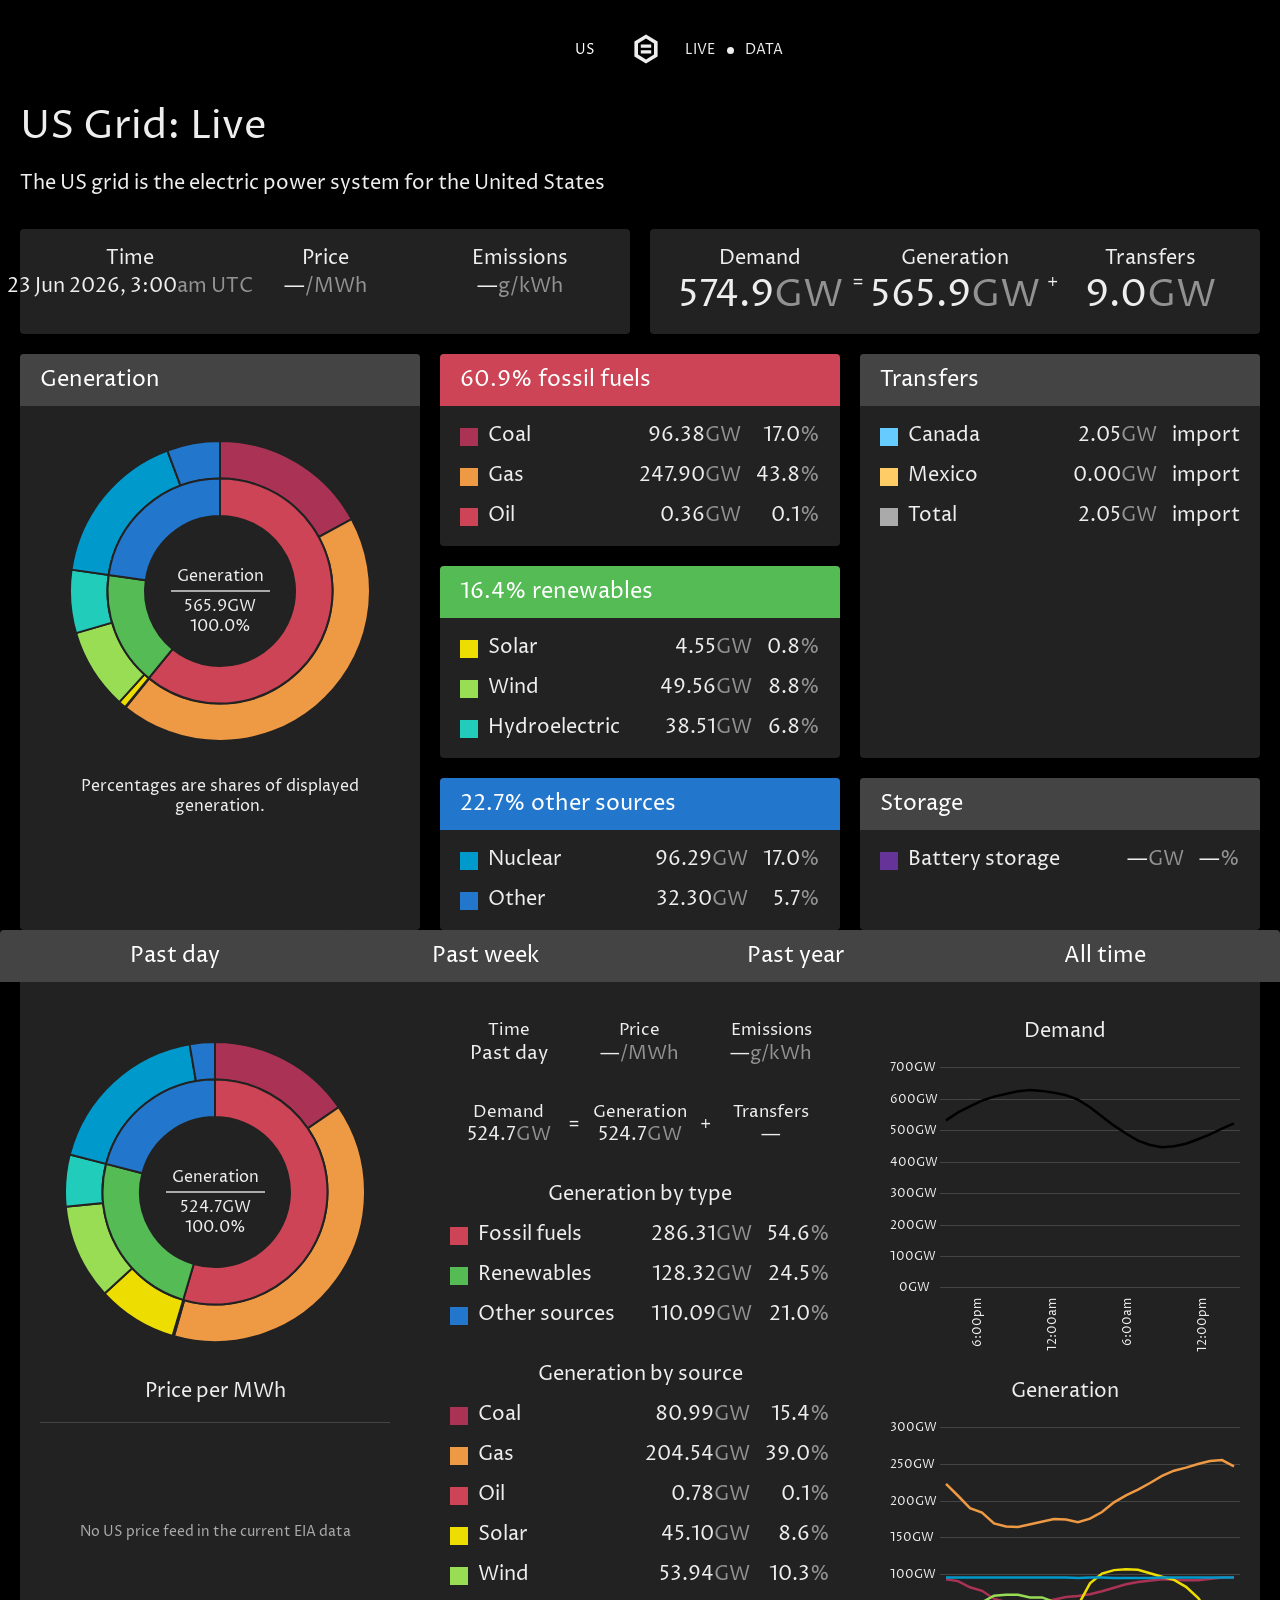
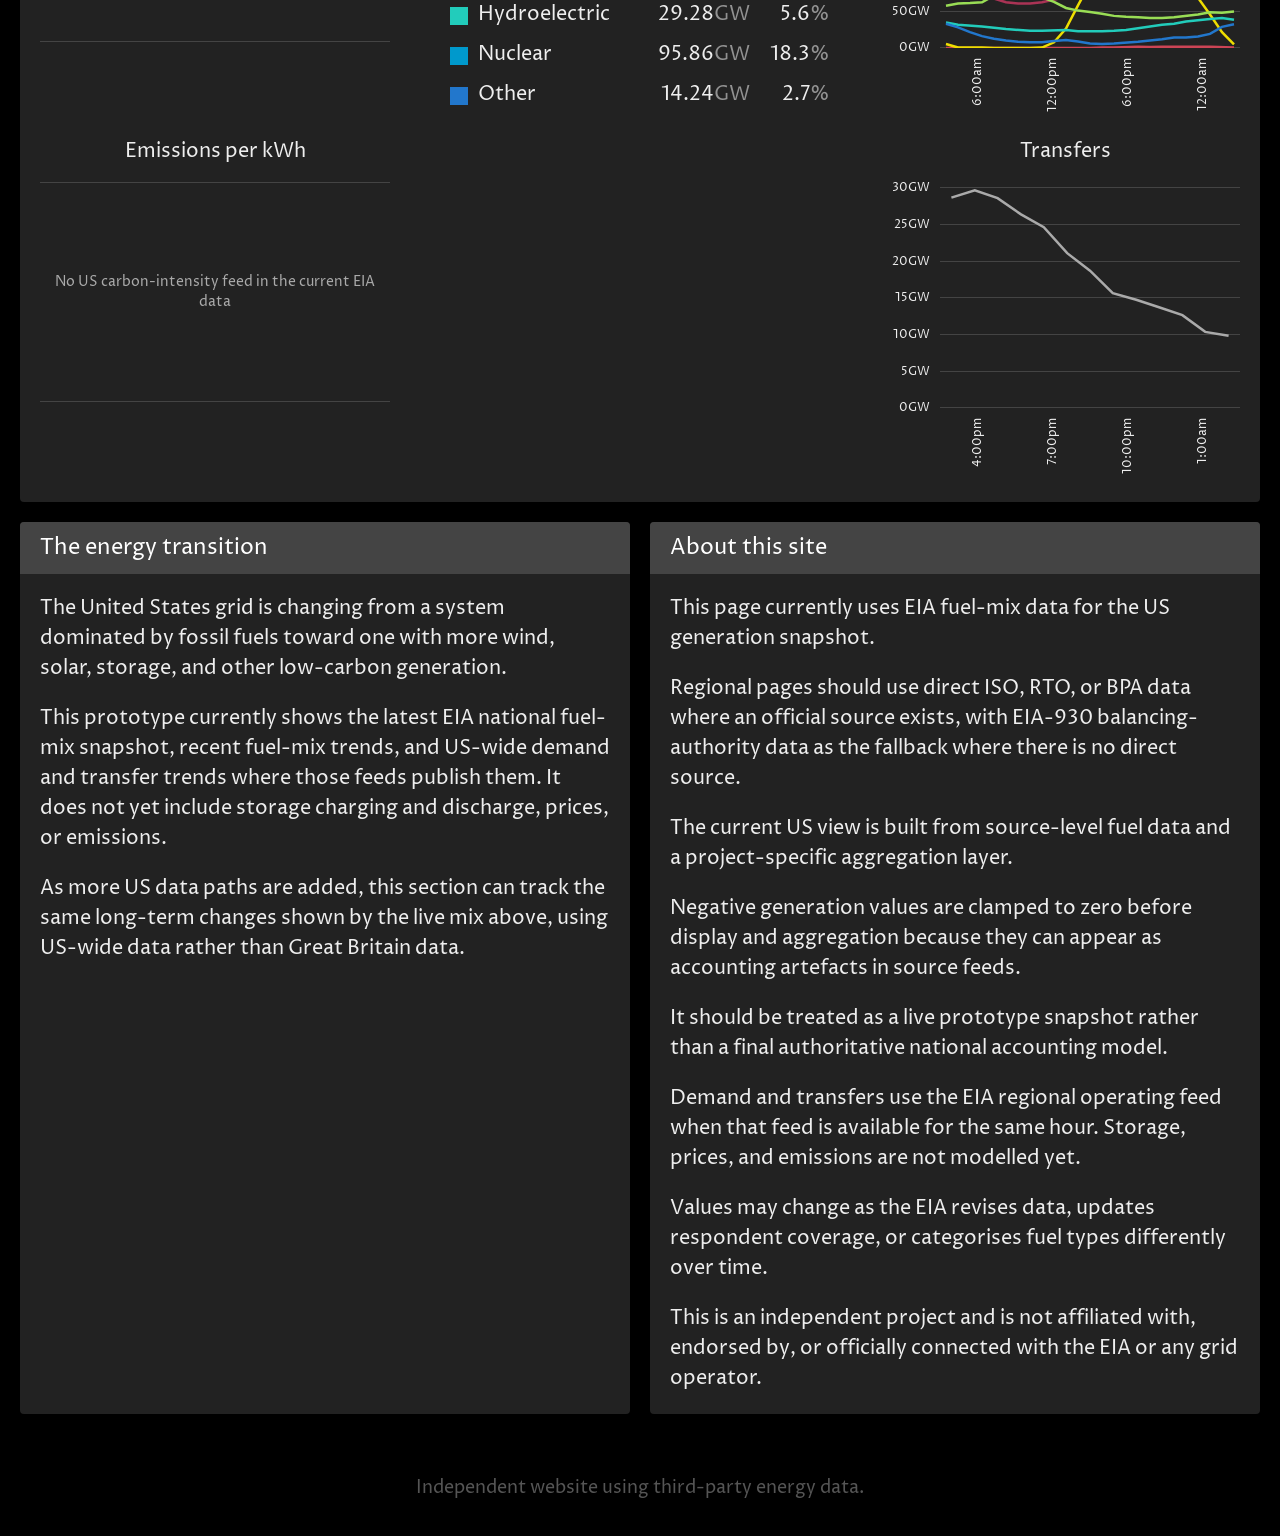
==== public/us/index.html @ 1cdef67e "Add GitHub Pages deployment" ====
<!DOCTYPE html>
<html lang="en-us">
  <head>
    <title>US Grid: Live</title>
    <meta
      name="description"
      content="Live electricity generation snapshot for the United States using EIA fuel-mix data"
    >
    <meta name="viewport" content="width=device-width,initial-scale=1">
    <link rel="preconnect" href="https://fonts.googleapis.com">
    <link rel="preconnect" href="https://fonts.gstatic.com" crossorigin>
    <link
      rel="stylesheet"
      href="https://fonts.googleapis.com/css2?family=Proza+Libre:wght@300;400&display=swap"
    >
    <link
      rel="stylesheet"
      href="../grid.css?1782228287"
      type="text/css"
    >
    <link rel="icon" href="../favicon.png" type="image/png">
    <link rel="icon" href="../favicon.svg?5940775" type="image/svg+xml">
    <script
      src="../grid.js?1782214019"
      defer
    ></script>
  </head>
  <body class="us-grid">
    <header aria-label="Site">
      <nav>
        <a href="/us/">
          <svg viewBox="0 0 160 160" role="img" aria-labelledby="us-grid-logo-title">
            <title id="us-grid-logo-title">US Grid</title>
            <path d="M80 8 22 42v76l58 34 58-34V42zM40 52l40-24 40 24v56l-40 24-40-24z"/>
            <path d="M54 86h52v16H54zm0-28h52v16H54z"/>
          </svg>
        </a>
        <div>
          <a href="/us/" class="section">US</a>
        </div>
        <div>
          <a href="#latest">Live</a>
          <a href="#transition">Data</a>
        </div>
      </nav>
    </header>
    <main>
      <h1>US Grid: Live</h1>
      <p>
        The US grid is the electric power system for the United States
      </p>

      <div id="status" class="columns">
        <section>
          <dl>
            <dt>Time</dt>
            <dd><time datetime="2026-06-23T03:00:00Z">23 Jun 2026, 3:00<abbr>am UTC</abbr></time></dd>
            <dt>Price</dt>
            <dd>&mdash;<abbr>/MWh</abbr></dd>
            <dt>Emissions</dt>
            <dd>&mdash;<abbr>g/kWh</abbr></dd>
          </dl>
        </section>
        <section>
          <dl class="us-equation" data-operator="+">
            <dt>Demand</dt>
            <dd>574.9<abbr>GW</abbr></dd>
            <dt>Generation</dt>
            <dd>565.9<abbr>GW</abbr></dd>
            <dt>Transfers</dt>
            <dd>9.0<abbr>GW</abbr></dd>
          </dl>
        </section>
      </div>

      <div id="latest">
        <section id="generation">
          <h2>Generation</h2>
          <div class="pie-chart-container">
            <div class="pie-chart"><div><div>Generation</div><div class="generation"></div><div><span>565.9</span>GW</div><div><span>100.0</span>%</div></div><svg viewBox="-1 -1 2 2" data-power="565.9" data-percentage="100.0"><path class="coal" d="M0.0000,-1.0000A1,1 0 0 1 0.8773,-0.4799L0.6580,-0.3599A0.75,0.75 0 0 0 0.0000,-0.7500z" data-power="96.38" data-percentage="17.0"/><path class="gas" d="M0.8773,-0.4799A1,1 0 0 1 -0.6298,0.7767L-0.4724,0.5826A0.75,0.75 0 0 0 0.6580,-0.3599z" data-power="247.90" data-percentage="43.8"/><path class="oil" d="M-0.6298,0.7767A1,1 0 0 1 -0.6329,0.7742L-0.4747,0.5807A0.75,0.75 0 0 0 -0.4724,0.5826z" data-power="0.36" data-percentage="0.1"/><path class="solar" d="M-0.6329,0.7742A1,1 0 0 1 -0.6712,0.7413L-0.5034,0.5559A0.75,0.75 0 0 0 -0.4747,0.5807z" data-power="4.55" data-percentage="0.8"/><path class="wind" d="M-0.6712,0.7413A1,1 0 0 1 -0.9598,0.2808L-0.7198,0.2106A0.75,0.75 0 0 0 -0.5034,0.5559z" data-power="49.56" data-percentage="8.8"/><path class="hydro" d="M-0.9598,0.2808A1,1 0 0 1 -0.9898,-0.1425L-0.7423,-0.1069A0.75,0.75 0 0 0 -0.7198,0.2106z" data-power="38.51" data-percentage="6.8"/><path class="nuclear" d="M-0.9898,-0.1425A1,1 0 0 1 -0.3510,-0.9364L-0.2632,-0.7023A0.75,0.75 0 0 0 -0.7423,-0.1069z" data-power="96.29" data-percentage="17.0"/><path class="others" d="M-0.3510,-0.9364A1,1 0 0 1 -0.0000,-1.0000L-0.0000,-0.7500A0.75,0.75 0 0 0 -0.2632,-0.7023z" data-power="32.30" data-percentage="5.7"/><path class="fossils" d="M0.0000,-0.7500A0.75,0.75 0 1 1 -0.4747,0.5807L-0.3165,0.3871A0.5,0.5 0 1 0 0.0000,-0.5000z" data-power="344.6" data-percentage="60.9"/><path class="renewables" d="M-0.4747,0.5807A0.75,0.75 0 0 1 -0.7423,-0.1069L-0.4949,-0.0713A0.5,0.5 0 0 0 -0.3165,0.3871z" data-power="92.6" data-percentage="16.4"/><path class="others" d="M-0.7423,-0.1069A0.75,0.75 0 0 1 -0.0000,-0.7500L-0.0000,-0.5000A0.5,0.5 0 0 0 -0.4949,-0.0713z" data-power="128.6" data-percentage="22.7"/></svg></div>
          </div>
          <div>
            Percentages are shares of displayed generation.
          </div>
        </section>

        <section id="fossils">
          <h2>60.9% fossil fuels</h2>
          <table class="sources">
            <tr><td class="coal"></td><td>Coal</td><td>96.38</td><td>17.0</td></tr>
            <tr><td class="gas"></td><td>Gas</td><td>247.90</td><td>43.8</td></tr>
            <tr><td class="oil"></td><td>Oil</td><td>0.36</td><td>0.1</td></tr>
          </table>
        </section>

        <section id="renewables">
          <h2>16.4% renewables</h2>
          <table class="sources">
            <tr><td class="solar"></td><td>Solar</td><td>4.55</td><td>0.8</td></tr>
            <tr><td class="wind"></td><td>Wind</td><td>49.56</td><td>8.8</td></tr>
            <tr><td class="hydro"></td><td>Hydroelectric</td><td>38.51</td><td>6.8</td></tr>
          </table>
        </section>

        <section id="others">
          <h2>22.7% other sources</h2>
          <table class="sources">
            <tr><td class="nuclear"></td><td>Nuclear</td><td>96.29</td><td>17.0</td></tr>
            <tr><td class="others"></td><td>Other</td><td>32.30</td><td>5.7</td></tr>
          </table>
        </section>

        <section id="transfers">
          <h2>Transfers</h2>
          <table class="sources transfer-table">
            <tr><td class="canada"></td><td>Canada</td><td>2.05</td><td>import</td></tr>
            <tr><td class="mexico"></td><td>Mexico</td><td>0.00</td><td>import</td></tr>
            <tr><td class="transfers"></td><td>Total</td><td>2.05</td><td>import</td></tr>
          </table>
        </section>

        <section id="storage">
          <h2>Storage</h2>
          <table class="sources">
            <tr><td class="battery"></td><td>Battery storage</td><td>&mdash;</td><td>&mdash;</td></tr>
          </table>
        </section>
      </div>
      <section>
        <div role="tablist">
          <h2 id="tab-day" role="tab" aria-controls="tab-panel-day" aria-selected="true"><span>Past </span>day</h2>
          <h2 id="tab-week" role="tab" aria-controls="tab-panel-week" aria-selected="false"><span>Past </span>week</h2>
          <h2 id="tab-year" role="tab" aria-controls="tab-panel-year" aria-selected="false"><span>Past </span>year</h2>
          <h2 id="tab-all" role="tab" aria-controls="tab-panel-all" aria-selected="false">All<span> time</span></h2>
        </div>
        <div id="tab-panel-day" role="tabpanel" aria-labelledby="tab-day" tabindex="0">
          <div>
          <dl>
            <dt>Time</dt>
            <dd>Past day</dd>
            <dt>Price</dt>
            <dd>&mdash;<abbr>/MWh</abbr></dd>
            <dt>Emissions</dt>
            <dd>&mdash;<abbr>g/kWh</abbr></dd>
          </dl>
          </div>
          <div>
          <dl class="us-equation" data-operator="+">
            <dt>Demand</dt>
            <dd>524.7<abbr>GW</abbr></dd>
            <dt>Generation</dt>
            <dd>524.7<abbr>GW</abbr></dd>
            <dt>Transfers</dt>
            <dd>&mdash;</dd>
          </dl>
          </div>
          <div>
<div class="pie-chart"><div><div>Generation</div><div class="generation"></div><div><span>524.7</span>GW</div><div><span>100.0</span>%</div></div><svg viewBox="-1 -1 2 2" data-power="524.7" data-percentage="100.0"><path class="coal" d="M0.0000,-1.0000A1,1 0 0 1 0.8248,-0.5655L0.6186,-0.4241A0.75,0.75 0 0 0 0.0000,-0.7500z" data-power="80.99" data-percentage="15.4"/><path class="gas" d="M0.8248,-0.5655A1,1 0 0 1 -0.2739,0.9618L-0.2054,0.7213A0.75,0.75 0 0 0 0.6186,-0.4241z" data-power="204.54" data-percentage="39.0"/><path class="oil" d="M-0.2739,0.9618A1,1 0 0 1 -0.2828,0.9592L-0.2121,0.7194A0.75,0.75 0 0 0 -0.2054,0.7213z" data-power="0.78" data-percentage="0.1"/><path class="solar" d="M-0.2828,0.9592A1,1 0 0 1 -0.7357,0.6773L-0.5518,0.5080A0.75,0.75 0 0 0 -0.2121,0.7194z" data-power="45.10" data-percentage="8.6"/><path class="wind" d="M-0.7357,0.6773A1,1 0 0 1 -0.9952,0.0980L-0.7464,0.0735A0.75,0.75 0 0 0 -0.5518,0.5080z" data-power="53.94" data-percentage="10.3"/><path class="hydro" d="M-0.9952,0.0980A1,1 0 0 1 -0.9683,-0.2498L-0.7262,-0.1874A0.75,0.75 0 0 0 -0.7464,0.0735z" data-power="29.28" data-percentage="5.6"/><path class="nuclear" d="M-0.9683,-0.2498A1,1 0 0 1 -0.1697,-0.9855L-0.1272,-0.7391A0.75,0.75 0 0 0 -0.7262,-0.1874z" data-power="95.86" data-percentage="18.3"/><path class="others" d="M-0.1697,-0.9855A1,1 0 0 1 -0.0000,-1.0000L-0.0000,-0.7500A0.75,0.75 0 0 0 -0.1272,-0.7391z" data-power="14.24" data-percentage="2.7"/><path class="fossils" d="M0.0000,-0.7500A0.75,0.75 0 1 1 -0.2121,0.7194L-0.1414,0.4796A0.5,0.5 0 1 0 0.0000,-0.5000z" data-power="286.3" data-percentage="54.6"/><path class="renewables" d="M-0.2121,0.7194A0.75,0.75 0 0 1 -0.7262,-0.1874L-0.4841,-0.1249A0.5,0.5 0 0 0 -0.1414,0.4796z" data-power="128.3" data-percentage="24.5"/><path class="others" d="M-0.7262,-0.1874A0.75,0.75 0 0 1 -0.0000,-0.7500L-0.0000,-0.5000A0.5,0.5 0 0 0 -0.4841,-0.1249z" data-power="110.1" data-percentage="21.0"/></svg></div>
          </div>
          <div>
            <h3>Generation by type</h3>
            <table class="sources">
              <tr><td class="fossils"></td><td>Fossil fuels</td><td>286.31</td><td>54.6</td></tr>
              <tr><td class="renewables"></td><td>Renewables</td><td>128.32</td><td>24.5</td></tr>
              <tr><td class="others"></td><td>Other sources</td><td>110.09</td><td>21.0</td></tr>
            </table>
            <h3>Generation by source</h3>
            <table class="sources">
              <tr><td class="coal"></td><td>Coal</td><td>80.99</td><td>15.4</td></tr>
              <tr><td class="gas"></td><td>Gas</td><td>204.54</td><td>39.0</td></tr>
              <tr><td class="oil"></td><td>Oil</td><td>0.78</td><td>0.1</td></tr>
              <tr><td class="solar"></td><td>Solar</td><td>45.10</td><td>8.6</td></tr>
              <tr><td class="wind"></td><td>Wind</td><td>53.94</td><td>10.3</td></tr>
              <tr><td class="hydro"></td><td>Hydroelectric</td><td>29.28</td><td>5.6</td></tr>
              <tr><td class="nuclear"></td><td>Nuclear</td><td>95.86</td><td>18.3</td></tr>
              <tr><td class="others"></td><td>Other</td><td>14.24</td><td>2.7</td></tr>
            </table>
          </div>
          <div>
            <h3>Price per MWh</h3>
<div class="us-unavailable-graph"><div>No US price feed in the current EIA data</div></div>
          </div>
          <div>
            <h3>Emissions per kWh</h3>
<div class="us-unavailable-graph"><div>No US carbon-intensity feed in the current EIA data</div></div>
          </div>
          <div>
            <h3>Demand</h3>
<div class="graph" data-prefix="" data-suffix="GW"><div><div>700GW</div><div></div><div>600GW</div><div></div><div>500GW</div><div></div><div>400GW</div><div></div><div>300GW</div><div></div><div>200GW</div><div></div><div>100GW</div><div></div><div>0GW</div><div></div></div><div><div>6:00pm</div><div>12:00am</div><div>6:00am</div><div>12:00pm</div></div><svg viewBox="0 0 500 500" width="500" height="500" preserveAspectRatio="none"><polyline class="demand" points="10 119 30 101 50 87 70 74 90 65 130 53 150 50 170 52 190 56 210 62 230 72 250 89 290 131 310 149 330 165 350 175 370 180 390 178 410 172 430 162 450 151 470 138 490 126"/><rect x="0" y="0" width="20" height="500" data-time="3:00pm" data-values="534.0"/><rect x="20" y="0" width="20" height="500" data-time="4:00pm" data-values="558.4"/><rect x="40" y="0" width="20" height="500" data-time="5:00pm" data-values="578.8"/><rect x="60" y="0" width="20" height="500" data-time="6:00pm" data-values="596.1"/><rect x="80" y="0" width="20" height="500" data-time="7:00pm" data-values="608.8"/><rect x="100" y="0" width="20" height="500" data-time="8:00pm" data-values="617.3"/><rect x="120" y="0" width="20" height="500" data-time="9:00pm" data-values="625.2"/><rect x="140" y="0" width="20" height="500" data-time="10:00pm" data-values="629.6"/><rect x="160" y="0" width="20" height="500" data-time="11:00pm" data-values="627.8"/><rect x="180" y="0" width="20" height="500" data-time="12:00am" data-values="621.5"/><rect x="200" y="0" width="20" height="500" data-time="1:00am" data-values="612.6"/><rect x="220" y="0" width="20" height="500" data-time="2:00am" data-values="599.2"/><rect x="240" y="0" width="20" height="500" data-time="3:00am" data-values="574.9"/><rect x="260" y="0" width="20" height="500" data-time="4:00am" data-values="545.6"/><rect x="280" y="0" width="20" height="500" data-time="5:00am" data-values="516.4"/><rect x="300" y="0" width="20" height="500" data-time="6:00am" data-values="491.4"/><rect x="320" y="0" width="20" height="500" data-time="7:00am" data-values="469.2"/><rect x="340" y="0" width="20" height="500" data-time="8:00am" data-values="455.5"/><rect x="360" y="0" width="20" height="500" data-time="9:00am" data-values="448.6"/><rect x="380" y="0" width="20" height="500" data-time="10:00am" data-values="451.0"/><rect x="400" y="0" width="20" height="500" data-time="11:00am" data-values="459.7"/><rect x="420" y="0" width="20" height="500" data-time="12:00pm" data-values="473.1"/><rect x="440" y="0" width="20" height="500" data-time="1:00pm" data-values="488.0"/><rect x="460" y="0" width="20" height="500" data-time="2:00pm" data-values="506.2"/><rect x="480" y="0" width="20" height="500" data-time="3:00pm" data-values="523.3"/></svg></div>
          </div>
          <div>
            <h3>Generation</h3>
<div class="graph" data-prefix="" data-suffix="GW"><div><div>300GW</div><div></div><div>250GW</div><div></div><div>200GW</div><div></div><div>150GW</div><div></div><div>100GW</div><div></div><div>50GW</div><div></div><div>0GW</div><div></div></div><div><div>6:00am</div><div>12:00pm</div><div>6:00pm</div><div>12:00am</div></div><svg viewBox="0 0 500 500" width="500" height="500" preserveAspectRatio="none"><polyline class="coal" points="10 344 30 348 50 362 70 370 90 388 110 396 130 399 150 399 170 396 210 384 230 382 250 378 270 371 310 355 330 350 370 344 410 346 430 346 470 340 490 339"/><polyline class="gas" points="10 127 30 154 50 182 70 192 90 217 110 224 130 225 190 207 210 208 230 214 250 206 270 191 290 169 310 153 330 140 350 125 370 109 390 97 410 90 430 82 450 75 470 73 490 87"/><polyline class="oil" points="10 500 250 500 270 499 290 499 330 497 350 498 370 497 450 497 490 499"/><polyline class="solar" points="10 491 30 499 70 499 90 500 150 500 170 499 190 487 210 456 230 403 250 353 270 331 290 323 310 321 330 322 370 338 390 345 410 361 430 386 450 424 470 464 490 492"/><polyline class="wind" points="10 404 30 399 50 398 70 396 90 381 110 379 130 379 150 385 170 385 190 395 210 409 230 415 250 418 270 422 290 427 310 429 330 430 350 432 370 432 390 430 430 424 450 419 470 420 490 417"/><polyline class="hydro" points="10 442 30 447 70 451 110 457 150 461 170 461 210 459 230 462 270 462 290 461 310 459 370 447 390 445 410 440 450 434 470 432 490 436"/><polyline class="nuclear" points="10 340 210 340 230 341 250 340 270 340 290 341 350 341 370 340 490 340"/><polyline class="others" points="10 445 30 453 50 464 70 473 90 479 110 483 130 486 150 487 170 487 190 484 210 482 230 485 250 490 270 491 290 490 330 486 370 480 390 476 410 476 430 474 450 468 470 452 490 446"/><rect x="0" y="0" width="20" height="500" data-time="3:00am" data-values="93.84 223.51 0.27 5.21 57.40 35.01 96.05 32.95"/><rect x="20" y="0" width="20" height="500" data-time="4:00am" data-values="91.07 207.85 0.26 0.80 60.53 31.91 96.13 27.98"/><rect x="40" y="0" width="20" height="500" data-time="5:00am" data-values="82.61 191.09 0.26 0.50 61.09 30.65 96.25 21.86"/><rect x="60" y="0" width="20" height="500" data-time="6:00am" data-values="78.00 185.00 0.26 0.44 62.22 29.50 96.23 16.46"/><rect x="80" y="0" width="20" height="500" data-time="7:00am" data-values="66.96 169.86 0.27 0.21 71.67 27.42 95.76 12.31"/><rect x="100" y="0" width="20" height="500" data-time="8:00am" data-values="62.53 165.76 0.27 0.20 72.46 25.92 95.72 10.26"/><rect x="120" y="0" width="20" height="500" data-time="9:00am" data-values="60.68 164.91 0.27 0.12 72.31 24.53 95.73 8.19"/><rect x="140" y="0" width="20" height="500" data-time="10:00am" data-values="60.74 168.33 0.27 0.13 69.27 23.60 95.77 8.04"/><rect x="160" y="0" width="20" height="500" data-time="11:00am" data-values="62.27 172.47 0.27 0.78 69.26 23.59 95.80 7.88"/><rect x="180" y="0" width="20" height="500" data-time="12:00pm" data-values="66.08 175.73 0.27 8.09 63.24 23.97 95.80 9.68"/><rect x="200" y="0" width="20" height="500" data-time="1:00pm" data-values="69.81 175.42 0.27 26.68 54.75 24.73 95.77 10.85"/><rect x="220" y="0" width="20" height="500" data-time="2:00pm" data-values="71.07 171.45 0.26 58.35 50.91 22.86 95.69 9.27"/><rect x="240" y="0" width="20" height="500" data-time="3:00pm" data-values="73.13 176.24 0.26 88.11 49.29 22.91 95.73 6.25"/><rect x="260" y="0" width="20" height="500" data-time="4:00pm" data-values="77.11 185.46 0.37 101.44 46.76 22.95 95.72 5.48"/><rect x="280" y="0" width="20" height="500" data-time="5:00pm" data-values="82.33 198.67 0.80 105.93 43.60 23.23 95.69 5.90"/><rect x="300" y="0" width="20" height="500" data-time="6:00pm" data-values="86.91 208.03 1.32 107.61 42.81 24.85 95.59 7.28"/><rect x="320" y="0" width="20" height="500" data-time="7:00pm" data-values="89.79 215.92 1.53 106.51 42.04 27.17 95.55 8.26"/><rect x="340" y="0" width="20" height="500" data-time="8:00pm" data-values="91.76 224.98 1.50 102.26 41.04 29.52 95.66 10.16"/><rect x="360" y="0" width="20" height="500" data-time="9:00pm" data-values="93.39 234.71 1.70 97.35 40.89 32.05 95.75 12.30"/><rect x="380" y="0" width="20" height="500" data-time="10:00pm" data-values="93.10 242.01 1.98 93.17 42.07 33.26 95.81 14.12"/><rect x="400" y="0" width="20" height="500" data-time="11:00pm" data-values="92.38 246.14 1.82 83.61 43.55 35.81 95.85 14.45"/><rect x="420" y="0" width="20" height="500" data-time="12:00am" data-values="92.67 250.53 1.71 68.47 45.34 37.61 95.94 15.64"/><rect x="440" y="0" width="20" height="500" data-time="1:00am" data-values="94.04 255.23 1.56 45.58 48.34 39.56 96.02 19.39"/><rect x="460" y="0" width="20" height="500" data-time="2:00am" data-values="96.15 256.27 1.31 21.47 48.10 41.00 96.15 28.69"/><rect x="480" y="0" width="20" height="500" data-time="3:00am" data-values="96.38 247.90 0.36 4.55 49.56 38.51 96.29 32.30"/></svg></div>
          </div>
          <div>
            <h3>Transfers</h3>
<div class="graph" data-prefix="" data-suffix="GW" data-transfers="true"><div><div>30GW</div><div></div><div>25GW</div><div></div><div>20GW</div><div></div><div>15GW</div><div></div><div>10GW</div><div></div><div>5GW</div><div></div><div>0GW</div><div></div></div><div><div>4:00pm</div><div>7:00pm</div><div>10:00pm</div><div>1:00am</div></div><svg viewBox="0 0 500 500" width="500" height="500" preserveAspectRatio="none"><polyline class="transfers" points="19 22 58 5 96 23 135 60 173 89 212 148 250 188 288 239 327 254 365 271 404 289 442 327 481 336"/><rect x="0" y="0" width="38" height="500" data-time="3:00pm" data-values="28.7"/><rect x="38" y="0" width="38" height="500" data-time="4:00pm" data-values="29.7"/><rect x="77" y="0" width="38" height="500" data-time="5:00pm" data-values="28.6"/><rect x="115" y="0" width="38" height="500" data-time="6:00pm" data-values="26.4"/><rect x="154" y="0" width="38" height="500" data-time="7:00pm" data-values="24.6"/><rect x="192" y="0" width="38" height="500" data-time="8:00pm" data-values="21.1"/><rect x="231" y="0" width="38" height="500" data-time="9:00pm" data-values="18.7"/><rect x="269" y="0" width="38" height="500" data-time="10:00pm" data-values="15.7"/><rect x="308" y="0" width="38" height="500" data-time="11:00pm" data-values="14.7"/><rect x="346" y="0" width="38" height="500" data-time="12:00am" data-values="13.8"/><rect x="385" y="0" width="38" height="500" data-time="1:00am" data-values="12.7"/><rect x="423" y="0" width="38" height="500" data-time="2:00am" data-values="10.4"/><rect x="462" y="0" width="38" height="500" data-time="3:00am" data-values="9.9"/></svg></div>
          </div>
        </div>
        <div id="tab-panel-week" role="tabpanel" aria-labelledby="tab-week" tabindex="0">
          <div>
          <dl>
            <dt>Time</dt>
            <dd>Past week</dd>
            <dt>Price</dt>
            <dd>&mdash;<abbr>/MWh</abbr></dd>
            <dt>Emissions</dt>
            <dd>&mdash;<abbr>g/kWh</abbr></dd>
          </dl>
          </div>
          <div>
          <dl class="us-equation" data-operator="+">
            <dt>Demand</dt>
            <dd>535.0<abbr>GW</abbr></dd>
            <dt>Generation</dt>
            <dd>535.0<abbr>GW</abbr></dd>
            <dt>Transfers</dt>
            <dd>&mdash;</dd>
          </dl>
          </div>
          <div>
<div class="pie-chart"><div><div>Generation</div><div class="generation"></div><div><span>535.0</span>GW</div><div><span>100.0</span>%</div></div><svg viewBox="-1 -1 2 2" data-power="535.0" data-percentage="100.0"><path class="coal" d="M0.0000,-1.0000A1,1 0 0 1 0.8225,-0.5688L0.6168,-0.4266A0.75,0.75 0 0 0 0.0000,-0.7500z" data-power="82.23" data-percentage="15.4"/><path class="gas" d="M0.8225,-0.5688A1,1 0 0 1 -0.2621,0.9650L-0.1966,0.7238A0.75,0.75 0 0 0 0.6168,-0.4266z" data-power="207.85" data-percentage="38.9"/><path class="oil" d="M-0.2621,0.9650A1,1 0 0 1 -0.2712,0.9625L-0.2034,0.7219A0.75,0.75 0 0 0 -0.1966,0.7238z" data-power="0.80" data-percentage="0.2"/><path class="solar" d="M-0.2712,0.9625A1,1 0 0 1 -0.7662,0.6427L-0.5746,0.4820A0.75,0.75 0 0 0 -0.2034,0.7219z" data-power="50.93" data-percentage="9.5"/><path class="wind" d="M-0.7662,0.6427A1,1 0 0 1 -0.9976,0.0692L-0.7482,0.0519A0.75,0.75 0 0 0 -0.5746,0.4820z" data-power="53.53" data-percentage="10.0"/><path class="hydro" d="M-0.9976,0.0692A1,1 0 0 1 -0.9618,-0.2738L-0.7213,-0.2054A0.75,0.75 0 0 0 -0.7482,0.0519z" data-power="29.52" data-percentage="5.5"/><path class="nuclear" d="M-0.9618,-0.2738A1,1 0 0 1 -0.1672,-0.9859L-0.1254,-0.7394A0.75,0.75 0 0 0 -0.7213,-0.2054z" data-power="95.83" data-percentage="17.9"/><path class="others" d="M-0.1672,-0.9859A1,1 0 0 1 -0.0000,-1.0000L-0.0000,-0.7500A0.75,0.75 0 0 0 -0.1254,-0.7394z" data-power="14.30" data-percentage="2.7"/><path class="fossils" d="M0.0000,-0.7500A0.75,0.75 0 1 1 -0.2034,0.7219L-0.1356,0.4813A0.5,0.5 0 1 0 0.0000,-0.5000z" data-power="290.9" data-percentage="54.4"/><path class="renewables" d="M-0.2034,0.7219A0.75,0.75 0 0 1 -0.7213,-0.2054L-0.4809,-0.1369A0.5,0.5 0 0 0 -0.1356,0.4813z" data-power="134.0" data-percentage="25.0"/><path class="others" d="M-0.7213,-0.2054A0.75,0.75 0 0 1 -0.0000,-0.7500L-0.0000,-0.5000A0.5,0.5 0 0 0 -0.4809,-0.1369z" data-power="110.1" data-percentage="20.6"/></svg></div>
          </div>
          <div>
            <h3>Generation by type</h3>
            <table class="sources">
              <tr><td class="fossils"></td><td>Fossil fuels</td><td>290.88</td><td>54.4</td></tr>
              <tr><td class="renewables"></td><td>Renewables</td><td>133.98</td><td>25.0</td></tr>
              <tr><td class="others"></td><td>Other sources</td><td>110.13</td><td>20.6</td></tr>
            </table>
            <h3>Generation by source</h3>
            <table class="sources">
              <tr><td class="coal"></td><td>Coal</td><td>82.23</td><td>15.4</td></tr>
              <tr><td class="gas"></td><td>Gas</td><td>207.85</td><td>38.9</td></tr>
              <tr><td class="oil"></td><td>Oil</td><td>0.80</td><td>0.2</td></tr>
              <tr><td class="solar"></td><td>Solar</td><td>50.93</td><td>9.5</td></tr>
              <tr><td class="wind"></td><td>Wind</td><td>53.53</td><td>10.0</td></tr>
              <tr><td class="hydro"></td><td>Hydroelectric</td><td>29.52</td><td>5.5</td></tr>
              <tr><td class="nuclear"></td><td>Nuclear</td><td>95.83</td><td>17.9</td></tr>
              <tr><td class="others"></td><td>Other</td><td>14.30</td><td>2.7</td></tr>
            </table>
          </div>
          <div>
            <h3>Price per MWh</h3>
<div class="us-unavailable-graph"><div>No US price feed in the current EIA data</div></div>
          </div>
          <div>
            <h3>Emissions per kWh</h3>
<div class="us-unavailable-graph"><div>No US carbon-intensity feed in the current EIA data</div></div>
          </div>
          <div>
            <h3>Demand</h3>
<div class="graph" data-prefix="" data-suffix="GW"><div><div>700GW</div><div></div><div>600GW</div><div></div><div>500GW</div><div></div><div>400GW</div><div></div><div>300GW</div><div></div><div>200GW</div><div></div><div>100GW</div><div></div><div>0GW</div><div></div></div><div><div>Wed</div><div>Fri</div><div>Sat</div><div>Mon</div></div><svg viewBox="0 0 500 500" width="500" height="500" preserveAspectRatio="none"><polyline class="demand" points="9 132 26 86 43 102 60 182 78 136 95 55 112 80 129 164 147 117 164 57 181 88 198 172 216 140 233 77 250 110 267 195 284 173 302 102 319 120 336 201 353 177 371 95 388 106 405 181 422 128 440 59 457 87 474 170 491 145"/><rect x="0" y="0" width="17" height="500" data-time="Tue" data-values="515.6"/><rect x="17" y="0" width="17" height="500" data-time="Tue" data-values="579.5"/><rect x="34" y="0" width="17" height="500" data-time="Wed" data-values="557.3"/><rect x="52" y="0" width="17" height="500" data-time="Wed" data-values="444.7"/><rect x="69" y="0" width="17" height="500" data-time="Wed" data-values="509.5"/><rect x="86" y="0" width="17" height="500" data-time="Wed" data-values="622.5"/><rect x="103" y="0" width="17" height="500" data-time="Thu" data-values="587.7"/><rect x="121" y="0" width="17" height="500" data-time="Thu" data-values="470.2"/><rect x="138" y="0" width="17" height="500" data-time="Thu" data-values="535.8"/><rect x="155" y="0" width="17" height="500" data-time="Thu" data-values="620.4"/><rect x="172" y="0" width="17" height="500" data-time="Fri" data-values="576.7"/><rect x="190" y="0" width="17" height="500" data-time="Fri" data-values="458.9"/><rect x="207" y="0" width="17" height="500" data-time="Fri" data-values="504.2"/><rect x="224" y="0" width="17" height="500" data-time="Fri" data-values="591.5"/><rect x="241" y="0" width="17" height="500" data-time="Sat" data-values="545.4"/><rect x="259" y="0" width="17" height="500" data-time="Sat" data-values="427.0"/><rect x="276" y="0" width="17" height="500" data-time="Sat" data-values="458.1"/><rect x="293" y="0" width="17" height="500" data-time="Sat" data-values="557.3"/><rect x="310" y="0" width="17" height="500" data-time="Sun" data-values="531.8"/><rect x="328" y="0" width="17" height="500" data-time="Sun" data-values="418.4"/><rect x="345" y="0" width="17" height="500" data-time="Sun" data-values="452.4"/><rect x="362" y="0" width="17" height="500" data-time="Sun" data-values="567.0"/><rect x="379" y="0" width="17" height="500" data-time="Mon" data-values="552.2"/><rect x="397" y="0" width="17" height="500" data-time="Mon" data-values="446.6"/><rect x="414" y="0" width="17" height="500" data-time="Mon" data-values="520.2"/><rect x="431" y="0" width="17" height="500" data-time="Mon" data-values="617.5"/><rect x="448" y="0" width="17" height="500" data-time="Tue" data-values="578.4"/><rect x="466" y="0" width="17" height="500" data-time="Tue" data-values="462.6"/><rect x="483" y="0" width="17" height="500" data-time="Tue" data-values="497.6"/></svg></div>
          </div>
          <div>
            <h3>Generation</h3>
<div class="graph" data-prefix="" data-suffix="GW"><div><div>300GW</div><div></div><div>250GW</div><div></div><div>200GW</div><div></div><div>150GW</div><div></div><div>100GW</div><div></div><div>50GW</div><div></div><div>0GW</div><div></div></div><div><div>Sun</div><div>Mon</div><div>Mon</div><div>Mon</div><div>Mon</div><div>Tue</div></div><svg viewBox="0 0 500 500" width="500" height="500" preserveAspectRatio="none"><polyline class="coal" points="42 360 125 350 208 391 292 378 375 348 458 342"/><polyline class="gas" points="42 149 125 134 208 215 292 199 375 119 458 79"/><polyline class="oil" points="42 499 125 499 208 500 292 499 375 497 458 498"/><polyline class="solar" points="42 347 125 461 208 499 292 392 375 336 458 442"/><polyline class="wind" points="42 418 125 403 208 384 292 414 375 430 458 420"/><polyline class="hydro" points="42 454 125 444 208 457 292 461 375 449 458 435"/><polyline class="nuclear" points="42 340 458 340"/><polyline class="others" points="42 483 125 460 208 482 292 487 375 482 458 460"/><rect x="0" y="0" width="83" height="500" data-time="Sun" data-values="83.87 210.86 0.86 92.06 48.93 27.37 95.71 9.92"/><rect x="83" y="0" width="83" height="500" data-time="Mon" data-values="89.75 219.47 0.61 23.43 57.95 33.42 95.96 24.13"/><rect x="167" y="0" width="83" height="500" data-time="Mon" data-values="65.20 171.06 0.27 0.31 69.53 25.76 95.84 10.52"/><rect x="250" y="0" width="83" height="500" data-time="Mon" data-values="73.25 180.49 0.37 64.76 51.43 23.44 95.73 7.91"/><rect x="333" y="0" width="83" height="500" data-time="Mon" data-values="91.22 228.63 1.64 98.42 42.07 30.44 95.70 11.09"/><rect x="417" y="0" width="83" height="500" data-time="Tue" data-values="94.81 252.48 1.24 35.02 47.84 39.17 96.10 24.00"/></svg></div>
          </div>
          <div>
            <h3>Transfers</h3>
<div class="graph" data-prefix="" data-suffix="GW" data-transfers="true"><div><div>30GW</div><div></div><div>25GW</div><div></div><div>20GW</div><div></div><div>15GW</div><div></div><div>10GW</div><div></div><div>5GW</div><div></div><div>0GW</div><div></div><div>&minus;5GW</div><div></div></div><div><div>Wed</div><div>Thu</div><div>Sat</div><div>Sun</div></div><svg viewBox="0 0 500 500" width="500" height="500" preserveAspectRatio="none"><polyline class="canada" points="9 382 28 375 46 365 65 362 83 393 102 388 120 378 139 356 157 375 176 362 194 354 213 348 231 387 250 378 269 365 287 349 306 386 324 378 343 358 361 399 380 415 398 410 417 402 435 399 454 429 491 429"/><polyline class="mexico" points="9 429 28 433 46 437 65 432 83 431 102 433 120 434 139 431 157 430 176 434 194 434 213 430 231 430 250 433 269 435 287 429 306 429 324 431 343 431 361 429 380 429 398 431 417 430 435 428 454 429 491 429"/><polyline class="transfers" points="9 382 28 380 46 373 65 365 83 395 102 393 120 384 139 359 157 376 176 367 194 359 213 350 231 388 250 382 269 371 287 349 306 386 324 380 343 361 361 399 380 415 398 413 417 404 435 290 454 45 472 140 491 262"/><rect x="0" y="0" width="19" height="500" data-time="Tue" data-values="3.3 0.0 3.3"/><rect x="19" y="0" width="19" height="500" data-time="Tue" data-values="3.8 -0.3 3.4"/><rect x="37" y="0" width="19" height="500" data-time="Wed" data-values="4.5 -0.6 3.9"/><rect x="56" y="0" width="19" height="500" data-time="Wed" data-values="4.6 -0.2 4.4"/><rect x="74" y="0" width="19" height="500" data-time="Wed" data-values="2.5 -0.2 2.3"/><rect x="93" y="0" width="19" height="500" data-time="Wed" data-values="2.8 -0.3 2.5"/><rect x="111" y="0" width="19" height="500" data-time="Thu" data-values="3.5 -0.4 3.1"/><rect x="130" y="0" width="19" height="500" data-time="Thu" data-values="5.1 -0.2 4.9"/><rect x="148" y="0" width="19" height="500" data-time="Thu" data-values="3.8 -0.1 3.7"/><rect x="167" y="0" width="19" height="500" data-time="Thu" data-values="4.7 -0.4 4.3"/><rect x="185" y="0" width="19" height="500" data-time="Fri" data-values="5.2 -0.4 4.8"/><rect x="204" y="0" width="19" height="500" data-time="Fri" data-values="5.6 -0.1 5.5"/><rect x="222" y="0" width="19" height="500" data-time="Fri" data-values="2.9 -0.1 2.8"/><rect x="241" y="0" width="19" height="500" data-time="Fri" data-values="3.5 -0.3 3.2"/><rect x="259" y="0" width="19" height="500" data-time="Sat" data-values="4.5 -0.4 4.0"/><rect x="278" y="0" width="19" height="500" data-time="Sat" data-values="5.6 0.0 5.6"/><rect x="296" y="0" width="19" height="500" data-time="Sat" data-values="3.0 0.0 3.0"/><rect x="315" y="0" width="19" height="500" data-time="Sat" data-values="3.6 -0.2 3.4"/><rect x="333" y="0" width="19" height="500" data-time="Sun" data-values="4.9 -0.2 4.7"/><rect x="352" y="0" width="19" height="500" data-time="Sun" data-values="2.1 0.0 2.1"/><rect x="370" y="0" width="19" height="500" data-time="Sun" data-values="1.0 0.0 0.9"/><rect x="389" y="0" width="19" height="500" data-time="Sun" data-values="1.3 -0.2 1.1"/><rect x="407" y="0" width="19" height="500" data-time="Mon" data-values="1.8 -0.1 1.8"/><rect x="426" y="0" width="19" height="500" data-time="Mon" data-values="2.0 0.0 9.7"/><rect x="444" y="0" width="19" height="500" data-time="Mon" data-values="0.0 0.0 26.9"/><rect x="463" y="0" width="19" height="500" data-time="Mon" data-values="0.0 0.0 20.2"/><rect x="481" y="0" width="19" height="500" data-time="Tue" data-values="0.0 0.0 11.7"/></svg></div>
          </div>
        </div>
        <div id="tab-panel-year" role="tabpanel" aria-labelledby="tab-year" tabindex="0">
          <div>
          <dl>
            <dt>Time</dt>
            <dd>Past year</dd>
            <dt>Price</dt>
            <dd>&mdash;<abbr>/MWh</abbr></dd>
            <dt>Emissions</dt>
            <dd>&mdash;<abbr>g/kWh</abbr></dd>
          </dl>
          </div>
          <div>
          <dl class="us-equation" data-operator="+">
            <dt>Demand</dt>
            <dd>535.0<abbr>GW</abbr></dd>
            <dt>Generation</dt>
            <dd>535.0<abbr>GW</abbr></dd>
            <dt>Transfers</dt>
            <dd>&mdash;</dd>
          </dl>
          </div>
          <div>
<div class="pie-chart"><div><div>Generation</div><div class="generation"></div><div><span>535.0</span>GW</div><div><span>100.0</span>%</div></div><svg viewBox="-1 -1 2 2" data-power="535.0" data-percentage="100.0"><path class="coal" d="M0.0000,-1.0000A1,1 0 0 1 0.8225,-0.5688L0.6168,-0.4266A0.75,0.75 0 0 0 0.0000,-0.7500z" data-power="82.23" data-percentage="15.4"/><path class="gas" d="M0.8225,-0.5688A1,1 0 0 1 -0.2621,0.9650L-0.1966,0.7238A0.75,0.75 0 0 0 0.6168,-0.4266z" data-power="207.85" data-percentage="38.9"/><path class="oil" d="M-0.2621,0.9650A1,1 0 0 1 -0.2712,0.9625L-0.2034,0.7219A0.75,0.75 0 0 0 -0.1966,0.7238z" data-power="0.80" data-percentage="0.2"/><path class="solar" d="M-0.2712,0.9625A1,1 0 0 1 -0.7662,0.6427L-0.5746,0.4820A0.75,0.75 0 0 0 -0.2034,0.7219z" data-power="50.93" data-percentage="9.5"/><path class="wind" d="M-0.7662,0.6427A1,1 0 0 1 -0.9976,0.0692L-0.7482,0.0519A0.75,0.75 0 0 0 -0.5746,0.4820z" data-power="53.53" data-percentage="10.0"/><path class="hydro" d="M-0.9976,0.0692A1,1 0 0 1 -0.9618,-0.2738L-0.7213,-0.2054A0.75,0.75 0 0 0 -0.7482,0.0519z" data-power="29.52" data-percentage="5.5"/><path class="nuclear" d="M-0.9618,-0.2738A1,1 0 0 1 -0.1672,-0.9859L-0.1254,-0.7394A0.75,0.75 0 0 0 -0.7213,-0.2054z" data-power="95.83" data-percentage="17.9"/><path class="others" d="M-0.1672,-0.9859A1,1 0 0 1 -0.0000,-1.0000L-0.0000,-0.7500A0.75,0.75 0 0 0 -0.1254,-0.7394z" data-power="14.30" data-percentage="2.7"/><path class="fossils" d="M0.0000,-0.7500A0.75,0.75 0 1 1 -0.2034,0.7219L-0.1356,0.4813A0.5,0.5 0 1 0 0.0000,-0.5000z" data-power="290.9" data-percentage="54.4"/><path class="renewables" d="M-0.2034,0.7219A0.75,0.75 0 0 1 -0.7213,-0.2054L-0.4809,-0.1369A0.5,0.5 0 0 0 -0.1356,0.4813z" data-power="134.0" data-percentage="25.0"/><path class="others" d="M-0.7213,-0.2054A0.75,0.75 0 0 1 -0.0000,-0.7500L-0.0000,-0.5000A0.5,0.5 0 0 0 -0.4809,-0.1369z" data-power="110.1" data-percentage="20.6"/></svg></div>
          </div>
          <div>
            <h3>Generation by type</h3>
            <table class="sources">
              <tr><td class="fossils"></td><td>Fossil fuels</td><td>290.88</td><td>54.4</td></tr>
              <tr><td class="renewables"></td><td>Renewables</td><td>133.98</td><td>25.0</td></tr>
              <tr><td class="others"></td><td>Other sources</td><td>110.13</td><td>20.6</td></tr>
            </table>
            <h3>Generation by source</h3>
            <table class="sources">
              <tr><td class="coal"></td><td>Coal</td><td>82.23</td><td>15.4</td></tr>
              <tr><td class="gas"></td><td>Gas</td><td>207.85</td><td>38.9</td></tr>
              <tr><td class="oil"></td><td>Oil</td><td>0.80</td><td>0.2</td></tr>
              <tr><td class="solar"></td><td>Solar</td><td>50.93</td><td>9.5</td></tr>
              <tr><td class="wind"></td><td>Wind</td><td>53.53</td><td>10.0</td></tr>
              <tr><td class="hydro"></td><td>Hydroelectric</td><td>29.52</td><td>5.5</td></tr>
              <tr><td class="nuclear"></td><td>Nuclear</td><td>95.83</td><td>17.9</td></tr>
              <tr><td class="others"></td><td>Other</td><td>14.30</td><td>2.7</td></tr>
            </table>
          </div>
          <div>
            <h3>Price per MWh</h3>
<div class="us-unavailable-graph"><div>No US price feed in the current EIA data</div></div>
          </div>
          <div>
            <h3>Emissions per kWh</h3>
<div class="us-unavailable-graph"><div>No US carbon-intensity feed in the current EIA data</div></div>
          </div>
          <div>
            <h3>Demand</h3>
<div class="graph" data-prefix="" data-suffix="GW"><div><div>600GW</div><div></div><div>500GW</div><div></div><div>400GW</div><div></div><div>300GW</div><div></div><div>200GW</div><div></div><div>100GW</div><div></div><div>0GW</div><div></div></div><div><div>22 Apr</div><div>9 May</div><div>26 May</div><div>12 Jun</div></div><svg viewBox="0 0 500 500" width="500" height="500" preserveAspectRatio="none"><polyline class="demand" points="4 62 11 113 18 109 25 110 32 141 39 164 46 148 53 141 60 137 67 131 74 128 81 142 88 150 95 129 102 126 109 129 116 133 123 143 130 159 137 165 144 143 151 132 158 127 165 133 173 134 180 141 187 144 194 125 201 119 208 115 215 114 222 115 229 123 236 112 243 75 250 62 257 79 264 101 271 111 278 127 285 133 292 122 299 94 306 82 313 81 320 88 327 105 335 117 342 87 349 83 356 95 363 84 370 70 377 74 384 79 391 56 398 46 405 23 412 8 419 10 426 35 433 54 440 63 447 71 461 39 468 56 475 86 482 90 489 55 496 71"/><rect x="0" y="0" width="7" height="500" data-time="14 Apr" data-values="525.2"/><rect x="7" y="0" width="7" height="500" data-time="15 Apr" data-values="464.7"/><rect x="14" y="0" width="7" height="500" data-time="16 Apr" data-values="469.1"/><rect x="21" y="0" width="7" height="500" data-time="17 Apr" data-values="467.9"/><rect x="28" y="0" width="7" height="500" data-time="18 Apr" data-values="430.8"/><rect x="35" y="0" width="7" height="500" data-time="19 Apr" data-values="403.2"/><rect x="42" y="0" width="7" height="500" data-time="20 Apr" data-values="421.8"/><rect x="49" y="0" width="7" height="500" data-time="21 Apr" data-values="431.0"/><rect x="56" y="0" width="7" height="500" data-time="22 Apr" data-values="435.3"/><rect x="63" y="0" width="7" height="500" data-time="23 Apr" data-values="442.6"/><rect x="70" y="0" width="7" height="500" data-time="24 Apr" data-values="446.7"/><rect x="77" y="0" width="7" height="500" data-time="25 Apr" data-values="429.7"/><rect x="85" y="0" width="7" height="500" data-time="26 Apr" data-values="419.8"/><rect x="92" y="0" width="7" height="500" data-time="27 Apr" data-values="445.5"/><rect x="99" y="0" width="7" height="500" data-time="28 Apr" data-values="449.2"/><rect x="106" y="0" width="7" height="500" data-time="29 Apr" data-values="445.7"/><rect x="113" y="0" width="7" height="500" data-time="30 Apr" data-values="440.7"/><rect x="120" y="0" width="7" height="500" data-time="1 May" data-values="428.8"/><rect x="127" y="0" width="7" height="500" data-time="2 May" data-values="409.4"/><rect x="134" y="0" width="7" height="500" data-time="3 May" data-values="401.7"/><rect x="141" y="0" width="7" height="500" data-time="4 May" data-values="428.3"/><rect x="148" y="0" width="7" height="500" data-time="5 May" data-values="442.1"/><rect x="155" y="0" width="7" height="500" data-time="6 May" data-values="447.8"/><rect x="162" y="0" width="7" height="500" data-time="7 May" data-values="440.8"/><rect x="169" y="0" width="7" height="500" data-time="8 May" data-values="438.8"/><rect x="176" y="0" width="7" height="500" data-time="9 May" data-values="430.2"/><rect x="183" y="0" width="7" height="500" data-time="10 May" data-values="427.6"/><rect x="190" y="0" width="7" height="500" data-time="11 May" data-values="449.5"/><rect x="197" y="0" width="7" height="500" data-time="12 May" data-values="457.5"/><rect x="204" y="0" width="7" height="500" data-time="13 May" data-values="461.5"/><rect x="211" y="0" width="7" height="500" data-time="14 May" data-values="463.1"/><rect x="218" y="0" width="7" height="500" data-time="15 May" data-values="462.2"/><rect x="225" y="0" width="7" height="500" data-time="16 May" data-values="452.8"/><rect x="232" y="0" width="7" height="500" data-time="17 May" data-values="465.5"/><rect x="239" y="0" width="7" height="500" data-time="18 May" data-values="510.1"/><rect x="246" y="0" width="7" height="500" data-time="19 May" data-values="525.7"/><rect x="254" y="0" width="7" height="500" data-time="20 May" data-values="504.8"/><rect x="261" y="0" width="7" height="500" data-time="21 May" data-values="479.3"/><rect x="268" y="0" width="7" height="500" data-time="22 May" data-values="466.8"/><rect x="275" y="0" width="7" height="500" data-time="23 May" data-values="447.2"/><rect x="282" y="0" width="7" height="500" data-time="24 May" data-values="440.0"/><rect x="289" y="0" width="7" height="500" data-time="25 May" data-values="453.7"/><rect x="296" y="0" width="7" height="500" data-time="26 May" data-values="487.6"/><rect x="303" y="0" width="7" height="500" data-time="27 May" data-values="502.0"/><rect x="310" y="0" width="7" height="500" data-time="28 May" data-values="503.1"/><rect x="317" y="0" width="7" height="500" data-time="29 May" data-values="493.8"/><rect x="324" y="0" width="7" height="500" data-time="30 May" data-values="474.3"/><rect x="331" y="0" width="7" height="500" data-time="31 May" data-values="459.6"/><rect x="338" y="0" width="7" height="500" data-time="1 Jun" data-values="495.9"/><rect x="345" y="0" width="7" height="500" data-time="2 Jun" data-values="500.3"/><rect x="352" y="0" width="7" height="500" data-time="3 Jun" data-values="485.7"/><rect x="359" y="0" width="7" height="500" data-time="4 Jun" data-values="499.5"/><rect x="366" y="0" width="7" height="500" data-time="5 Jun" data-values="515.8"/><rect x="373" y="0" width="7" height="500" data-time="6 Jun" data-values="511.6"/><rect x="380" y="0" width="7" height="500" data-time="7 Jun" data-values="505.2"/><rect x="387" y="0" width="7" height="500" data-time="8 Jun" data-values="532.6"/><rect x="394" y="0" width="7" height="500" data-time="9 Jun" data-values="544.3"/><rect x="401" y="0" width="7" height="500" data-time="10 Jun" data-values="572.1"/><rect x="408" y="0" width="7" height="500" data-time="11 Jun" data-values="590.3"/><rect x="415" y="0" width="7" height="500" data-time="12 Jun" data-values="587.9"/><rect x="423" y="0" width="7" height="500" data-time="13 Jun" data-values="557.5"/><rect x="430" y="0" width="7" height="500" data-time="14 Jun" data-values="535.5"/><rect x="437" y="0" width="7" height="500" data-time="15 Jun" data-values="525.0"/><rect x="444" y="0" width="7" height="500" data-time="16 Jun" data-values="515.2"/><rect x="451" y="0" width="7" height="500" data-time="17 Jun" data-values="533.5"/><rect x="458" y="0" width="7" height="500" data-time="18 Jun" data-values="553.5"/><rect x="465" y="0" width="7" height="500" data-time="19 Jun" data-values="532.8"/><rect x="472" y="0" width="7" height="500" data-time="20 Jun" data-values="496.9"/><rect x="479" y="0" width="7" height="500" data-time="21 Jun" data-values="492.4"/><rect x="486" y="0" width="7" height="500" data-time="22 Jun" data-values="534.1"/><rect x="493" y="0" width="7" height="500" data-time="23 Jun" data-values="514.8"/></svg></div>
          </div>
          <div>
            <h3>Generation</h3>
<div class="graph" data-prefix="" data-suffix="GW"><div><div>300GW</div><div></div><div>250GW</div><div></div><div>200GW</div><div></div><div>150GW</div><div></div><div>100GW</div><div></div><div>50GW</div><div></div><div>0GW</div><div></div></div><div><div>21 Jun</div><div>22 Jun</div><div>23 Jun</div></div><svg viewBox="0 0 500 500" width="500" height="500" preserveAspectRatio="none"><polyline class="coal" points="83 360 250 367 417 342"/><polyline class="gas" points="83 149 250 167 417 79"/><polyline class="oil" points="83 499 250 499 417 498"/><polyline class="solar" points="83 347 250 422 417 442"/><polyline class="wind" points="83 418 250 408 417 420"/><polyline class="hydro" points="83 454 250 453 417 435"/><polyline class="nuclear" points="83 340 417 340"/><polyline class="others" points="83 483 250 478 417 460"/><rect x="0" y="0" width="167" height="500" data-time="21 Jun" data-values="83.87 210.86 0.86 92.06 48.93 27.37 95.71 9.92"/><rect x="167" y="0" width="167" height="500" data-time="22 Jun" data-values="79.86 199.91 0.72 46.73 55.24 28.27 95.81 13.41"/><rect x="333" y="0" width="167" height="500" data-time="23 Jun" data-values="94.81 252.48 1.24 35.02 47.84 39.17 96.10 24.00"/></svg></div>
          </div>
          <div>
            <h3>Transfers</h3>
<div class="graph" data-prefix="" data-suffix="GW" data-transfers="true"><div><div>16GW</div><div></div><div>14GW</div><div></div><div>12GW</div><div></div><div>10GW</div><div></div><div>8GW</div><div></div><div>6GW</div><div></div><div>4GW</div><div></div><div>2GW</div><div></div><div>0GW</div><div></div><div>&minus;2GW</div><div></div></div><div><div>22 Apr</div><div>9 May</div><div>26 May</div><div>12 Jun</div></div><svg viewBox="0 0 500 500" width="500" height="500" preserveAspectRatio="none"><polyline class="canada" points="4 444 292 444 299 386 306 305 313 319 320 362 327 362 335 366 342 341 349 360 356 368 363 349 370 353 377 339 384 335 391 317 398 343 405 348 412 292 419 271 426 280 433 309 440 309 447 330 454 344 461 326 468 324 475 329 482 380 489 392 496 444"/><polyline class="mexico" points="4 444 320 444 327 445 349 445 363 447 370 447 384 445 391 446 405 446 412 447 419 447 426 448 440 448 454 454 468 450 475 449 482 447 489 446 496 444"/><polyline class="transfers" points="4 154 11 246 18 308 25 325 32 351 39 319 46 319 53 326 60 358 67 372 74 320 81 327 88 305 95 367 102 364 109 312 116 340 123 332 130 287 137 309 144 277 151 322 158 269 165 205 173 250 180 239 187 257 194 308 201 356 208 271 215 315 222 332 229 292 236 311 243 173 250 227 257 221 264 223 271 246 278 241 285 250 292 307 299 278 306 305 313 319 320 362 327 363 335 366 342 342 349 361 356 369 363 351 370 355 377 341 384 335 391 318 398 344 405 349 412 294 419 273 426 283 433 312 440 313 447 336 454 353 461 333 468 330 475 334 482 383 489 38 496 121"/><rect x="0" y="0" width="7" height="500" data-time="14 Apr" data-values="0.0 0.0 10.5"/><rect x="7" y="0" width="7" height="500" data-time="15 Apr" data-values="0.0 0.0 7.1"/><rect x="14" y="0" width="7" height="500" data-time="16 Apr" data-values="0.0 0.0 4.9"/><rect x="21" y="0" width="7" height="500" data-time="17 Apr" data-values="0.0 0.0 4.3"/><rect x="28" y="0" width="7" height="500" data-time="18 Apr" data-values="0.0 0.0 3.4"/><rect x="35" y="0" width="7" height="500" data-time="19 Apr" data-values="0.0 0.0 4.5"/><rect x="42" y="0" width="7" height="500" data-time="20 Apr" data-values="0.0 0.0 4.5"/><rect x="49" y="0" width="7" height="500" data-time="21 Apr" data-values="0.0 0.0 4.3"/><rect x="56" y="0" width="7" height="500" data-time="22 Apr" data-values="0.0 0.0 3.1"/><rect x="63" y="0" width="7" height="500" data-time="23 Apr" data-values="0.0 0.0 2.6"/><rect x="70" y="0" width="7" height="500" data-time="24 Apr" data-values="0.0 0.0 4.5"/><rect x="77" y="0" width="7" height="500" data-time="25 Apr" data-values="0.0 0.0 4.2"/><rect x="85" y="0" width="7" height="500" data-time="26 Apr" data-values="0.0 0.0 5.0"/><rect x="92" y="0" width="7" height="500" data-time="27 Apr" data-values="0.0 0.0 2.8"/><rect x="99" y="0" width="7" height="500" data-time="28 Apr" data-values="0.0 0.0 2.9"/><rect x="106" y="0" width="7" height="500" data-time="29 Apr" data-values="0.0 0.0 4.8"/><rect x="113" y="0" width="7" height="500" data-time="30 Apr" data-values="0.0 0.0 3.8"/><rect x="120" y="0" width="7" height="500" data-time="1 May" data-values="0.0 0.0 4.0"/><rect x="127" y="0" width="7" height="500" data-time="2 May" data-values="0.0 0.0 5.7"/><rect x="134" y="0" width="7" height="500" data-time="3 May" data-values="0.0 0.0 4.9"/><rect x="141" y="0" width="7" height="500" data-time="4 May" data-values="0.0 0.0 6.0"/><rect x="148" y="0" width="7" height="500" data-time="5 May" data-values="0.0 0.0 4.4"/><rect x="155" y="0" width="7" height="500" data-time="6 May" data-values="0.0 0.0 6.3"/><rect x="162" y="0" width="7" height="500" data-time="7 May" data-values="0.0 0.0 8.6"/><rect x="169" y="0" width="7" height="500" data-time="8 May" data-values="0.0 0.0 7.0"/><rect x="176" y="0" width="7" height="500" data-time="9 May" data-values="0.0 0.0 7.4"/><rect x="183" y="0" width="7" height="500" data-time="10 May" data-values="0.0 0.0 6.7"/><rect x="190" y="0" width="7" height="500" data-time="11 May" data-values="0.0 0.0 4.9"/><rect x="197" y="0" width="7" height="500" data-time="12 May" data-values="0.0 0.0 3.2"/><rect x="204" y="0" width="7" height="500" data-time="13 May" data-values="0.0 0.0 6.2"/><rect x="211" y="0" width="7" height="500" data-time="14 May" data-values="0.0 0.0 4.7"/><rect x="218" y="0" width="7" height="500" data-time="15 May" data-values="0.0 0.0 4.1"/><rect x="225" y="0" width="7" height="500" data-time="16 May" data-values="0.0 0.0 5.5"/><rect x="232" y="0" width="7" height="500" data-time="17 May" data-values="0.0 0.0 4.8"/><rect x="239" y="0" width="7" height="500" data-time="18 May" data-values="0.0 0.0 9.8"/><rect x="246" y="0" width="7" height="500" data-time="19 May" data-values="0.0 0.0 7.8"/><rect x="254" y="0" width="7" height="500" data-time="20 May" data-values="0.0 0.0 8.1"/><rect x="261" y="0" width="7" height="500" data-time="21 May" data-values="0.0 0.0 8.0"/><rect x="268" y="0" width="7" height="500" data-time="22 May" data-values="0.0 0.0 7.1"/><rect x="275" y="0" width="7" height="500" data-time="23 May" data-values="0.0 0.0 7.3"/><rect x="282" y="0" width="7" height="500" data-time="24 May" data-values="0.0 0.0 7.0"/><rect x="289" y="0" width="7" height="500" data-time="25 May" data-values="0.0 0.0 5.0"/><rect x="296" y="0" width="7" height="500" data-time="26 May" data-values="2.1 0.0 6.0"/><rect x="303" y="0" width="7" height="500" data-time="27 May" data-values="5.0 0.0 5.0"/><rect x="310" y="0" width="7" height="500" data-time="28 May" data-values="4.5 0.0 4.5"/><rect x="317" y="0" width="7" height="500" data-time="29 May" data-values="3.0 0.0 3.0"/><rect x="324" y="0" width="7" height="500" data-time="30 May" data-values="3.0 0.0 2.9"/><rect x="331" y="0" width="7" height="500" data-time="31 May" data-values="2.8 0.0 2.8"/><rect x="338" y="0" width="7" height="500" data-time="1 Jun" data-values="3.7 0.0 3.7"/><rect x="345" y="0" width="7" height="500" data-time="2 Jun" data-values="3.0 0.0 3.0"/><rect x="352" y="0" width="7" height="500" data-time="3 Jun" data-values="2.8 0.0 2.7"/><rect x="359" y="0" width="7" height="500" data-time="4 Jun" data-values="3.4 -0.1 3.4"/><rect x="366" y="0" width="7" height="500" data-time="5 Jun" data-values="3.3 -0.1 3.2"/><rect x="373" y="0" width="7" height="500" data-time="6 Jun" data-values="3.8 -0.1 3.7"/><rect x="380" y="0" width="7" height="500" data-time="7 Jun" data-values="3.9 0.0 3.9"/><rect x="387" y="0" width="7" height="500" data-time="8 Jun" data-values="4.6 0.0 4.5"/><rect x="394" y="0" width="7" height="500" data-time="9 Jun" data-values="3.7 -0.1 3.6"/><rect x="401" y="0" width="7" height="500" data-time="10 Jun" data-values="3.5 -0.1 3.4"/><rect x="408" y="0" width="7" height="500" data-time="11 Jun" data-values="5.5 -0.1 5.4"/><rect x="415" y="0" width="7" height="500" data-time="12 Jun" data-values="6.2 -0.1 6.2"/><rect x="423" y="0" width="7" height="500" data-time="13 Jun" data-values="5.9 -0.1 5.8"/><rect x="430" y="0" width="7" height="500" data-time="14 Jun" data-values="4.9 -0.1 4.8"/><rect x="437" y="0" width="7" height="500" data-time="15 Jun" data-values="4.9 -0.1 4.7"/><rect x="444" y="0" width="7" height="500" data-time="16 Jun" data-values="4.1 -0.2 3.9"/><rect x="451" y="0" width="7" height="500" data-time="17 Jun" data-values="3.6 -0.3 3.3"/><rect x="458" y="0" width="7" height="500" data-time="18 Jun" data-values="4.3 -0.3 4.0"/><rect x="465" y="0" width="7" height="500" data-time="19 Jun" data-values="4.3 -0.2 4.1"/><rect x="472" y="0" width="7" height="500" data-time="20 Jun" data-values="4.2 -0.2 4.0"/><rect x="479" y="0" width="7" height="500" data-time="21 Jun" data-values="2.3 -0.1 2.2"/><rect x="486" y="0" width="7" height="500" data-time="22 Jun" data-values="1.9 -0.1 14.6"/><rect x="493" y="0" width="7" height="500" data-time="23 Jun" data-values="0.0 0.0 11.7"/></svg></div>
          </div>
        </div>
        <div id="tab-panel-all" role="tabpanel" aria-labelledby="tab-all" tabindex="0">
          <div>
          <dl>
            <dt>Time</dt>
            <dd>All time</dd>
            <dt>Price</dt>
            <dd>&mdash;<abbr>/MWh</abbr></dd>
            <dt>Emissions</dt>
            <dd>&mdash;<abbr>g/kWh</abbr></dd>
          </dl>
          </div>
          <div>
          <dl class="us-equation" data-operator="+">
            <dt>Demand</dt>
            <dd>535.0<abbr>GW</abbr></dd>
            <dt>Generation</dt>
            <dd>535.0<abbr>GW</abbr></dd>
            <dt>Transfers</dt>
            <dd>&mdash;</dd>
          </dl>
          </div>
          <div>
<div class="pie-chart"><div><div>Generation</div><div class="generation"></div><div><span>535.0</span>GW</div><div><span>100.0</span>%</div></div><svg viewBox="-1 -1 2 2" data-power="535.0" data-percentage="100.0"><path class="coal" d="M0.0000,-1.0000A1,1 0 0 1 0.8225,-0.5688L0.6168,-0.4266A0.75,0.75 0 0 0 0.0000,-0.7500z" data-power="82.23" data-percentage="15.4"/><path class="gas" d="M0.8225,-0.5688A1,1 0 0 1 -0.2621,0.9650L-0.1966,0.7238A0.75,0.75 0 0 0 0.6168,-0.4266z" data-power="207.85" data-percentage="38.9"/><path class="oil" d="M-0.2621,0.9650A1,1 0 0 1 -0.2712,0.9625L-0.2034,0.7219A0.75,0.75 0 0 0 -0.1966,0.7238z" data-power="0.80" data-percentage="0.2"/><path class="solar" d="M-0.2712,0.9625A1,1 0 0 1 -0.7662,0.6427L-0.5746,0.4820A0.75,0.75 0 0 0 -0.2034,0.7219z" data-power="50.93" data-percentage="9.5"/><path class="wind" d="M-0.7662,0.6427A1,1 0 0 1 -0.9976,0.0692L-0.7482,0.0519A0.75,0.75 0 0 0 -0.5746,0.4820z" data-power="53.53" data-percentage="10.0"/><path class="hydro" d="M-0.9976,0.0692A1,1 0 0 1 -0.9618,-0.2738L-0.7213,-0.2054A0.75,0.75 0 0 0 -0.7482,0.0519z" data-power="29.52" data-percentage="5.5"/><path class="nuclear" d="M-0.9618,-0.2738A1,1 0 0 1 -0.1672,-0.9859L-0.1254,-0.7394A0.75,0.75 0 0 0 -0.7213,-0.2054z" data-power="95.83" data-percentage="17.9"/><path class="others" d="M-0.1672,-0.9859A1,1 0 0 1 -0.0000,-1.0000L-0.0000,-0.7500A0.75,0.75 0 0 0 -0.1254,-0.7394z" data-power="14.30" data-percentage="2.7"/><path class="fossils" d="M0.0000,-0.7500A0.75,0.75 0 1 1 -0.2034,0.7219L-0.1356,0.4813A0.5,0.5 0 1 0 0.0000,-0.5000z" data-power="290.9" data-percentage="54.4"/><path class="renewables" d="M-0.2034,0.7219A0.75,0.75 0 0 1 -0.7213,-0.2054L-0.4809,-0.1369A0.5,0.5 0 0 0 -0.1356,0.4813z" data-power="134.0" data-percentage="25.0"/><path class="others" d="M-0.7213,-0.2054A0.75,0.75 0 0 1 -0.0000,-0.7500L-0.0000,-0.5000A0.5,0.5 0 0 0 -0.4809,-0.1369z" data-power="110.1" data-percentage="20.6"/></svg></div>
          </div>
          <div>
            <h3>Generation by type</h3>
            <table class="sources">
              <tr><td class="fossils"></td><td>Fossil fuels</td><td>290.88</td><td>54.4</td></tr>
              <tr><td class="renewables"></td><td>Renewables</td><td>133.98</td><td>25.0</td></tr>
              <tr><td class="others"></td><td>Other sources</td><td>110.13</td><td>20.6</td></tr>
            </table>
            <h3>Generation by source</h3>
            <table class="sources">
              <tr><td class="coal"></td><td>Coal</td><td>82.23</td><td>15.4</td></tr>
              <tr><td class="gas"></td><td>Gas</td><td>207.85</td><td>38.9</td></tr>
              <tr><td class="oil"></td><td>Oil</td><td>0.80</td><td>0.2</td></tr>
              <tr><td class="solar"></td><td>Solar</td><td>50.93</td><td>9.5</td></tr>
              <tr><td class="wind"></td><td>Wind</td><td>53.53</td><td>10.0</td></tr>
              <tr><td class="hydro"></td><td>Hydroelectric</td><td>29.52</td><td>5.5</td></tr>
              <tr><td class="nuclear"></td><td>Nuclear</td><td>95.83</td><td>17.9</td></tr>
              <tr><td class="others"></td><td>Other</td><td>14.30</td><td>2.7</td></tr>
            </table>
          </div>
          <div>
            <h3>Price per MWh</h3>
<div class="us-unavailable-graph"><div>No US price feed in the current EIA data</div></div>
          </div>
          <div>
            <h3>Emissions per kWh</h3>
<div class="us-unavailable-graph"><div>No US carbon-intensity feed in the current EIA data</div></div>
          </div>
          <div>
            <h3>Demand</h3>
<div class="graph" data-prefix="" data-suffix="GW"><div><div>600GW</div><div></div><div>500GW</div><div></div><div>400GW</div><div></div><div>300GW</div><div></div><div>200GW</div><div></div><div>100GW</div><div></div><div>0GW</div><div></div></div><div><div>2026</div><div>2026</div><div>2026</div><div>2026</div></div><svg viewBox="0 0 500 500" width="500" height="500" preserveAspectRatio="none"><polyline class="demand" points="4 62 11 113 18 109 25 110 32 141 39 164 46 148 53 141 60 137 67 131 74 128 81 142 88 150 95 129 102 126 109 129 116 133 123 143 130 159 137 165 144 143 151 132 158 127 165 133 173 134 180 141 187 144 194 125 201 119 208 115 215 114 222 115 229 123 236 112 243 75 250 62 257 79 264 101 271 111 278 127 285 133 292 122 299 94 306 82 313 81 320 88 327 105 335 117 342 87 349 83 356 95 363 84 370 70 377 74 384 79 391 56 398 46 405 23 412 8 419 10 426 35 433 54 440 63 447 71 461 39 468 56 475 86 482 90 489 55 496 71"/><rect x="0" y="0" width="7" height="500" data-time="2026" data-values="525.2"/><rect x="7" y="0" width="7" height="500" data-time="2026" data-values="464.7"/><rect x="14" y="0" width="7" height="500" data-time="2026" data-values="469.1"/><rect x="21" y="0" width="7" height="500" data-time="2026" data-values="467.9"/><rect x="28" y="0" width="7" height="500" data-time="2026" data-values="430.8"/><rect x="35" y="0" width="7" height="500" data-time="2026" data-values="403.2"/><rect x="42" y="0" width="7" height="500" data-time="2026" data-values="421.8"/><rect x="49" y="0" width="7" height="500" data-time="2026" data-values="431.0"/><rect x="56" y="0" width="7" height="500" data-time="2026" data-values="435.3"/><rect x="63" y="0" width="7" height="500" data-time="2026" data-values="442.6"/><rect x="70" y="0" width="7" height="500" data-time="2026" data-values="446.7"/><rect x="77" y="0" width="7" height="500" data-time="2026" data-values="429.7"/><rect x="85" y="0" width="7" height="500" data-time="2026" data-values="419.8"/><rect x="92" y="0" width="7" height="500" data-time="2026" data-values="445.5"/><rect x="99" y="0" width="7" height="500" data-time="2026" data-values="449.2"/><rect x="106" y="0" width="7" height="500" data-time="2026" data-values="445.7"/><rect x="113" y="0" width="7" height="500" data-time="2026" data-values="440.7"/><rect x="120" y="0" width="7" height="500" data-time="2026" data-values="428.8"/><rect x="127" y="0" width="7" height="500" data-time="2026" data-values="409.4"/><rect x="134" y="0" width="7" height="500" data-time="2026" data-values="401.7"/><rect x="141" y="0" width="7" height="500" data-time="2026" data-values="428.3"/><rect x="148" y="0" width="7" height="500" data-time="2026" data-values="442.1"/><rect x="155" y="0" width="7" height="500" data-time="2026" data-values="447.8"/><rect x="162" y="0" width="7" height="500" data-time="2026" data-values="440.8"/><rect x="169" y="0" width="7" height="500" data-time="2026" data-values="438.8"/><rect x="176" y="0" width="7" height="500" data-time="2026" data-values="430.2"/><rect x="183" y="0" width="7" height="500" data-time="2026" data-values="427.6"/><rect x="190" y="0" width="7" height="500" data-time="2026" data-values="449.5"/><rect x="197" y="0" width="7" height="500" data-time="2026" data-values="457.5"/><rect x="204" y="0" width="7" height="500" data-time="2026" data-values="461.5"/><rect x="211" y="0" width="7" height="500" data-time="2026" data-values="463.1"/><rect x="218" y="0" width="7" height="500" data-time="2026" data-values="462.2"/><rect x="225" y="0" width="7" height="500" data-time="2026" data-values="452.8"/><rect x="232" y="0" width="7" height="500" data-time="2026" data-values="465.5"/><rect x="239" y="0" width="7" height="500" data-time="2026" data-values="510.1"/><rect x="246" y="0" width="7" height="500" data-time="2026" data-values="525.7"/><rect x="254" y="0" width="7" height="500" data-time="2026" data-values="504.8"/><rect x="261" y="0" width="7" height="500" data-time="2026" data-values="479.3"/><rect x="268" y="0" width="7" height="500" data-time="2026" data-values="466.8"/><rect x="275" y="0" width="7" height="500" data-time="2026" data-values="447.2"/><rect x="282" y="0" width="7" height="500" data-time="2026" data-values="440.0"/><rect x="289" y="0" width="7" height="500" data-time="2026" data-values="453.7"/><rect x="296" y="0" width="7" height="500" data-time="2026" data-values="487.6"/><rect x="303" y="0" width="7" height="500" data-time="2026" data-values="502.0"/><rect x="310" y="0" width="7" height="500" data-time="2026" data-values="503.1"/><rect x="317" y="0" width="7" height="500" data-time="2026" data-values="493.8"/><rect x="324" y="0" width="7" height="500" data-time="2026" data-values="474.3"/><rect x="331" y="0" width="7" height="500" data-time="2026" data-values="459.6"/><rect x="338" y="0" width="7" height="500" data-time="2026" data-values="495.9"/><rect x="345" y="0" width="7" height="500" data-time="2026" data-values="500.3"/><rect x="352" y="0" width="7" height="500" data-time="2026" data-values="485.7"/><rect x="359" y="0" width="7" height="500" data-time="2026" data-values="499.5"/><rect x="366" y="0" width="7" height="500" data-time="2026" data-values="515.8"/><rect x="373" y="0" width="7" height="500" data-time="2026" data-values="511.6"/><rect x="380" y="0" width="7" height="500" data-time="2026" data-values="505.2"/><rect x="387" y="0" width="7" height="500" data-time="2026" data-values="532.6"/><rect x="394" y="0" width="7" height="500" data-time="2026" data-values="544.3"/><rect x="401" y="0" width="7" height="500" data-time="2026" data-values="572.1"/><rect x="408" y="0" width="7" height="500" data-time="2026" data-values="590.3"/><rect x="415" y="0" width="7" height="500" data-time="2026" data-values="587.9"/><rect x="423" y="0" width="7" height="500" data-time="2026" data-values="557.5"/><rect x="430" y="0" width="7" height="500" data-time="2026" data-values="535.5"/><rect x="437" y="0" width="7" height="500" data-time="2026" data-values="525.0"/><rect x="444" y="0" width="7" height="500" data-time="2026" data-values="515.2"/><rect x="451" y="0" width="7" height="500" data-time="2026" data-values="533.5"/><rect x="458" y="0" width="7" height="500" data-time="2026" data-values="553.5"/><rect x="465" y="0" width="7" height="500" data-time="2026" data-values="532.8"/><rect x="472" y="0" width="7" height="500" data-time="2026" data-values="496.9"/><rect x="479" y="0" width="7" height="500" data-time="2026" data-values="492.4"/><rect x="486" y="0" width="7" height="500" data-time="2026" data-values="534.1"/><rect x="493" y="0" width="7" height="500" data-time="2026" data-values="514.8"/></svg></div>
          </div>
          <div>
            <h3>Generation</h3>
<div class="graph" data-prefix="" data-suffix="GW"><div><div>300GW</div><div></div><div>250GW</div><div></div><div>200GW</div><div></div><div>150GW</div><div></div><div>100GW</div><div></div><div>50GW</div><div></div><div>0GW</div><div></div></div><div><div>2026</div><div>2026</div><div>2026</div></div><svg viewBox="0 0 500 500" width="500" height="500" preserveAspectRatio="none"><polyline class="coal" points="83 360 250 367 417 342"/><polyline class="gas" points="83 149 250 167 417 79"/><polyline class="oil" points="83 499 250 499 417 498"/><polyline class="solar" points="83 347 250 422 417 442"/><polyline class="wind" points="83 418 250 408 417 420"/><polyline class="hydro" points="83 454 250 453 417 435"/><polyline class="nuclear" points="83 340 417 340"/><polyline class="others" points="83 483 250 478 417 460"/><rect x="0" y="0" width="167" height="500" data-time="2026" data-values="83.87 210.86 0.86 92.06 48.93 27.37 95.71 9.92"/><rect x="167" y="0" width="167" height="500" data-time="2026" data-values="79.86 199.91 0.72 46.73 55.24 28.27 95.81 13.41"/><rect x="333" y="0" width="167" height="500" data-time="2026" data-values="94.81 252.48 1.24 35.02 47.84 39.17 96.10 24.00"/></svg></div>
          </div>
          <div>
            <h3>Transfers</h3>
<div class="graph" data-prefix="" data-suffix="GW" data-transfers="true"><div><div>16GW</div><div></div><div>14GW</div><div></div><div>12GW</div><div></div><div>10GW</div><div></div><div>8GW</div><div></div><div>6GW</div><div></div><div>4GW</div><div></div><div>2GW</div><div></div><div>0GW</div><div></div><div>&minus;2GW</div><div></div></div><div><div>2026</div><div>2026</div><div>2026</div><div>2026</div></div><svg viewBox="0 0 500 500" width="500" height="500" preserveAspectRatio="none"><polyline class="canada" points="4 444 292 444 299 386 306 305 313 319 320 362 327 362 335 366 342 341 349 360 356 368 363 349 370 353 377 339 384 335 391 317 398 343 405 348 412 292 419 271 426 280 433 309 440 309 447 330 454 344 461 326 468 324 475 329 482 380 489 392 496 444"/><polyline class="mexico" points="4 444 320 444 327 445 349 445 363 447 370 447 384 445 391 446 405 446 412 447 419 447 426 448 440 448 454 454 468 450 475 449 482 447 489 446 496 444"/><polyline class="transfers" points="4 154 11 246 18 308 25 325 32 351 39 319 46 319 53 326 60 358 67 372 74 320 81 327 88 305 95 367 102 364 109 312 116 340 123 332 130 287 137 309 144 277 151 322 158 269 165 205 173 250 180 239 187 257 194 308 201 356 208 271 215 315 222 332 229 292 236 311 243 173 250 227 257 221 264 223 271 246 278 241 285 250 292 307 299 278 306 305 313 319 320 362 327 363 335 366 342 342 349 361 356 369 363 351 370 355 377 341 384 335 391 318 398 344 405 349 412 294 419 273 426 283 433 312 440 313 447 336 454 353 461 333 468 330 475 334 482 383 489 38 496 121"/><rect x="0" y="0" width="7" height="500" data-time="2026" data-values="0.0 0.0 10.5"/><rect x="7" y="0" width="7" height="500" data-time="2026" data-values="0.0 0.0 7.1"/><rect x="14" y="0" width="7" height="500" data-time="2026" data-values="0.0 0.0 4.9"/><rect x="21" y="0" width="7" height="500" data-time="2026" data-values="0.0 0.0 4.3"/><rect x="28" y="0" width="7" height="500" data-time="2026" data-values="0.0 0.0 3.4"/><rect x="35" y="0" width="7" height="500" data-time="2026" data-values="0.0 0.0 4.5"/><rect x="42" y="0" width="7" height="500" data-time="2026" data-values="0.0 0.0 4.5"/><rect x="49" y="0" width="7" height="500" data-time="2026" data-values="0.0 0.0 4.3"/><rect x="56" y="0" width="7" height="500" data-time="2026" data-values="0.0 0.0 3.1"/><rect x="63" y="0" width="7" height="500" data-time="2026" data-values="0.0 0.0 2.6"/><rect x="70" y="0" width="7" height="500" data-time="2026" data-values="0.0 0.0 4.5"/><rect x="77" y="0" width="7" height="500" data-time="2026" data-values="0.0 0.0 4.2"/><rect x="85" y="0" width="7" height="500" data-time="2026" data-values="0.0 0.0 5.0"/><rect x="92" y="0" width="7" height="500" data-time="2026" data-values="0.0 0.0 2.8"/><rect x="99" y="0" width="7" height="500" data-time="2026" data-values="0.0 0.0 2.9"/><rect x="106" y="0" width="7" height="500" data-time="2026" data-values="0.0 0.0 4.8"/><rect x="113" y="0" width="7" height="500" data-time="2026" data-values="0.0 0.0 3.8"/><rect x="120" y="0" width="7" height="500" data-time="2026" data-values="0.0 0.0 4.0"/><rect x="127" y="0" width="7" height="500" data-time="2026" data-values="0.0 0.0 5.7"/><rect x="134" y="0" width="7" height="500" data-time="2026" data-values="0.0 0.0 4.9"/><rect x="141" y="0" width="7" height="500" data-time="2026" data-values="0.0 0.0 6.0"/><rect x="148" y="0" width="7" height="500" data-time="2026" data-values="0.0 0.0 4.4"/><rect x="155" y="0" width="7" height="500" data-time="2026" data-values="0.0 0.0 6.3"/><rect x="162" y="0" width="7" height="500" data-time="2026" data-values="0.0 0.0 8.6"/><rect x="169" y="0" width="7" height="500" data-time="2026" data-values="0.0 0.0 7.0"/><rect x="176" y="0" width="7" height="500" data-time="2026" data-values="0.0 0.0 7.4"/><rect x="183" y="0" width="7" height="500" data-time="2026" data-values="0.0 0.0 6.7"/><rect x="190" y="0" width="7" height="500" data-time="2026" data-values="0.0 0.0 4.9"/><rect x="197" y="0" width="7" height="500" data-time="2026" data-values="0.0 0.0 3.2"/><rect x="204" y="0" width="7" height="500" data-time="2026" data-values="0.0 0.0 6.2"/><rect x="211" y="0" width="7" height="500" data-time="2026" data-values="0.0 0.0 4.7"/><rect x="218" y="0" width="7" height="500" data-time="2026" data-values="0.0 0.0 4.1"/><rect x="225" y="0" width="7" height="500" data-time="2026" data-values="0.0 0.0 5.5"/><rect x="232" y="0" width="7" height="500" data-time="2026" data-values="0.0 0.0 4.8"/><rect x="239" y="0" width="7" height="500" data-time="2026" data-values="0.0 0.0 9.8"/><rect x="246" y="0" width="7" height="500" data-time="2026" data-values="0.0 0.0 7.8"/><rect x="254" y="0" width="7" height="500" data-time="2026" data-values="0.0 0.0 8.1"/><rect x="261" y="0" width="7" height="500" data-time="2026" data-values="0.0 0.0 8.0"/><rect x="268" y="0" width="7" height="500" data-time="2026" data-values="0.0 0.0 7.1"/><rect x="275" y="0" width="7" height="500" data-time="2026" data-values="0.0 0.0 7.3"/><rect x="282" y="0" width="7" height="500" data-time="2026" data-values="0.0 0.0 7.0"/><rect x="289" y="0" width="7" height="500" data-time="2026" data-values="0.0 0.0 5.0"/><rect x="296" y="0" width="7" height="500" data-time="2026" data-values="2.1 0.0 6.0"/><rect x="303" y="0" width="7" height="500" data-time="2026" data-values="5.0 0.0 5.0"/><rect x="310" y="0" width="7" height="500" data-time="2026" data-values="4.5 0.0 4.5"/><rect x="317" y="0" width="7" height="500" data-time="2026" data-values="3.0 0.0 3.0"/><rect x="324" y="0" width="7" height="500" data-time="2026" data-values="3.0 0.0 2.9"/><rect x="331" y="0" width="7" height="500" data-time="2026" data-values="2.8 0.0 2.8"/><rect x="338" y="0" width="7" height="500" data-time="2026" data-values="3.7 0.0 3.7"/><rect x="345" y="0" width="7" height="500" data-time="2026" data-values="3.0 0.0 3.0"/><rect x="352" y="0" width="7" height="500" data-time="2026" data-values="2.8 0.0 2.7"/><rect x="359" y="0" width="7" height="500" data-time="2026" data-values="3.4 -0.1 3.4"/><rect x="366" y="0" width="7" height="500" data-time="2026" data-values="3.3 -0.1 3.2"/><rect x="373" y="0" width="7" height="500" data-time="2026" data-values="3.8 -0.1 3.7"/><rect x="380" y="0" width="7" height="500" data-time="2026" data-values="3.9 0.0 3.9"/><rect x="387" y="0" width="7" height="500" data-time="2026" data-values="4.6 0.0 4.5"/><rect x="394" y="0" width="7" height="500" data-time="2026" data-values="3.7 -0.1 3.6"/><rect x="401" y="0" width="7" height="500" data-time="2026" data-values="3.5 -0.1 3.4"/><rect x="408" y="0" width="7" height="500" data-time="2026" data-values="5.5 -0.1 5.4"/><rect x="415" y="0" width="7" height="500" data-time="2026" data-values="6.2 -0.1 6.2"/><rect x="423" y="0" width="7" height="500" data-time="2026" data-values="5.9 -0.1 5.8"/><rect x="430" y="0" width="7" height="500" data-time="2026" data-values="4.9 -0.1 4.8"/><rect x="437" y="0" width="7" height="500" data-time="2026" data-values="4.9 -0.1 4.7"/><rect x="444" y="0" width="7" height="500" data-time="2026" data-values="4.1 -0.2 3.9"/><rect x="451" y="0" width="7" height="500" data-time="2026" data-values="3.6 -0.3 3.3"/><rect x="458" y="0" width="7" height="500" data-time="2026" data-values="4.3 -0.3 4.0"/><rect x="465" y="0" width="7" height="500" data-time="2026" data-values="4.3 -0.2 4.1"/><rect x="472" y="0" width="7" height="500" data-time="2026" data-values="4.2 -0.2 4.0"/><rect x="479" y="0" width="7" height="500" data-time="2026" data-values="2.3 -0.1 2.2"/><rect x="486" y="0" width="7" height="500" data-time="2026" data-values="1.9 -0.1 14.6"/><rect x="493" y="0" width="7" height="500" data-time="2026" data-values="0.0 0.0 11.7"/></svg></div>
          </div>
        </div>
      </section>
      <div class="columns">
        <section id="transition">
          <h2>
            The energy transition
          </h2>
          <p>
            The United States grid is changing from a system dominated by fossil fuels toward one with more wind, solar, storage, and other low-carbon generation.
          </p>
          <p>
            This prototype currently shows the latest EIA national fuel-mix snapshot, recent fuel-mix trends, and US-wide demand and transfer trends where those feeds publish them. It does not yet include storage charging and discharge, prices, or emissions.
          </p>
          <p>
            As more US data paths are added, this section can track the same long-term changes shown by the live mix above, using US-wide data rather than Great Britain data.
          </p>
        </section>
        <section>
          <h2>About this site</h2>
          <p>
            This page currently uses EIA fuel-mix data for the US generation snapshot.
          </p>
          <p>
            Regional pages should use direct ISO, RTO, or BPA data where an official source exists, with EIA-930 balancing-authority data as the fallback where there is no direct source.
          </p>
          <p>
            The current US view is built from source-level fuel data and a project-specific aggregation layer.
          </p>
          <p>
            Negative generation values are clamped to zero before display and aggregation because they can appear as accounting artefacts in source feeds.
          </p>
          <p>
            It should be treated as a live prototype snapshot rather than a final authoritative national accounting model.
          </p>
          <p>
            Demand and transfers use the EIA regional operating feed when that feed is available for the same hour. Storage, prices, and emissions are not modelled yet.
          </p>
          <p>
            Values may change as the EIA revises data, updates respondent coverage, or categorises fuel types differently over time.
          </p>
          <p>
            This is an independent project and is not affiliated with, endorsed by, or officially connected with the EIA or any grid operator.
          </p>
        </section>
      </div>

    </main>

    <footer id="us-footer">
      <div>
        Independent website using third-party energy data.
      </div>
    </footer>

    <dialog>
      <h2></h2>
      <form method="dialog"><button><svg viewBox="0 0 30 30"><path d="M6,6 24,24"/><path d="M6,24 24,6"/></svg></button></form>
      <div></div>
    </dialog>
  </body>
</html>
---- public/grid.css ----
:root {
  --width: 36;
  --rounding: 8px;
  --table-width: 316px;
  --accent: #2563eb;
  --background: #f6f8fc;
  --content-background: #ffffff;
  --content-text: #0f172a;
  --heading-background: #dbeafe;
  --heading-text: #1e3a8a;
  --selected-background: #dbeafe;
  --help-background: #93c5fd;
  --help-text: #0f172a;
  --graph-line: #d6dee8;
  --graph-highlight: rgba(37, 99, 235, 0.08);
  --key-line: #cbd5e1;
  --unit-opacity: 0.45;
  --table-stripe: #f8fbff;
}

@media (prefers-color-scheme: dark) {
  :root {
    --background: #0b1220;
    --content-background: #111827;
    --content-text: #e5eefc;
    --heading-background: #1e293b;
    --heading-text: #dbeafe;
    --selected-background: rgba(30, 41, 59, 0.8);
    --help-background: #60a5fa;
    --help-text: #08111f;
    --graph-line: #334155;
    --graph-highlight: rgba(255, 255, 255, 0.06);
    --key-line: #475569;
    --unit-opacity: 0.65;
    --table-stripe: #0f172a;
  }
}

@import url('https://fonts.googleapis.com/css2?family=Inter:wght@300;400;500;600&display=swap');

*,
::before,
::after {
  box-sizing: border-box;
}

html {
  height: 100%;
  font-family: 'Inter', system-ui, -apple-system, BlinkMacSystemFont, 'Segoe UI', sans-serif;
  font-weight: 300;
  font-size: clamp(18px, calc(100vw / var(--width)), 20px);
  font-feature-settings: 'tnum';
  line-height: 1.5;
  -webkit-text-size-adjust: none;
  text-size-adjust: none;
}

body {
  display: grid;
  grid-template-rows: max-content 1fr max-content;
  height: 100%;
  margin: 0;
  background: var(--background);
  color: var(--content-text);
}

header {
  padding: 1.25rem 0 0;
}

header nav {
  display: grid;
  grid-template-columns: 1fr auto 1fr;
  grid-auto-flow: dense;
  gap: 0.25rem;
  align-items: center;
}

header nav > a {
  grid-column: 2;
  display: grid;
  place-content: center;
  width: 2.5rem;
  height: 2.5rem;
  border-radius: 999px;
  background: var(--accent);
  box-shadow: 0 4px 14px rgba(37, 99, 235, 0.22);
  transition: background-color 0.2s, transform 0.2s;
}

header nav > a:hover {
  background: #1d4ed8;
  transform: translateY(-1px);
}

header nav svg {
  height: 1.6rem;
  fill: var(--content-background);
}

header nav div,
footer nav {
  display: grid;
  grid-auto-flow: column;
  justify-content: center;
}

header nav div {
  justify-content: right;
}

header nav div + div {
  justify-content: left;
}

nav a {
  display: block;
  position: relative;
  padding: 0.2rem 0.75rem 0.3rem;
  border-radius: 1rem;
  color: inherit;
  font-weight: 400;
  font-variant: small-caps;
  text-transform: lowercase;
  text-decoration: none;
  transition: color 0.2s;
}

nav a.section,
nav a:hover {
  color: var(--accent);
}

nav a + a::after {
  content: '';
  display: block;
  position: absolute;
  top: 0.85rem;
  left: -0.175rem;
  width: 0.35rem;
  height: 0.35rem;
  border-radius: 50%;
  background: var(--accent);
}

footer {
  padding: 1rem 0 1.5rem;
  text-align: center;
}

footer div {
  padding: 1rem 1.25rem 0.25rem;
}

footer span {
  white-space: nowrap;
}

main {
  display: grid;
  gap: 1rem;
  justify-content: center;
  padding: 1rem;
  font-size: 16px;
  line-height: 1.25;
}

main > * {
  max-width: 1280px;
}

section {
  box-sizing: border-box;
  padding: 1rem;
  border-radius: var(--rounding);
  background: var(--content-background);
  color: var(--content-text);
  box-shadow: 0 6px 24px rgba(15, 23, 42, 0.06);
}

@media (prefers-color-scheme: dark) {
  section {
    box-shadow: 0 8px 28px rgba(0, 0, 0, 0.28);
  }
}

h1 {
  margin: 0 0 0.5rem;
  font-size: 2rem;
  font-weight: 600;
  line-height: 1.1;
  letter-spacing: -0.03em;
}

h2 {
  font-size: 1.1rem;
  font-weight: 600;
  line-height: 1;
  letter-spacing: -0.02em;
}

main h2 {
  margin: -1rem -1rem 1rem;
  padding: 0.75rem 1rem;
  border-radius: var(--rounding) var(--rounding) 0 0;
  background: var(--heading-background);
  color: var(--heading-text);
}

h3 {
  margin: 2rem 0 1rem;
  padding: 0;
  font-size: 1rem;
  font-weight: 300;
  text-align: center;
}

h3:first-of-type {
  margin-top: 0;
}

p {
  margin: 0;
  font-size: 1rem;
  line-height: 1.5;
}

p + p {
  margin-top: 1rem;
}

table {
  border-collapse: collapse;
}

a {
  color: var(--accent);
  text-decoration-color: transparent;
  text-decoration-thickness: 0.1em;
  text-underline-offset: 0.15em;
  transition: text-decoration-color 0.2s;
}

a:hover {
  text-decoration-color: var(--accent);
}

img {
  vertical-align: bottom;
}

/* colours */

.generation  { color: #aaa; }
.price       { color: #000; }
.emissions   { color: #000; }
.demand      { color: #000; }
.fossils     { color: #c45; }
.renewables  { color: #5b5; }
.others      { color: #27c; }
.transfers   { color: #aaa; }
.canada      { color: #6cf; }
.mexico      { color: #fc6; }
.coal        { color: #a35; }
.gas         { color: #e94; }
.solar       { color: #ed0; }
.wind        { color: #9d5; }
.hydro       { color: #2cb; }
.nuclear     { color: #09c; }
.biomass     { color: #36b; }
.oil         { color: #c45; }
.belgium     { color: #817; }
.denmark     { color: #c66; }
.france      { color: #e94; }
.ireland     { color: #ed0; }
.netherlands { color: #9d5; }
.norway      { color: #2cb; }
.pumped      { color: #09c; }
.battery     { color: #639; }

@media (prefers-color-scheme:dark) {
  .generation  { color: #888; }
  .price       { color: #eee; }
  .emissions   { color: #eee; }
  .demand      { color: #eee; }
  .transfers   { color: #888; }
}

/* columns */

.columns {
  display: grid;
  grid-template-columns: 1fr 1fr;
  gap: 1rem;
}

@media screen and (max-width:959px) {
  .columns {
    grid-template-columns: 1fr;
  }
}

/* introduction */

#introduction {
  text-align: center;
}

/* status */

#status {
  font-size: 1rem;
}

dl {
  display: grid;
  grid-template-columns: 1fr 1fr 1fr;
  gap: 0.5em;
  align-items: center;
  justify-items: center;
  margin: 0 -1em;
}

dt,
dd {
  margin: 0;
  line-height: 1;
  white-space: nowrap;
}

dt {
  grid-row: 1;
}

dd {
  grid-row: 2;
  font-size: 1.2em;
}

dd abbr {
  opacity: var(--unit-opacity);
}

dt:nth-child(1),
dd:nth-child(2) {
  grid-column: 1;
}

dt:nth-child(3),
dd:nth-child(4) {
  grid-column: 2;
}

dt:nth-child(5),
dd:nth-child(6) {
  grid-column: 3;
}

[data-operator]::before {
  content: '=';
  grid-area: 1 / 1 / 3 / 3;
  font-size: 1.25rem;
}

[data-operator]::after {
  content: attr(data-operator);
  grid-area: 1 / 2 / 3 / 4;
  font-size: 1.25rem;
}

/* latest */

#latest {
  display: grid;
  grid-template-columns: 1fr 1fr 1fr;
  grid-template-areas: "generation fossils transfers" "generation renewables transfers" "generation others storage";
  gap: 1rem;
}

@media screen and (max-width:1199px) {
  #latest {
    grid-template-columns: 1fr 1fr;
    grid-template-areas: "generation fossils" "generation renewables" "generation others" "transfers storage";
  }
}

@media screen and (max-width:779px) {
  #latest {
    grid-template-columns: 1fr;
    grid-template-areas: "generation" "fossils" "renewables" "others" "transfers" "storage";
  }
}

#latest section {
  margin: 0;
}

#generation {
  grid-area: generation;
}

#fossils {
  grid-area: fossils;
}

#renewables {
  grid-area: renewables;
}

#others {
  grid-area: others;
}

#transfers {
  grid-area: transfers;
}

#storage {
  grid-area: storage;
}

.sources {
  width: 100%;
  margin: 0;
}

.sources.transfers {
  color: inherit;
}

.sources td {
  vertical-align: top;
}

.sources td:nth-child(1) {
  padding: 0 0 1em;
  background: transparent;
}

.sources td:nth-child(1)::after {
  content: '';
  display: block;
  box-sizing: border-box;
  width: 1em;
  height: 1em;
  margin-top: 2px;
  background: currentcolor;
}

.sources.transfers td:nth-child(1)::after {
  border: 2px solid;
  background: transparent;
}

.sources td:nth-child(2) {
  width: 100%;
  padding: 0 0 1em 0.5em;
}

.sources td:nth-child(3),
.sources td:nth-child(4) {
  padding: 0 0 1em 0.75em;
  text-align: right;
  white-space: nowrap;
}

.sources td:nth-child(1),
.sources td:nth-child(3),
.sources td:nth-child(4) {
  width: 0;
}

.sources td:nth-child(3)::after {
  content: 'GW';
  opacity: var(--unit-opacity);
}

.sources td:nth-child(4)::after {
  content: '%';
  opacity: var(--unit-opacity);
}

.sources.transfer-table td:nth-child(4)::after {
  content: '';
}

.sources tr:last-child td {
  padding-bottom: 0;
}

[data-help] {
  display: inline-block;
  width: 1em;
  height: 1em;
  border-radius: 50%;
  background: var(--help-background);
  color: var(--help-text);
  font-weight: 400;
  font-variant: small-caps;
  line-height: 1;
  text-align: center;
  cursor: pointer;
}

[data-help]:after {
  content: '?';
  position: relative;
  top: -1px;
}

#fossils h2 {
  background: #c45;
}

#renewables h2 {
  background: #5b5;
}

#others h2 {
  background: #27c;
}

/* tabs */

[role="tablist"] {
  display: grid;
  grid-template-columns: 1fr 1fr 1fr 1fr;
  position: sticky;
  top: 0;
  z-index: 1;
  margin: -1rem -1rem 1rem;
}

[role="tablist"] h2 {
  margin: 0;
  border-radius: 0;
  text-align: center;
  -webkit-user-select: none;
  user-select: none;
}

[role="tablist"] h2:first-child {
  border-top-left-radius: var(--rounding);
}

[role="tablist"] h2:last-child {
  border-top-right-radius: var(--rounding);
}

h2[aria-selected="true"] {
  -webkit-backdrop-filter: saturate(180%) blur(20px);
  backdrop-filter: saturate(180%) blur(20px);
  background: var(--selected-background);
  color: var(--content-text);
}

h2[aria-selected="false"] {
  cursor: pointer;
}

@media screen and (max-width:34rem) {
  [role="tablist"] h2 {
    text-transform: capitalize;
  }

  [role="tablist"] span {
    display: none;
  }
}

[role="tabpanel"] {
  display: grid;
  grid-template-columns: 1fr var(--table-width) 1fr;
  grid-template-areas: "pie status demand" "pie equation demand" "pie table demand" "price table generation" "emissions table transfers";
  gap: 1rem 3rem;
}

[role="tabpanel"]:nth-child(n + 3) {
  display: none;
}

[role="tabpanel"] > div {
  min-width: 0;
}

[role="tabpanel"] > :nth-child(1) { grid-area: status; }
[role="tabpanel"] > :nth-child(2) { grid-area: equation; }
[role="tabpanel"] > :nth-child(3) { grid-area: pie; }
[role="tabpanel"] > :nth-child(4) { grid-area: table; }
[role="tabpanel"] > :nth-child(5) { grid-area: price; }
[role="tabpanel"] > :nth-child(6) { grid-area: emissions; }
[role="tabpanel"] > :nth-child(7) { grid-area: demand; }
[role="tabpanel"] > :nth-child(8) { grid-area: generation; }
[role="tabpanel"] > :nth-child(9) { grid-area: transfers; }

[role="tabpanel"] > :is(:nth-child(1),:nth-child(2)) {
  padding-bottom: 1rem;
}

[role="tabpanel"] > :is(:nth-child(1),:nth-child(2),:nth-child(4)) {
  width: 100%;
  max-width: var(--table-width);
  justify-self: center;
}

[role="tabpanel"] > :nth-child(3) {
  align-self: center;
  justify-self: center;
}

@media screen and (max-width:1023px) {
  [role="tabpanel"] {
    grid-template-columns: var(--table-width) 1fr;
    grid-template-areas: "pie price" "status emissions" "equation emissions" "table emissions" "table demand" "table generation" "table transfers";
  }
}

@media screen and (max-width:767px) {
  [role="tabpanel"] {
    grid-template-columns: 1fr;
    grid-template-areas: none;
  }

  [role="tabpanel"] > :nth-child(n) {
    grid-area: auto;
  }

  [role="tabpanel"] > :is(:nth-child(3),:nth-child(4)) {
    padding-bottom: 1rem;
  }
}

/* dialogs */

dialog::backdrop {
  background: rgba(0,0,0,0.5);
}

dialog[open] {
  display: grid;
  grid-template-columns: 1fr 1.5rem;
  grid-template-rows: 1.5rem min-content; /* required to stop Safari stretching the dialog to the viewport height */
  gap: 1rem;
  width: 24rem;
  max-width: calc(100vw - 6rem);
  padding: 1rem;
  border: 0;
  border-radius: var(--rounding);
  background: var(--content-background);
  color: var(--content-text)
}

dialog h2 {
  margin: 0;
  font-size: 1.5rem;
}

dialog div {
  grid-area: 2 / 1 / 3 / 3;
  max-height: calc(100vh - 8.5rem);
  max-height: calc(100dvh - 8.5rem);
  overflow: auto;
}

dialog p + p {
  margin-top: 1rem;
}

dialog button {
  padding: 0;
  border: 0;
  outline: 0;
  background: transparent;
  cursor: pointer;
}

dialog button::-moz-focus-inner {
  padding: 0;
  border: 0;
}

dialog svg {
  display: block;
  width: 1.5rem;
  height: 1.5rem;
}

dialog path {
  stroke: var(--content-text);
  stroke-width: 4;
}

/* pie charts */

.pie-chart-container {
  display: grid;
  align-content: center;
  justify-content: center;
  max-width: 330px;
  aspect-ratio: 1;
  margin: 0 auto 1rem;
}

.pie-chart {
  display: grid;
  max-width: 300px;
  font-size: 16px;
}

.pie-chart > div,
.pie-chart > svg {
  grid-row: 1 / 2;
  grid-column: 1 / 2;
}

.pie-chart > div {
  display: grid;
  justify-items: center;
  align-content: center;
  text-align: center;
}

.pie-chart > div > div:nth-child(1) {
  padding-top: 1.25em;
}

.pie-chart > div > div:nth-child(2) {
  display: block;
  width: 33%;
  height: 2px;
  margin: 0.25em 0;
  background: currentcolor;
}

.pie-chart > svg {
  width: 100%; /* required to stop Safari shrinking the pie chart to the width of the text */
}

.pie-chart > svg > path {
  fill: currentcolor;
  stroke: var(--content-background);
  stroke-width: 2;
  vector-effect: non-scaling-stroke;
}

/* graphs */

.graph {
  --graph-height: 250px;
  --axis-width: 40px;
  --axis-height: 64px;
  --axis-gap: 10px;
  --key-padding: 8px;
  display: grid;
  grid-template: auto var(--axis-height) /  var(--axis-width) 1fr;
  gap: calc(var(--axis-gap) - 0.5em) var(--axis-gap);
  position: relative;
  font-size: 12px;
  line-height: 1;
}

.graph > div {
  display: grid;
  text-align: right;
}

.graph > :nth-child(1) {
  grid-area: 1 / 1 / 2 / 3;
  grid-template-columns: var(--axis-width) 1fr;
  column-gap: var(--axis-gap);
  align-content: space-between;
}

.graph > :nth-child(1) > :nth-child(even) {
  margin-top: calc(0.5em - 1px);
  border-top: 1px solid var(--graph-line);
}

.graph > :nth-child(2) {
  grid-area: 2 / 2 / 3 / 3;
  grid-auto-flow: column;
  justify-content: space-around;
}

.graph > :nth-child(2) > div {
  writing-mode: vertical-lr;
  transform: rotate(180deg);
}

.graph svg {
  grid-area: 1 / 2 / 2 / 3;
  width: 100%;
  height: var(--graph-height);
  margin: 0.5em 0;
}

polyline {
  fill: transparent;
  stroke: currentcolor;
  stroke-width: 2.5;
  vector-effect: non-scaling-stroke;
}

.graph rect {
  fill: transparent;
}

/* US page: match the original Grid: Live visual grammar */

body.us-grid {
  --table-width: 380px;
  --background: #000;
  --content-background: #222;
  --content-text: #eee;
  --heading-background: #444;
  --heading-text: #fff;
  --selected-background: rgba(34,34,34,0.85);
  --help-background: #777;
  --help-text: #fff;
  --graph-line: #444;
  --graph-highlight: rgba(255,255,255,0.06);
  --key-line: #444;
  --unit-opacity: 0.55;
  --rounding: 4px;
  min-height: 100%;
  background: #000;
  color: #eee;
  font-family: "Proza Libre", system-ui, -apple-system, BlinkMacSystemFont, "Segoe UI", sans-serif;
}

body.us-grid main {
  gap: 20px;
  width: 100%;
  margin: 0;
  padding: 20px;
  font-family: "Proza Libre", system-ui, -apple-system, BlinkMacSystemFont, "Segoe UI", sans-serif;
  font-size: 16px;
  line-height: 20px;
}

body.us-grid header {
  padding: 25px 0 10px;
  background: #000;
  color: #eee;
}

body.us-grid header nav > a {
  border-radius: 0;
  background: transparent;
  box-shadow: none;
  transform: none;
}

body.us-grid header nav > a:hover {
  background: transparent;
  transform: none;
}

body.us-grid header nav svg {
  fill: #eee;
}

body.us-grid nav a {
  border-radius: 0;
  color: #eee;
  font-weight: 300;
}

body.us-grid nav a.section,
body.us-grid nav a:hover {
  color: #fff;
}

body.us-grid nav a + a::after {
  background: #eee;
}

body.us-grid main > * {
  width: 100%;
  max-width: 1280px;
}

body.us-grid section {
  padding: 20px;
  border: 0;
  border-radius: 4px;
  background: #222;
  color: #eee;
  box-shadow: none;
}

body.us-grid h1 {
  margin: 0;
  color: #eee;
  font-size: 40px;
  font-weight: 400;
  line-height: 44px;
  letter-spacing: 0;
}

body.us-grid main > p {
  margin: 0 0 10px;
  color: #eee;
  font-size: 20px;
  line-height: 30px;
  text-align: left;
}

body.us-grid #status {
  gap: 20px;
  grid-template-columns: repeat(2, minmax(0, 1fr));
  align-items: stretch;
  font-size: 20px;
  line-height: 25px;
}

body.us-grid #status section {
  padding: 20px;
}

body.us-grid #generation > div:last-child,
body.us-grid #transfers p,
body.us-grid #storage p {
  color: #eee;
  font-size: 16px;
  line-height: 20px;
  text-align: center;
}

body.us-grid dl {
  grid-template-columns: repeat(3, minmax(0, 1fr));
  gap: 0.35em 0.75em;
  margin: 0;
  text-align: center;
}

body.us-grid dt {
  min-width: 0;
  color: #eee;
  font-size: 20px;
  font-weight: 300;
}

body.us-grid dd {
  min-width: 0;
  color: #eee;
  font-size: 24px;
  font-weight: 300;
}

body.us-grid .us-equation dd {
  font-size: clamp(32px, 3vw, 52px);
}

body.us-grid #status section:first-child dd {
  font-size: clamp(18px, 1.6vw, 26px);
}

body.us-grid [role="tabpanel"] dl {
  gap: 0.35em 0.85em;
}

body.us-grid [role="tabpanel"] dt {
  font-size: 17px;
}

body.us-grid [role="tabpanel"] dd,
body.us-grid [role="tabpanel"] .us-equation dd {
  font-size: clamp(18px, 1.45vw, 24px);
}

body.us-grid [data-operator]::before,
body.us-grid [data-operator]::after {
  font-size: 18px;
}

body.us-grid main h2 {
  margin: -20px -20px 20px;
  padding: 15px 20px;
  border-radius: 4px 4px 0 0;
  background: #444;
  color: #fff;
  font-size: 22px;
  font-weight: 400;
  line-height: 22px;
  letter-spacing: 0;
}

body.us-grid #generation h2 {
  background: #444;
}

body.us-grid #fossils h2 {
  background: #c45;
}

body.us-grid #renewables h2 {
  background: #5b5;
}

body.us-grid #others h2 {
  background: #27c;
}

body.us-grid #transfers h2,
body.us-grid #storage h2 {
  background: #444;
}

body.us-grid .columns {
  grid-template-columns: 1fr 1fr;
}

body.us-grid #latest {
  gap: 20px;
}

body.us-grid #latest section {
  min-width: 0;
}

body.us-grid .pie-chart-container {
  max-width: 330px;
  margin: 0 auto 1rem;
}

body.us-grid .pie-chart {
  max-width: 300px;
}

body.us-grid .sources {
  font-size: 1rem;
}

body.us-grid .sources td:nth-child(1)::after {
  width: 0.9em;
  height: 0.9em;
}

body.us-grid .sources td:nth-child(2) {
  padding-left: 0.5rem;
}

body.us-grid [role="tabpanel"] h3 + h3 {
  margin-top: 1rem;
}

body.us-grid .graph {
  --graph-height: 220px;
}

body.us-grid .us-unavailable-graph {
  display: grid;
  align-items: center;
  min-height: 220px;
  border-top: 1px solid #444;
  border-bottom: 1px solid #444;
  color: #aaa;
  font-size: 14px;
  line-height: 20px;
  text-align: center;
}

body.us-grid .us-unavailable-graph > div {
  max-width: 16rem;
  margin: 0 auto;
}

body.us-grid .us-ad {
  display: block;
  min-height: 90px;
  margin: 20px 0;
  overflow: hidden;
  text-align: center;
}

body.us-grid .us-ad .adsbygoogle {
  min-height: 90px;
}

body.us-grid footer {
  color: #555;
  font-size: 0.9rem;
}

@media screen and (max-width:959px) {
  body.us-grid .columns {
    grid-template-columns: 1fr;
  }

  body.us-grid #status {
    grid-template-columns: 1fr;
  }
}


.graph rect:hover {
  fill: var(--graph-highlight);
}

.graph svg + div {
  position: absolute;
  top: calc(var(--graph-height) / 2 + 0.5em);
  width: max-content;
  max-width: calc(100vw / 2 - 4 * var(--key-padding));
  padding: var(--key-padding);
  background: var(--content-background);
  color: var(--content-text);
  border: 1px solid var(--key-line);
  border-radius: var(--rounding);
  text-align: left;
  transform: translateY(-50%);
  pointer-events: none;
}

.graph svg + div > div {
  margin-bottom: var(--key-padding);
  font-size: 16px;
  font-weight: 400;
  text-align: center;
}

/* interconnector map */

.interconnector-map {
  margin: 0 0 1rem;
  padding: 0.75rem;
  border: 1px solid var(--key-line);
  border-radius: calc(var(--rounding) * 2);
  background:
    radial-gradient(circle at top right, rgba(37, 99, 235, 0.06), transparent 35%),
    linear-gradient(180deg, rgba(255,255,255,0.7), rgba(255,255,255,0.95));
}

@media (prefers-color-scheme: dark) {
  .interconnector-map {
    background:
      radial-gradient(circle at top right, rgba(96, 165, 250, 0.10), transparent 35%),
      linear-gradient(180deg, rgba(17,24,39,0.82), rgba(17,24,39,0.95));
  }
}

.interconnector-map svg {
  display: block;
  width: 100%;
  height: auto;
}

.uk-shape,
.ireland-shape {
  fill: rgba(37, 99, 235, 0.10);
  stroke: var(--content-text);
  stroke-width: 2;
  vector-effect: non-scaling-stroke;
}

@media (prefers-color-scheme: dark) {
  .uk-shape,
  .ireland-shape {
    fill: rgba(96, 165, 250, 0.14);
  }
}

.map-gb-label,
.map-ie-label {
  fill: var(--content-text);
  font-size: 12px;
  font-weight: 400;
}

.connector-base {
  fill: none;
  stroke: var(--graph-line);
  stroke-width: 4;
  stroke-linecap: round;
  vector-effect: non-scaling-stroke;
}

.connector-flow {
  fill: none;
  stroke: var(--connector-color);
  stroke-width: 6;
  stroke-linecap: round;
  stroke-dasharray: 7 10;
  vector-effect: non-scaling-stroke;
  filter: drop-shadow(0 0 4px var(--connector-color));
}

.interconnector-line.is-export .connector-flow {
  animation: connector-flow-forward 1.3s linear infinite;
}

.interconnector-line.is-import .connector-flow {
  animation: connector-flow-reverse 1.3s linear infinite;
}

.interconnector-line.is-neutral .connector-flow {
  animation: none;
  stroke-dasharray: 0;
  stroke-width: 5;
  opacity: 0.6;
}

@keyframes connector-flow-forward {
  from { stroke-dashoffset: 0; }
  to   { stroke-dashoffset: -34; }
}

@keyframes connector-flow-reverse {
  from { stroke-dashoffset: 0; }
  to   { stroke-dashoffset: 34; }
}

.connector-node {
  fill: var(--connector-color);
  stroke: var(--content-background);
  stroke-width: 2;
}

.connector-label rect {
  fill: rgba(255, 255, 255, 0.92);
  stroke: var(--key-line);
  stroke-width: 1;
}

@media (prefers-color-scheme: dark) {
  .connector-label rect {
    fill: rgba(17, 24, 39, 0.92);
  }
}

.connector-country,
.connector-value {
  fill: var(--content-text);
}

.connector-country {
  font-size: 11px;
  font-weight: 400;
}

.connector-value {
  font-size: 10px;
}

.interconnector-map-legend {
  display: flex;
  flex-wrap: wrap;
  gap: 0.75rem 1rem;
  align-items: center;
  margin-top: 0.5rem;
  color: var(--content-text);
  font-size: 0.875rem;
}

.legend-dot {
  display: inline-block;
  width: 0.75rem;
  height: 0.75rem;
  margin-right: 0.4rem;
  border-radius: 999px;
  vertical-align: -0.08rem;
}

.legend-import-dot {
  background: #dc2626;
}

.legend-export-dot {
  background: #2563eb;
}

@media screen and (max-width: 520px) {
  .connector-country {
    font-size: 10px;
  }

  .connector-value {
    font-size: 9px;
  }

  .connector-label rect {
    rx: 10px;
  }
}
/* interconnector map */

.interconnector-map {
  margin: 0 0 1rem;
  padding: 0.75rem;
  border: 1px solid var(--key-line);
  border-radius: calc(var(--rounding) * 2);
  background:
    radial-gradient(circle at top right, rgba(37, 99, 235, 0.06), transparent 35%),
    linear-gradient(180deg, rgba(255,255,255,0.7), rgba(255,255,255,0.95));
}

@media (prefers-color-scheme: dark) {
  .interconnector-map {
    background:
      radial-gradient(circle at top right, rgba(96, 165, 250, 0.10), transparent 35%),
      linear-gradient(180deg, rgba(17,24,39,0.82), rgba(17,24,39,0.95));
  }
}

.interconnector-map svg {
  display: block;
  width: 100%;
  height: auto;
}

.uk-shape,
.ireland-shape {
  fill: rgba(37, 99, 235, 0.10);
  stroke: var(--content-text);
  stroke-width: 2;
  vector-effect: non-scaling-stroke;
}

@media (prefers-color-scheme: dark) {
  .uk-shape,
  .ireland-shape {
    fill: rgba(96, 165, 250, 0.14);
  }
}

.map-gb-label,
.map-ie-label {
  fill: var(--content-text);
  font-size: 12px;
  font-weight: 400;
}

.connector-base {
  fill: none;
  stroke: var(--graph-line);
  stroke-width: 4;
  stroke-linecap: round;
  vector-effect: non-scaling-stroke;
}

.connector-flow {
  fill: none;
  stroke: var(--connector-color);
  stroke-width: 6;
  stroke-linecap: round;
  stroke-dasharray: 7 10;
  vector-effect: non-scaling-stroke;
  filter: drop-shadow(0 0 4px var(--connector-color));
}

.interconnector-line.is-export .connector-flow {
  animation: connector-flow-forward 1.3s linear infinite;
}

.interconnector-line.is-import .connector-flow {
  animation: connector-flow-reverse 1.3s linear infinite;
}

.interconnector-line.is-neutral .connector-flow {
  animation: none;
  stroke-dasharray: 0;
  stroke-width: 5;
  opacity: 0.6;
}

@keyframes connector-flow-forward {
  from { stroke-dashoffset: 0; }
  to   { stroke-dashoffset: -34; }
}

@keyframes connector-flow-reverse {
  from { stroke-dashoffset: 0; }
  to   { stroke-dashoffset: 34; }
}

.connector-node {
  fill: var(--connector-color);
  stroke: var(--content-background);
  stroke-width: 2;
}

.connector-label rect {
  fill: rgba(255, 255, 255, 0.92);
  stroke: var(--key-line);
  stroke-width: 1;
}

@media (prefers-color-scheme: dark) {
  .connector-label rect {
    fill: rgba(17, 24, 39, 0.92);
  }
}

.connector-country,
.connector-value {
  fill: var(--content-text);
}

.connector-country {
  font-size: 11px;
  font-weight: 400;
}

.connector-value {
  font-size: 10px;
}

.interconnector-map-legend {
  display: flex;
  flex-wrap: wrap;
  gap: 0.75rem 1rem;
  align-items: center;
  margin-top: 0.5rem;
  color: var(--content-text);
  font-size: 0.875rem;
}

.legend-dot {
  display: inline-block;
  width: 0.75rem;
  height: 0.75rem;
  margin-right: 0.4rem;
  border-radius: 999px;
  vertical-align: -0.08rem;
}

.legend-import-dot {
  background: #dc2626;
}

.legend-export-dot {
  background: #2563eb;
}

@media screen and (max-width: 520px) {
  .connector-country {
    font-size: 10px;
  }

  .connector-value {
    font-size: 9px;
  }
}

#fossils,
#renewables,
#others {
  align-self: start;
}
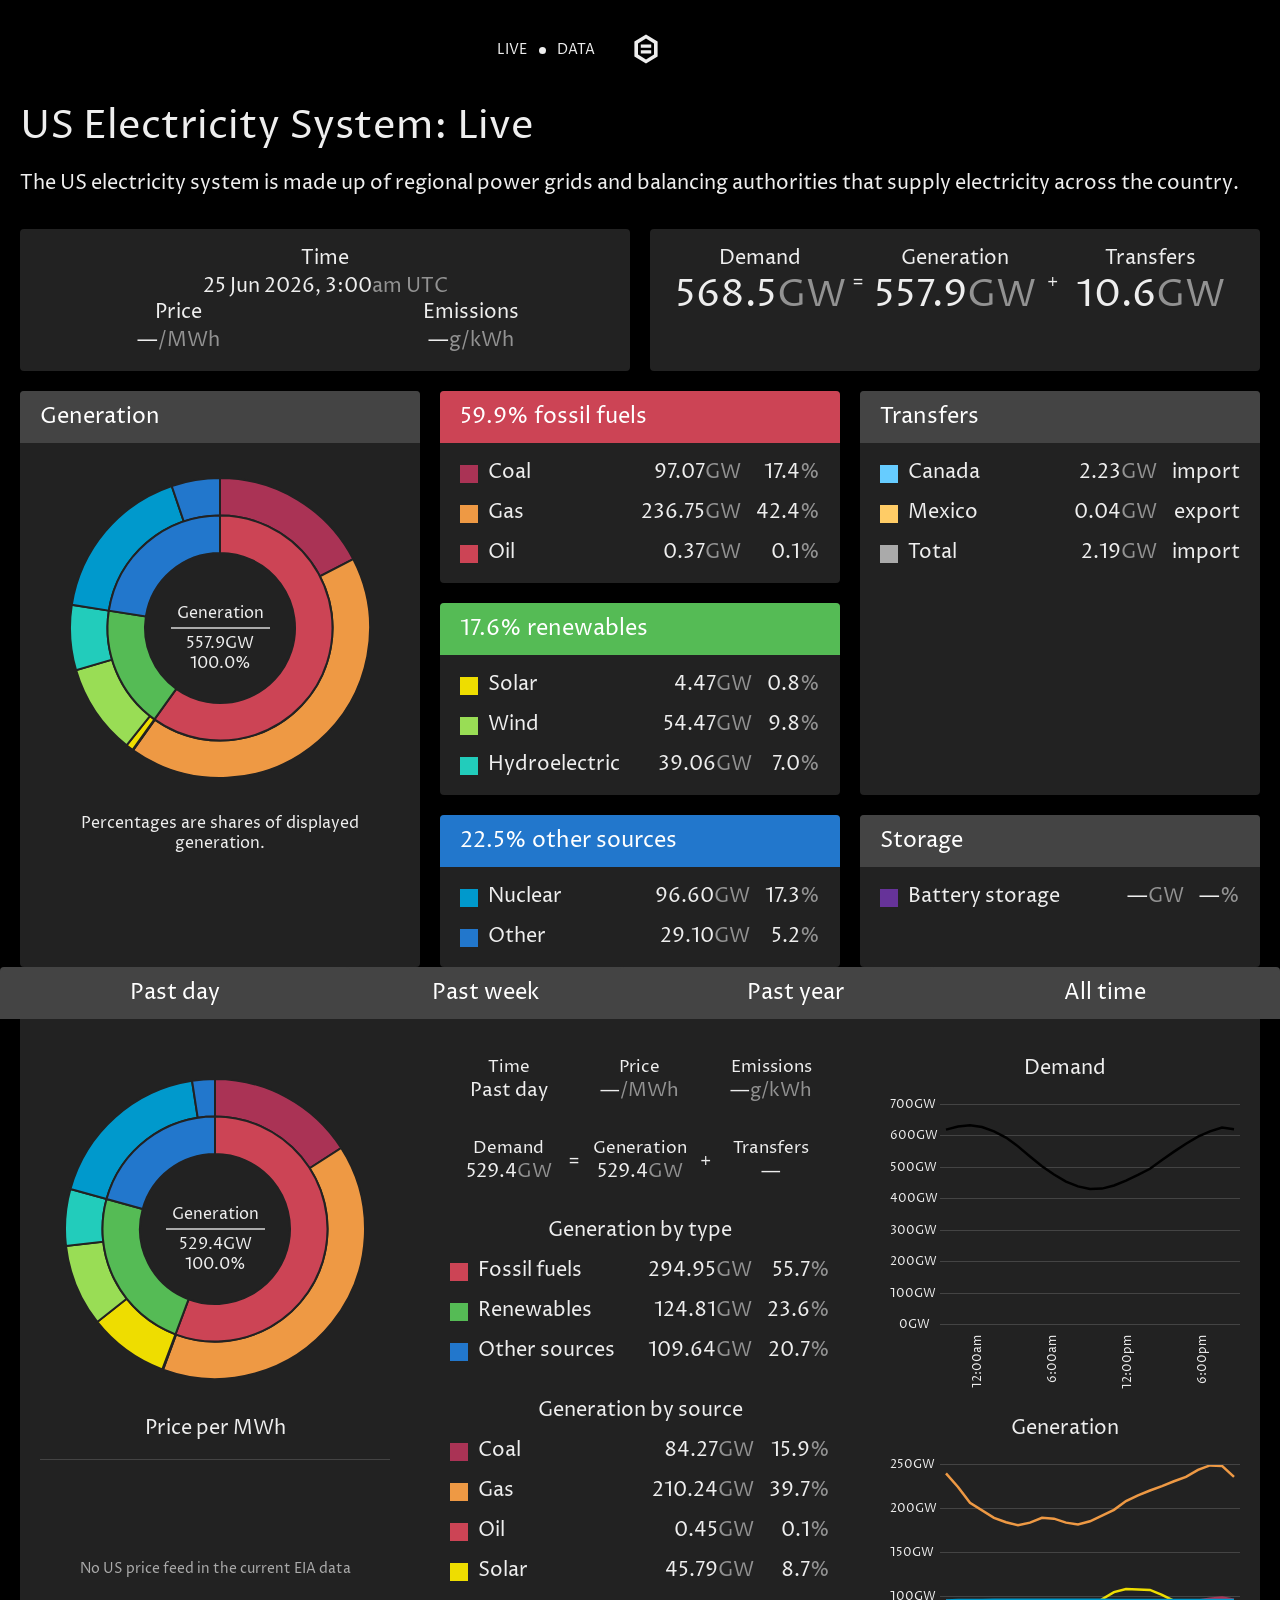
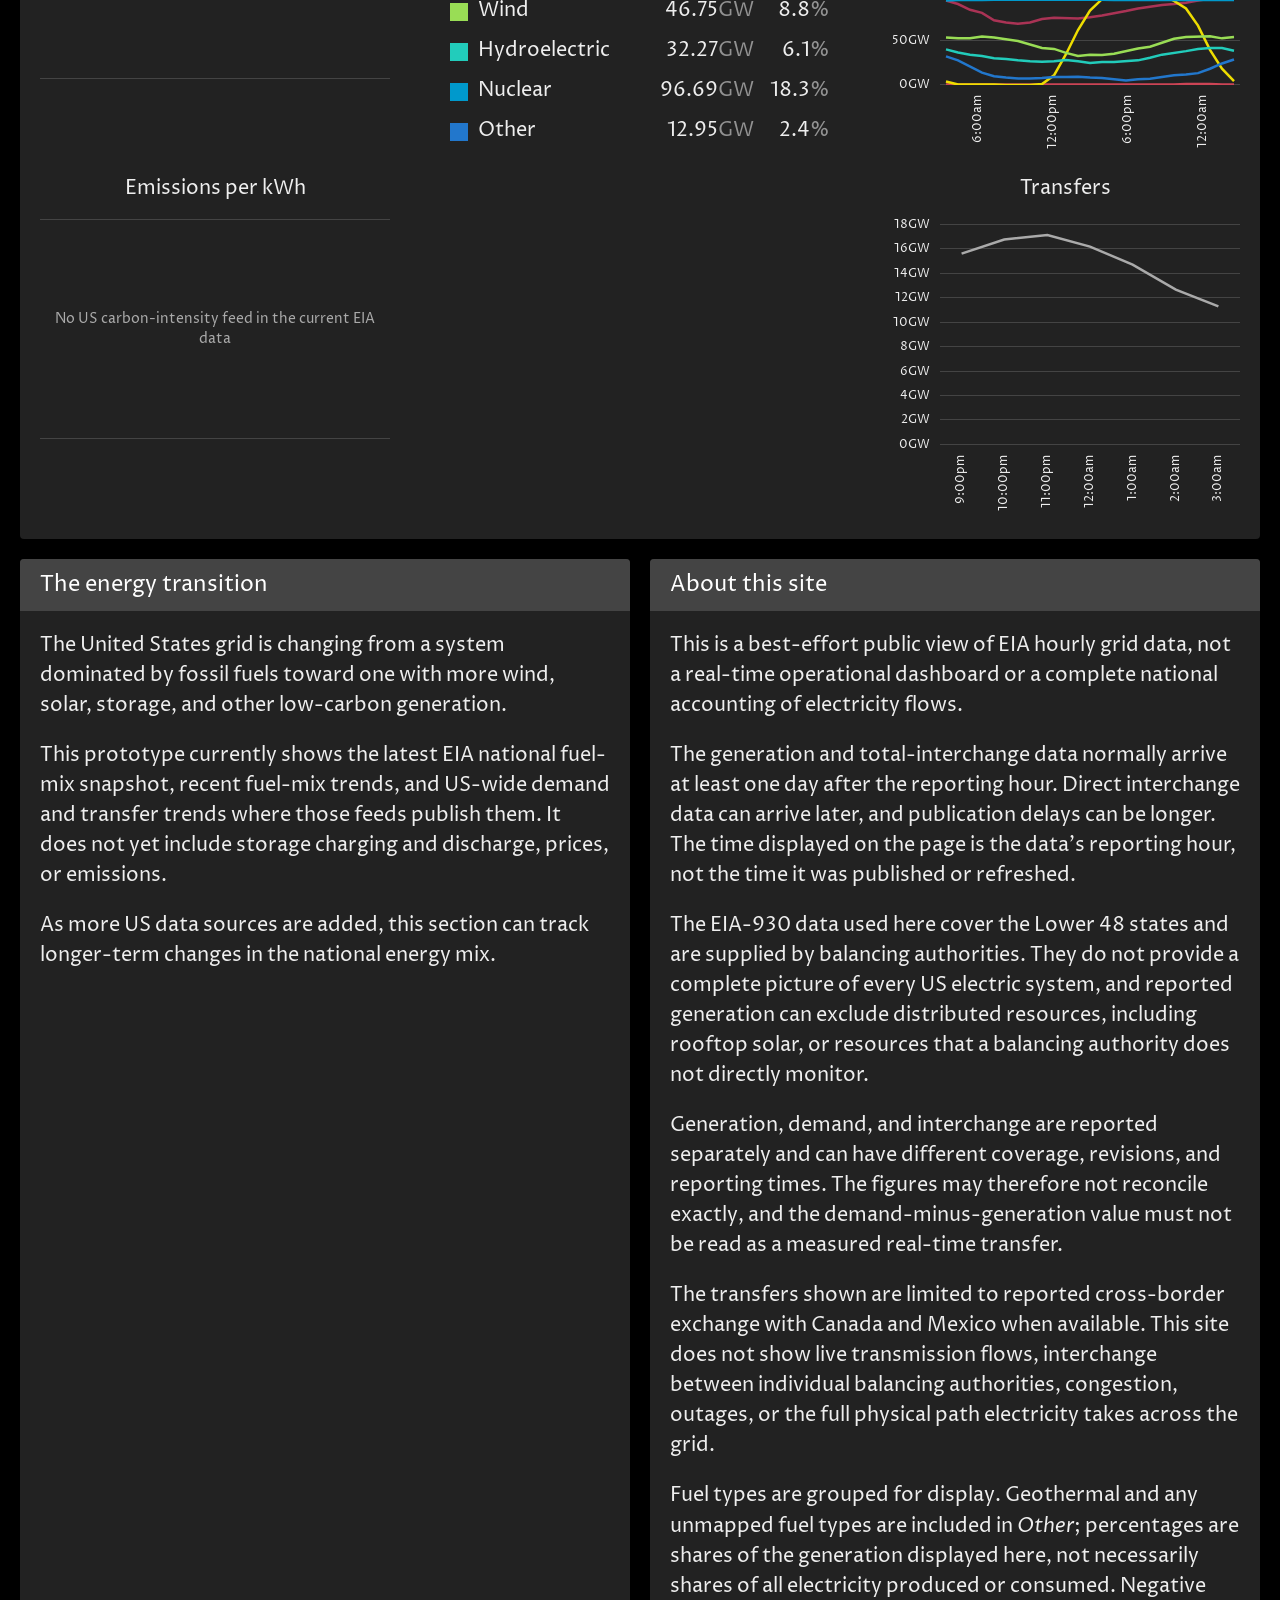
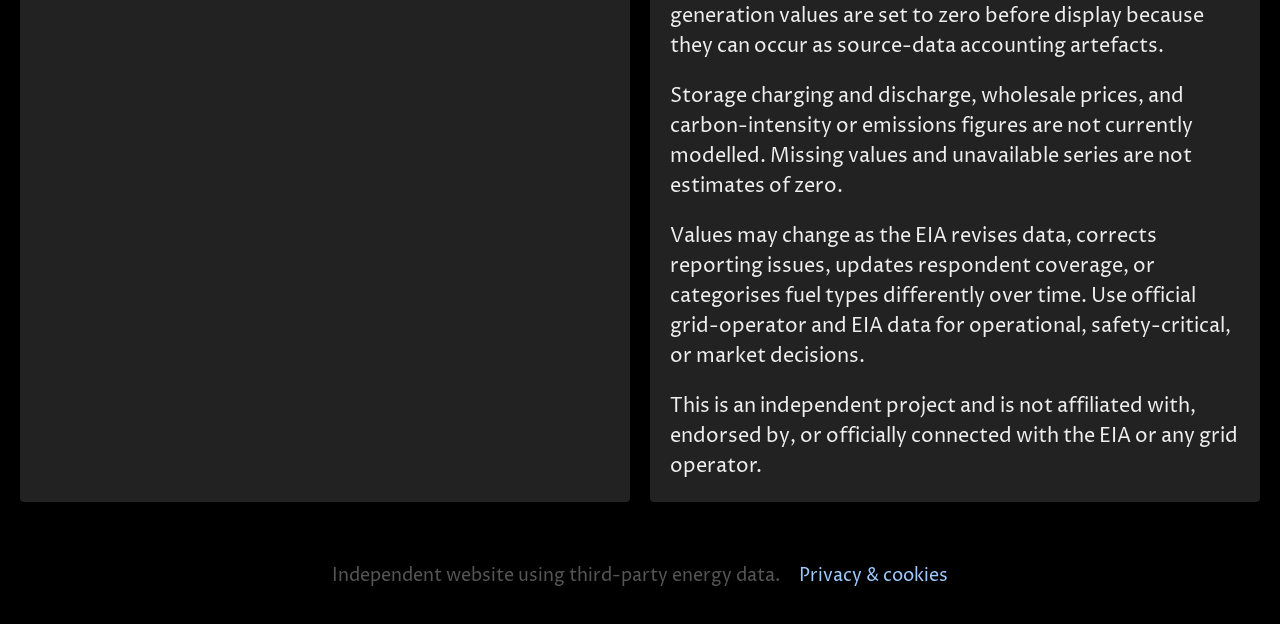
==== commit f979690c: "Publish US electricity site with privacy policy" ====
--- a/public/us/index.html
+++ b/public/us/index.html
@@ -1,7 +1,7 @@
 <!DOCTYPE html>
 <html lang="en-us">
   <head>
-    <title>US Grid: Live</title>
+    <title>US Electricity System: Live</title>
     <meta
       name="description"
       content="Live electricity generation snapshot for the United States using EIA fuel-mix data"
@@ -19,7 +19,7 @@
       type="text/css"
     >
     <link rel="icon" href="../favicon.png" type="image/png">
-    <link rel="icon" href="../favicon.svg?5940775" type="image/svg+xml">
+    <link rel="icon" href="../favicon.svg?5941414" type="image/svg+xml">
     <script
       src="../grid.js?1782214019"
       defer
@@ -28,33 +28,30 @@
   <body class="us-grid">
     <header aria-label="Site">
       <nav>
-        <a href="/us/">
+        <a href="./" aria-label="US Electricity System: Live">
           <svg viewBox="0 0 160 160" role="img" aria-labelledby="us-grid-logo-title">
-            <title id="us-grid-logo-title">US Grid</title>
+            <title id="us-grid-logo-title">US Electricity System</title>
             <path d="M80 8 22 42v76l58 34 58-34V42zM40 52l40-24 40 24v56l-40 24-40-24z"/>
             <path d="M54 86h52v16H54zm0-28h52v16H54z"/>
           </svg>
         </a>
         <div>
-          <a href="/us/" class="section">US</a>
-        </div>
-        <div>
           <a href="#latest">Live</a>
           <a href="#transition">Data</a>
         </div>
       </nav>
     </header>
     <main>
-      <h1>US Grid: Live</h1>
+      <h1>US Electricity System: Live</h1>
       <p>
-        The US grid is the electric power system for the United States
+        The US electricity system is made up of regional power grids and balancing authorities that supply electricity across the country.
       </p>
 
       <div id="status" class="columns">
         <section>
           <dl>
             <dt>Time</dt>
-            <dd><time datetime="2026-06-23T03:00:00Z">23 Jun 2026, 3:00<abbr>am UTC</abbr></time></dd>
+            <dd><time datetime="2026-06-25T03:00:00Z">25 Jun 2026, 3:00<abbr>am UTC</abbr></time></dd>
             <dt>Price</dt>
             <dd>&mdash;<abbr>/MWh</abbr></dd>
             <dt>Emissions</dt>
@@ -64,11 +61,11 @@
         <section>
           <dl class="us-equation" data-operator="+">
             <dt>Demand</dt>
-            <dd>574.9<abbr>GW</abbr></dd>
+            <dd>568.5<abbr>GW</abbr></dd>
             <dt>Generation</dt>
-            <dd>565.9<abbr>GW</abbr></dd>
+            <dd>557.9<abbr>GW</abbr></dd>
             <dt>Transfers</dt>
-            <dd>9.0<abbr>GW</abbr></dd>
+            <dd>10.6<abbr>GW</abbr></dd>
           </dl>
         </section>
       </div>
@@ -77,7 +74,7 @@
         <section id="generation">
           <h2>Generation</h2>
           <div class="pie-chart-container">
-            <div class="pie-chart"><div><div>Generation</div><div class="generation"></div><div><span>565.9</span>GW</div><div><span>100.0</span>%</div></div><svg viewBox="-1 -1 2 2" data-power="565.9" data-percentage="100.0"><path class="coal" d="M0.0000,-1.0000A1,1 0 0 1 0.8773,-0.4799L0.6580,-0.3599A0.75,0.75 0 0 0 0.0000,-0.7500z" data-power="96.38" data-percentage="17.0"/><path class="gas" d="M0.8773,-0.4799A1,1 0 0 1 -0.6298,0.7767L-0.4724,0.5826A0.75,0.75 0 0 0 0.6580,-0.3599z" data-power="247.90" data-percentage="43.8"/><path class="oil" d="M-0.6298,0.7767A1,1 0 0 1 -0.6329,0.7742L-0.4747,0.5807A0.75,0.75 0 0 0 -0.4724,0.5826z" data-power="0.36" data-percentage="0.1"/><path class="solar" d="M-0.6329,0.7742A1,1 0 0 1 -0.6712,0.7413L-0.5034,0.5559A0.75,0.75 0 0 0 -0.4747,0.5807z" data-power="4.55" data-percentage="0.8"/><path class="wind" d="M-0.6712,0.7413A1,1 0 0 1 -0.9598,0.2808L-0.7198,0.2106A0.75,0.75 0 0 0 -0.5034,0.5559z" data-power="49.56" data-percentage="8.8"/><path class="hydro" d="M-0.9598,0.2808A1,1 0 0 1 -0.9898,-0.1425L-0.7423,-0.1069A0.75,0.75 0 0 0 -0.7198,0.2106z" data-power="38.51" data-percentage="6.8"/><path class="nuclear" d="M-0.9898,-0.1425A1,1 0 0 1 -0.3510,-0.9364L-0.2632,-0.7023A0.75,0.75 0 0 0 -0.7423,-0.1069z" data-power="96.29" data-percentage="17.0"/><path class="others" d="M-0.3510,-0.9364A1,1 0 0 1 -0.0000,-1.0000L-0.0000,-0.7500A0.75,0.75 0 0 0 -0.2632,-0.7023z" data-power="32.30" data-percentage="5.7"/><path class="fossils" d="M0.0000,-0.7500A0.75,0.75 0 1 1 -0.4747,0.5807L-0.3165,0.3871A0.5,0.5 0 1 0 0.0000,-0.5000z" data-power="344.6" data-percentage="60.9"/><path class="renewables" d="M-0.4747,0.5807A0.75,0.75 0 0 1 -0.7423,-0.1069L-0.4949,-0.0713A0.5,0.5 0 0 0 -0.3165,0.3871z" data-power="92.6" data-percentage="16.4"/><path class="others" d="M-0.7423,-0.1069A0.75,0.75 0 0 1 -0.0000,-0.7500L-0.0000,-0.5000A0.5,0.5 0 0 0 -0.4949,-0.0713z" data-power="128.6" data-percentage="22.7"/></svg></div>
+            <div class="pie-chart"><div><div>Generation</div><div class="generation"></div><div><span>557.9</span>GW</div><div><span>100.0</span>%</div></div><svg viewBox="-1 -1 2 2" data-power="557.9" data-percentage="100.0"><path class="coal" d="M0.0000,-1.0000A1,1 0 0 1 0.8881,-0.4596L0.6661,-0.3447A0.75,0.75 0 0 0 0.0000,-0.7500z" data-power="97.07" data-percentage="17.4"/><path class="gas" d="M0.8881,-0.4596A1,1 0 0 1 -0.5794,0.8151L-0.4345,0.6113A0.75,0.75 0 0 0 0.6661,-0.3447z" data-power="236.75" data-percentage="42.4"/><path class="oil" d="M-0.5794,0.8151A1,1 0 0 1 -0.5828,0.8126L-0.4371,0.6095A0.75,0.75 0 0 0 -0.4345,0.6113z" data-power="0.37" data-percentage="0.1"/><path class="solar" d="M-0.5828,0.8126A1,1 0 0 1 -0.6229,0.7823L-0.4672,0.5867A0.75,0.75 0 0 0 -0.4371,0.6095z" data-power="4.47" data-percentage="0.8"/><path class="wind" d="M-0.6229,0.7823A1,1 0 0 1 -0.9597,0.2810L-0.7198,0.2108A0.75,0.75 0 0 0 -0.4672,0.5867z" data-power="54.47" data-percentage="9.8"/><path class="hydro" d="M-0.9597,0.2810A1,1 0 0 1 -0.9880,-0.1545L-0.7410,-0.1158A0.75,0.75 0 0 0 -0.7198,0.2108z" data-power="39.06" data-percentage="7.0"/><path class="nuclear" d="M-0.9880,-0.1545A1,1 0 0 1 -0.3219,-0.9468L-0.2415,-0.7101A0.75,0.75 0 0 0 -0.7410,-0.1158z" data-power="96.60" data-percentage="17.3"/><path class="others" d="M-0.3219,-0.9468A1,1 0 0 1 -0.0000,-1.0000L-0.0000,-0.7500A0.75,0.75 0 0 0 -0.2415,-0.7101z" data-power="29.10" data-percentage="5.2"/><path class="fossils" d="M0.0000,-0.7500A0.75,0.75 0 1 1 -0.4371,0.6095L-0.2914,0.4063A0.5,0.5 0 1 0 0.0000,-0.5000z" data-power="334.2" data-percentage="59.9"/><path class="renewables" d="M-0.4371,0.6095A0.75,0.75 0 0 1 -0.7410,-0.1158L-0.4940,-0.0772A0.5,0.5 0 0 0 -0.2914,0.4063z" data-power="98.0" data-percentage="17.6"/><path class="others" d="M-0.7410,-0.1158A0.75,0.75 0 0 1 -0.0000,-0.7500L-0.0000,-0.5000A0.5,0.5 0 0 0 -0.4940,-0.0772z" data-power="125.7" data-percentage="22.5"/></svg></div>
           </div>
           <div>
             Percentages are shares of displayed generation.
@@ -85,37 +82,37 @@
         </section>
 
         <section id="fossils">
-          <h2>60.9% fossil fuels</h2>
+          <h2>59.9% fossil fuels</h2>
           <table class="sources">
-            <tr><td class="coal"></td><td>Coal</td><td>96.38</td><td>17.0</td></tr>
-            <tr><td class="gas"></td><td>Gas</td><td>247.90</td><td>43.8</td></tr>
-            <tr><td class="oil"></td><td>Oil</td><td>0.36</td><td>0.1</td></tr>
+            <tr><td class="coal"></td><td>Coal</td><td>97.07</td><td>17.4</td></tr>
+            <tr><td class="gas"></td><td>Gas</td><td>236.75</td><td>42.4</td></tr>
+            <tr><td class="oil"></td><td>Oil</td><td>0.37</td><td>0.1</td></tr>
           </table>
         </section>
 
         <section id="renewables">
-          <h2>16.4% renewables</h2>
+          <h2>17.6% renewables</h2>
           <table class="sources">
-            <tr><td class="solar"></td><td>Solar</td><td>4.55</td><td>0.8</td></tr>
-            <tr><td class="wind"></td><td>Wind</td><td>49.56</td><td>8.8</td></tr>
-            <tr><td class="hydro"></td><td>Hydroelectric</td><td>38.51</td><td>6.8</td></tr>
+            <tr><td class="solar"></td><td>Solar</td><td>4.47</td><td>0.8</td></tr>
+            <tr><td class="wind"></td><td>Wind</td><td>54.47</td><td>9.8</td></tr>
+            <tr><td class="hydro"></td><td>Hydroelectric</td><td>39.06</td><td>7.0</td></tr>
           </table>
         </section>
 
         <section id="others">
-          <h2>22.7% other sources</h2>
+          <h2>22.5% other sources</h2>
           <table class="sources">
-            <tr><td class="nuclear"></td><td>Nuclear</td><td>96.29</td><td>17.0</td></tr>
-            <tr><td class="others"></td><td>Other</td><td>32.30</td><td>5.7</td></tr>
+            <tr><td class="nuclear"></td><td>Nuclear</td><td>96.60</td><td>17.3</td></tr>
+            <tr><td class="others"></td><td>Other</td><td>29.10</td><td>5.2</td></tr>
           </table>
         </section>
 
         <section id="transfers">
           <h2>Transfers</h2>
           <table class="sources transfer-table">
-            <tr><td class="canada"></td><td>Canada</td><td>2.05</td><td>import</td></tr>
-            <tr><td class="mexico"></td><td>Mexico</td><td>0.00</td><td>import</td></tr>
-            <tr><td class="transfers"></td><td>Total</td><td>2.05</td><td>import</td></tr>
+            <tr><td class="canada"></td><td>Canada</td><td>2.23</td><td>import</td></tr>
+            <tr><td class="mexico"></td><td>Mexico</td><td>0.04</td><td>export</td></tr>
+            <tr><td class="transfers"></td><td>Total</td><td>2.19</td><td>import</td></tr>
           </table>
         </section>
 
@@ -147,33 +144,33 @@
           <div>
           <dl class="us-equation" data-operator="+">
             <dt>Demand</dt>
-            <dd>524.7<abbr>GW</abbr></dd>
+            <dd>529.4<abbr>GW</abbr></dd>
             <dt>Generation</dt>
-            <dd>524.7<abbr>GW</abbr></dd>
+            <dd>529.4<abbr>GW</abbr></dd>
             <dt>Transfers</dt>
             <dd>&mdash;</dd>
           </dl>
           </div>
           <div>
-<div class="pie-chart"><div><div>Generation</div><div class="generation"></div><div><span>524.7</span>GW</div><div><span>100.0</span>%</div></div><svg viewBox="-1 -1 2 2" data-power="524.7" data-percentage="100.0"><path class="coal" d="M0.0000,-1.0000A1,1 0 0 1 0.8248,-0.5655L0.6186,-0.4241A0.75,0.75 0 0 0 0.0000,-0.7500z" data-power="80.99" data-percentage="15.4"/><path class="gas" d="M0.8248,-0.5655A1,1 0 0 1 -0.2739,0.9618L-0.2054,0.7213A0.75,0.75 0 0 0 0.6186,-0.4241z" data-power="204.54" data-percentage="39.0"/><path class="oil" d="M-0.2739,0.9618A1,1 0 0 1 -0.2828,0.9592L-0.2121,0.7194A0.75,0.75 0 0 0 -0.2054,0.7213z" data-power="0.78" data-percentage="0.1"/><path class="solar" d="M-0.2828,0.9592A1,1 0 0 1 -0.7357,0.6773L-0.5518,0.5080A0.75,0.75 0 0 0 -0.2121,0.7194z" data-power="45.10" data-percentage="8.6"/><path class="wind" d="M-0.7357,0.6773A1,1 0 0 1 -0.9952,0.0980L-0.7464,0.0735A0.75,0.75 0 0 0 -0.5518,0.5080z" data-power="53.94" data-percentage="10.3"/><path class="hydro" d="M-0.9952,0.0980A1,1 0 0 1 -0.9683,-0.2498L-0.7262,-0.1874A0.75,0.75 0 0 0 -0.7464,0.0735z" data-power="29.28" data-percentage="5.6"/><path class="nuclear" d="M-0.9683,-0.2498A1,1 0 0 1 -0.1697,-0.9855L-0.1272,-0.7391A0.75,0.75 0 0 0 -0.7262,-0.1874z" data-power="95.86" data-percentage="18.3"/><path class="others" d="M-0.1697,-0.9855A1,1 0 0 1 -0.0000,-1.0000L-0.0000,-0.7500A0.75,0.75 0 0 0 -0.1272,-0.7391z" data-power="14.24" data-percentage="2.7"/><path class="fossils" d="M0.0000,-0.7500A0.75,0.75 0 1 1 -0.2121,0.7194L-0.1414,0.4796A0.5,0.5 0 1 0 0.0000,-0.5000z" data-power="286.3" data-percentage="54.6"/><path class="renewables" d="M-0.2121,0.7194A0.75,0.75 0 0 1 -0.7262,-0.1874L-0.4841,-0.1249A0.5,0.5 0 0 0 -0.1414,0.4796z" data-power="128.3" data-percentage="24.5"/><path class="others" d="M-0.7262,-0.1874A0.75,0.75 0 0 1 -0.0000,-0.7500L-0.0000,-0.5000A0.5,0.5 0 0 0 -0.4841,-0.1249z" data-power="110.1" data-percentage="21.0"/></svg></div>
+<div class="pie-chart"><div><div>Generation</div><div class="generation"></div><div><span>529.4</span>GW</div><div><span>100.0</span>%</div></div><svg viewBox="-1 -1 2 2" data-power="529.4" data-percentage="100.0"><path class="coal" d="M0.0000,-1.0000A1,1 0 0 1 0.8415,-0.5402L0.6311,-0.4052A0.75,0.75 0 0 0 0.0000,-0.7500z" data-power="84.27" data-percentage="15.9"/><path class="gas" d="M0.8415,-0.5402A1,1 0 0 1 -0.3464,0.9381L-0.2598,0.7036A0.75,0.75 0 0 0 0.6311,-0.4052z" data-power="210.24" data-percentage="39.7"/><path class="oil" d="M-0.3464,0.9381A1,1 0 0 1 -0.3513,0.9362L-0.2635,0.7022A0.75,0.75 0 0 0 -0.2598,0.7036z" data-power="0.45" data-percentage="0.1"/><path class="solar" d="M-0.3513,0.9362A1,1 0 0 1 -0.7849,0.6196L-0.5887,0.4647A0.75,0.75 0 0 0 -0.2635,0.7022z" data-power="45.79" data-percentage="8.7"/><path class="wind" d="M-0.7849,0.6196A1,1 0 0 1 -0.9936,0.1132L-0.7452,0.0849A0.75,0.75 0 0 0 -0.5887,0.4647z" data-power="46.75" data-percentage="8.8"/><path class="hydro" d="M-0.9936,0.1132A1,1 0 0 1 -0.9639,-0.2663L-0.7229,-0.1997A0.75,0.75 0 0 0 -0.7452,0.0849z" data-power="32.27" data-percentage="6.1"/><path class="nuclear" d="M-0.9639,-0.2663A1,1 0 0 1 -0.1531,-0.9882L-0.1149,-0.7412A0.75,0.75 0 0 0 -0.7229,-0.1997z" data-power="96.69" data-percentage="18.3"/><path class="others" d="M-0.1531,-0.9882A1,1 0 0 1 0.0000,-1.0000L0.0000,-0.7500A0.75,0.75 0 0 0 -0.1149,-0.7412z" data-power="12.95" data-percentage="2.4"/><path class="fossils" d="M0.0000,-0.7500A0.75,0.75 0 1 1 -0.2635,0.7022L-0.1757,0.4681A0.5,0.5 0 1 0 0.0000,-0.5000z" data-power="294.9" data-percentage="55.7"/><path class="renewables" d="M-0.2635,0.7022A0.75,0.75 0 0 1 -0.7229,-0.1997L-0.4819,-0.1331A0.5,0.5 0 0 0 -0.1757,0.4681z" data-power="124.8" data-percentage="23.6"/><path class="others" d="M-0.7229,-0.1997A0.75,0.75 0 0 1 -0.0000,-0.7500L-0.0000,-0.5000A0.5,0.5 0 0 0 -0.4819,-0.1331z" data-power="109.6" data-percentage="20.7"/></svg></div>
           </div>
           <div>
             <h3>Generation by type</h3>
             <table class="sources">
-              <tr><td class="fossils"></td><td>Fossil fuels</td><td>286.31</td><td>54.6</td></tr>
-              <tr><td class="renewables"></td><td>Renewables</td><td>128.32</td><td>24.5</td></tr>
-              <tr><td class="others"></td><td>Other sources</td><td>110.09</td><td>21.0</td></tr>
+              <tr><td class="fossils"></td><td>Fossil fuels</td><td>294.95</td><td>55.7</td></tr>
+              <tr><td class="renewables"></td><td>Renewables</td><td>124.81</td><td>23.6</td></tr>
+              <tr><td class="others"></td><td>Other sources</td><td>109.64</td><td>20.7</td></tr>
             </table>
             <h3>Generation by source</h3>
             <table class="sources">
-              <tr><td class="coal"></td><td>Coal</td><td>80.99</td><td>15.4</td></tr>
-              <tr><td class="gas"></td><td>Gas</td><td>204.54</td><td>39.0</td></tr>
-              <tr><td class="oil"></td><td>Oil</td><td>0.78</td><td>0.1</td></tr>
-              <tr><td class="solar"></td><td>Solar</td><td>45.10</td><td>8.6</td></tr>
-              <tr><td class="wind"></td><td>Wind</td><td>53.94</td><td>10.3</td></tr>
-              <tr><td class="hydro"></td><td>Hydroelectric</td><td>29.28</td><td>5.6</td></tr>
-              <tr><td class="nuclear"></td><td>Nuclear</td><td>95.86</td><td>18.3</td></tr>
-              <tr><td class="others"></td><td>Other</td><td>14.24</td><td>2.7</td></tr>
+              <tr><td class="coal"></td><td>Coal</td><td>84.27</td><td>15.9</td></tr>
+              <tr><td class="gas"></td><td>Gas</td><td>210.24</td><td>39.7</td></tr>
+              <tr><td class="oil"></td><td>Oil</td><td>0.45</td><td>0.1</td></tr>
+              <tr><td class="solar"></td><td>Solar</td><td>45.79</td><td>8.7</td></tr>
+              <tr><td class="wind"></td><td>Wind</td><td>46.75</td><td>8.8</td></tr>
+              <tr><td class="hydro"></td><td>Hydroelectric</td><td>32.27</td><td>6.1</td></tr>
+              <tr><td class="nuclear"></td><td>Nuclear</td><td>96.69</td><td>18.3</td></tr>
+              <tr><td class="others"></td><td>Other</td><td>12.95</td><td>2.4</td></tr>
             </table>
           </div>
           <div>
@@ -186,15 +183,15 @@
           </div>
           <div>
             <h3>Demand</h3>
-<div class="graph" data-prefix="" data-suffix="GW"><div><div>700GW</div><div></div><div>600GW</div><div></div><div>500GW</div><div></div><div>400GW</div><div></div><div>300GW</div><div></div><div>200GW</div><div></div><div>100GW</div><div></div><div>0GW</div><div></div></div><div><div>6:00pm</div><div>12:00am</div><div>6:00am</div><div>12:00pm</div></div><svg viewBox="0 0 500 500" width="500" height="500" preserveAspectRatio="none"><polyline class="demand" points="10 119 30 101 50 87 70 74 90 65 130 53 150 50 170 52 190 56 210 62 230 72 250 89 290 131 310 149 330 165 350 175 370 180 390 178 410 172 430 162 450 151 470 138 490 126"/><rect x="0" y="0" width="20" height="500" data-time="3:00pm" data-values="534.0"/><rect x="20" y="0" width="20" height="500" data-time="4:00pm" data-values="558.4"/><rect x="40" y="0" width="20" height="500" data-time="5:00pm" data-values="578.8"/><rect x="60" y="0" width="20" height="500" data-time="6:00pm" data-values="596.1"/><rect x="80" y="0" width="20" height="500" data-time="7:00pm" data-values="608.8"/><rect x="100" y="0" width="20" height="500" data-time="8:00pm" data-values="617.3"/><rect x="120" y="0" width="20" height="500" data-time="9:00pm" data-values="625.2"/><rect x="140" y="0" width="20" height="500" data-time="10:00pm" data-values="629.6"/><rect x="160" y="0" width="20" height="500" data-time="11:00pm" data-values="627.8"/><rect x="180" y="0" width="20" height="500" data-time="12:00am" data-values="621.5"/><rect x="200" y="0" width="20" height="500" data-time="1:00am" data-values="612.6"/><rect x="220" y="0" width="20" height="500" data-time="2:00am" data-values="599.2"/><rect x="240" y="0" width="20" height="500" data-time="3:00am" data-values="574.9"/><rect x="260" y="0" width="20" height="500" data-time="4:00am" data-values="545.6"/><rect x="280" y="0" width="20" height="500" data-time="5:00am" data-values="516.4"/><rect x="300" y="0" width="20" height="500" data-time="6:00am" data-values="491.4"/><rect x="320" y="0" width="20" height="500" data-time="7:00am" data-values="469.2"/><rect x="340" y="0" width="20" height="500" data-time="8:00am" data-values="455.5"/><rect x="360" y="0" width="20" height="500" data-time="9:00am" data-values="448.6"/><rect x="380" y="0" width="20" height="500" data-time="10:00am" data-values="451.0"/><rect x="400" y="0" width="20" height="500" data-time="11:00am" data-values="459.7"/><rect x="420" y="0" width="20" height="500" data-time="12:00pm" data-values="473.1"/><rect x="440" y="0" width="20" height="500" data-time="1:00pm" data-values="488.0"/><rect x="460" y="0" width="20" height="500" data-time="2:00pm" data-values="506.2"/><rect x="480" y="0" width="20" height="500" data-time="3:00pm" data-values="523.3"/></svg></div>
+<div class="graph" data-prefix="" data-suffix="GW"><div><div>700GW</div><div></div><div>600GW</div><div></div><div>500GW</div><div></div><div>400GW</div><div></div><div>300GW</div><div></div><div>200GW</div><div></div><div>100GW</div><div></div><div>0GW</div><div></div></div><div><div>12:00am</div><div>6:00am</div><div>12:00pm</div><div>6:00pm</div></div><svg viewBox="0 0 500 500" width="500" height="500" preserveAspectRatio="none"><polyline class="demand" points="10 56 30 49 50 46 70 50 90 60 110 74 130 94 150 117 170 139 190 158 210 174 230 185 250 191 270 190 290 183 310 172 330 159 350 145 370 125 390 106 410 88 430 72 450 60 470 51 490 55"/><rect x="0" y="0" width="20" height="500" data-time="9:00pm" data-values="621.9"/><rect x="20" y="0" width="20" height="500" data-time="10:00pm" data-values="631.9"/><rect x="40" y="0" width="20" height="500" data-time="11:00pm" data-values="635.4"/><rect x="60" y="0" width="20" height="500" data-time="12:00am" data-values="630.0"/><rect x="80" y="0" width="20" height="500" data-time="1:00am" data-values="615.9"/><rect x="100" y="0" width="20" height="500" data-time="2:00am" data-values="596.1"/><rect x="120" y="0" width="20" height="500" data-time="3:00am" data-values="568.5"/><rect x="140" y="0" width="20" height="500" data-time="4:00am" data-values="535.9"/><rect x="160" y="0" width="20" height="500" data-time="5:00am" data-values="505.4"/><rect x="180" y="0" width="20" height="500" data-time="6:00am" data-values="479.4"/><rect x="200" y="0" width="20" height="500" data-time="7:00am" data-values="456.2"/><rect x="220" y="0" width="20" height="500" data-time="8:00am" data-values="440.8"/><rect x="240" y="0" width="20" height="500" data-time="9:00am" data-values="432.7"/><rect x="260" y="0" width="20" height="500" data-time="10:00am" data-values="433.5"/><rect x="280" y="0" width="20" height="500" data-time="11:00am" data-values="443.2"/><rect x="300" y="0" width="20" height="500" data-time="12:00pm" data-values="458.8"/><rect x="320" y="0" width="20" height="500" data-time="1:00pm" data-values="476.9"/><rect x="340" y="0" width="20" height="500" data-time="2:00pm" data-values="497.4"/><rect x="360" y="0" width="20" height="500" data-time="3:00pm" data-values="524.7"/><rect x="380" y="0" width="20" height="500" data-time="4:00pm" data-values="551.4"/><rect x="400" y="0" width="20" height="500" data-time="5:00pm" data-values="576.9"/><rect x="420" y="0" width="20" height="500" data-time="6:00pm" data-values="599.3"/><rect x="440" y="0" width="20" height="500" data-time="7:00pm" data-values="615.3"/><rect x="460" y="0" width="20" height="500" data-time="8:00pm" data-values="628.2"/><rect x="480" y="0" width="20" height="500" data-time="9:00pm" data-values="623.6"/></svg></div>
           </div>
           <div>
             <h3>Generation</h3>
-<div class="graph" data-prefix="" data-suffix="GW"><div><div>300GW</div><div></div><div>250GW</div><div></div><div>200GW</div><div></div><div>150GW</div><div></div><div>100GW</div><div></div><div>50GW</div><div></div><div>0GW</div><div></div></div><div><div>6:00am</div><div>12:00pm</div><div>6:00pm</div><div>12:00am</div></div><svg viewBox="0 0 500 500" width="500" height="500" preserveAspectRatio="none"><polyline class="coal" points="10 344 30 348 50 362 70 370 90 388 110 396 130 399 150 399 170 396 210 384 230 382 250 378 270 371 310 355 330 350 370 344 410 346 430 346 470 340 490 339"/><polyline class="gas" points="10 127 30 154 50 182 70 192 90 217 110 224 130 225 190 207 210 208 230 214 250 206 270 191 290 169 310 153 330 140 350 125 370 109 390 97 410 90 430 82 450 75 470 73 490 87"/><polyline class="oil" points="10 500 250 500 270 499 290 499 330 497 350 498 370 497 450 497 490 499"/><polyline class="solar" points="10 491 30 499 70 499 90 500 150 500 170 499 190 487 210 456 230 403 250 353 270 331 290 323 310 321 330 322 370 338 390 345 410 361 430 386 450 424 470 464 490 492"/><polyline class="wind" points="10 404 30 399 50 398 70 396 90 381 110 379 130 379 150 385 170 385 190 395 210 409 230 415 250 418 270 422 290 427 310 429 330 430 350 432 370 432 390 430 430 424 450 419 470 420 490 417"/><polyline class="hydro" points="10 442 30 447 70 451 110 457 150 461 170 461 210 459 230 462 270 462 290 461 310 459 370 447 390 445 410 440 450 434 470 432 490 436"/><polyline class="nuclear" points="10 340 210 340 230 341 250 340 270 340 290 341 350 341 370 340 490 340"/><polyline class="others" points="10 445 30 453 50 464 70 473 90 479 110 483 130 486 150 487 170 487 190 484 210 482 230 485 250 490 270 491 290 490 330 486 370 480 390 476 410 476 430 474 450 468 470 452 490 446"/><rect x="0" y="0" width="20" height="500" data-time="3:00am" data-values="93.84 223.51 0.27 5.21 57.40 35.01 96.05 32.95"/><rect x="20" y="0" width="20" height="500" data-time="4:00am" data-values="91.07 207.85 0.26 0.80 60.53 31.91 96.13 27.98"/><rect x="40" y="0" width="20" height="500" data-time="5:00am" data-values="82.61 191.09 0.26 0.50 61.09 30.65 96.25 21.86"/><rect x="60" y="0" width="20" height="500" data-time="6:00am" data-values="78.00 185.00 0.26 0.44 62.22 29.50 96.23 16.46"/><rect x="80" y="0" width="20" height="500" data-time="7:00am" data-values="66.96 169.86 0.27 0.21 71.67 27.42 95.76 12.31"/><rect x="100" y="0" width="20" height="500" data-time="8:00am" data-values="62.53 165.76 0.27 0.20 72.46 25.92 95.72 10.26"/><rect x="120" y="0" width="20" height="500" data-time="9:00am" data-values="60.68 164.91 0.27 0.12 72.31 24.53 95.73 8.19"/><rect x="140" y="0" width="20" height="500" data-time="10:00am" data-values="60.74 168.33 0.27 0.13 69.27 23.60 95.77 8.04"/><rect x="160" y="0" width="20" height="500" data-time="11:00am" data-values="62.27 172.47 0.27 0.78 69.26 23.59 95.80 7.88"/><rect x="180" y="0" width="20" height="500" data-time="12:00pm" data-values="66.08 175.73 0.27 8.09 63.24 23.97 95.80 9.68"/><rect x="200" y="0" width="20" height="500" data-time="1:00pm" data-values="69.81 175.42 0.27 26.68 54.75 24.73 95.77 10.85"/><rect x="220" y="0" width="20" height="500" data-time="2:00pm" data-values="71.07 171.45 0.26 58.35 50.91 22.86 95.69 9.27"/><rect x="240" y="0" width="20" height="500" data-time="3:00pm" data-values="73.13 176.24 0.26 88.11 49.29 22.91 95.73 6.25"/><rect x="260" y="0" width="20" height="500" data-time="4:00pm" data-values="77.11 185.46 0.37 101.44 46.76 22.95 95.72 5.48"/><rect x="280" y="0" width="20" height="500" data-time="5:00pm" data-values="82.33 198.67 0.80 105.93 43.60 23.23 95.69 5.90"/><rect x="300" y="0" width="20" height="500" data-time="6:00pm" data-values="86.91 208.03 1.32 107.61 42.81 24.85 95.59 7.28"/><rect x="320" y="0" width="20" height="500" data-time="7:00pm" data-values="89.79 215.92 1.53 106.51 42.04 27.17 95.55 8.26"/><rect x="340" y="0" width="20" height="500" data-time="8:00pm" data-values="91.76 224.98 1.50 102.26 41.04 29.52 95.66 10.16"/><rect x="360" y="0" width="20" height="500" data-time="9:00pm" data-values="93.39 234.71 1.70 97.35 40.89 32.05 95.75 12.30"/><rect x="380" y="0" width="20" height="500" data-time="10:00pm" data-values="93.10 242.01 1.98 93.17 42.07 33.26 95.81 14.12"/><rect x="400" y="0" width="20" height="500" data-time="11:00pm" data-values="92.38 246.14 1.82 83.61 43.55 35.81 95.85 14.45"/><rect x="420" y="0" width="20" height="500" data-time="12:00am" data-values="92.67 250.53 1.71 68.47 45.34 37.61 95.94 15.64"/><rect x="440" y="0" width="20" height="500" data-time="1:00am" data-values="94.04 255.23 1.56 45.58 48.34 39.56 96.02 19.39"/><rect x="460" y="0" width="20" height="500" data-time="2:00am" data-values="96.15 256.27 1.31 21.47 48.10 41.00 96.15 28.69"/><rect x="480" y="0" width="20" height="500" data-time="3:00am" data-values="96.38 247.90 0.36 4.55 49.56 38.51 96.29 32.30"/></svg></div>
+<div class="graph" data-prefix="" data-suffix="GW"><div><div>250GW</div><div></div><div>200GW</div><div></div><div>150GW</div><div></div><div>100GW</div><div></div><div>50GW</div><div></div><div>0GW</div><div></div></div><div><div>6:00am</div><div>12:00pm</div><div>6:00pm</div><div>12:00am</div></div><svg viewBox="0 0 500 500" width="500" height="500" preserveAspectRatio="none"><polyline class="coal" points="10 308 30 316 50 329 70 336 90 353 110 358 130 361 150 358 170 350 190 347 230 349 250 346 270 342 310 332 330 326 370 318 390 316 410 313 430 308 450 304 470 301 490 306"/><polyline class="gas" points="10 19 30 50 50 86 90 120 110 130 130 137 150 131 170 120 190 122 210 131 230 135 250 128 290 102 310 82 330 69 350 58 370 48 390 37 410 27 430 11 450 1 470 2 490 27"/><polyline class="oil" points="10 499 390 499 410 498 450 498 470 499 490 499"/><polyline class="solar" points="10 492 30 499 90 499 110 500 150 500 170 498 190 478 210 430 230 375 250 331 270 305 290 289 310 282 350 284 370 295 390 309 410 326 430 365 450 420 470 463 490 491"/><polyline class="wind" points="10 392 30 394 50 394 70 390 90 392 130 400 170 416 190 418 210 427 230 434 250 431 270 432 290 429 330 417 350 413 390 395 410 391 450 389 470 394 490 391"/><polyline class="hydro" points="10 419 30 426 50 431 70 434 90 439 110 441 130 444 150 446 170 447 190 446 210 443 230 446 250 450 270 448 290 448 330 444 350 438 370 431 410 423 430 418 450 416 470 416 490 422"/><polyline class="nuclear" points="10 308 30 307 70 307 90 306 270 306 290 307 490 307"/><polyline class="others" points="10 435 30 444 70 472 90 480 110 483 130 485 150 485 170 484 190 482 210 482 230 481 250 483 270 484 310 490 330 487 350 486 390 478 410 476 430 473 450 463 470 451 490 442"/><rect x="0" y="0" width="20" height="500" data-time="3:00am" data-values="95.79 240.51 0.33 4.18 53.80 40.72 96.19 32.70"/><rect x="20" y="0" width="20" height="500" data-time="4:00am" data-values="91.75 225.11 0.31 0.50 53.04 37.20 96.33 28.23"/><rect x="40" y="0" width="20" height="500" data-time="5:00am" data-values="85.63 207.15 0.31 0.48 52.80 34.72 96.55 21.08"/><rect x="60" y="0" width="20" height="500" data-time="6:00am" data-values="81.98 198.60 0.26 0.49 55.03 32.87 96.74 14.00"/><rect x="80" y="0" width="20" height="500" data-time="7:00am" data-values="73.39 189.95 0.27 0.40 53.92 30.55 96.82 10.12"/><rect x="100" y="0" width="20" height="500" data-time="8:00am" data-values="70.89 185.21 0.27 0.03 52.24 29.35 96.80 8.56"/><rect x="120" y="0" width="20" height="500" data-time="9:00am" data-values="69.68 181.69 0.27 0.03 49.77 28.02 96.92 7.54"/><rect x="140" y="0" width="20" height="500" data-time="10:00am" data-values="71.07 184.59 0.28 0.00 45.98 26.88 97.00 7.45"/><rect x="160" y="0" width="20" height="500" data-time="11:00am" data-values="74.96 190.14 0.28 0.89 41.90 26.48 97.03 8.02"/><rect x="180" y="0" width="20" height="500" data-time="12:00pm" data-values="76.38 188.83 0.45 11.18 40.79 27.06 97.00 8.78"/><rect x="200" y="0" width="20" height="500" data-time="1:00pm" data-values="76.20 184.65 0.44 35.10 36.27 28.34 96.99 8.79"/><rect x="220" y="0" width="20" height="500" data-time="2:00pm" data-values="75.39 182.49 0.44 62.63 32.82 27.22 96.91 9.41"/><rect x="240" y="0" width="20" height="500" data-time="3:00pm" data-values="76.76 185.82 0.44 84.64 34.49 25.16 96.80 8.74"/><rect x="260" y="0" width="20" height="500" data-time="4:00pm" data-values="79.15 192.56 0.44 97.66 33.83 25.80 96.79 7.88"/><rect x="280" y="0" width="20" height="500" data-time="5:00pm" data-values="81.46 199.09 0.43 105.52 35.49 25.97 96.72 6.52"/><rect x="300" y="0" width="20" height="500" data-time="6:00pm" data-values="84.10 208.92 0.36 108.91 38.57 27.06 96.65 4.94"/><rect x="320" y="0" width="20" height="500" data-time="7:00pm" data-values="86.77 215.74 0.29 108.54 41.64 28.04 96.58 6.69"/><rect x="340" y="0" width="20" height="500" data-time="8:00pm" data-values="89.00 221.03 0.35 107.87 43.54 31.07 96.50 6.95"/><rect x="360" y="0" width="20" height="500" data-time="9:00pm" data-values="90.78 226.13 0.52 102.65 48.01 34.25 96.53 9.22"/><rect x="380" y="0" width="20" height="500" data-time="10:00pm" data-values="92.03 231.45 0.75 95.71 52.26 36.74 96.50 11.03"/><rect x="400" y="0" width="20" height="500" data-time="11:00pm" data-values="93.47 236.50 0.85 87.07 54.34 38.55 96.50 11.82"/><rect x="420" y="0" width="20" height="500" data-time="12:00am" data-values="95.86 244.38 0.91 67.35 55.12 41.18 96.57 13.26"/><rect x="440" y="0" width="20" height="500" data-time="1:00am" data-values="97.77 249.71 0.80 40.16 55.62 42.25 96.55 18.37"/><rect x="460" y="0" width="20" height="500" data-time="2:00am" data-values="99.31 248.95 0.73 18.41 52.98 42.17 96.59 24.65"/><rect x="480" y="0" width="20" height="500" data-time="3:00am" data-values="97.07 236.75 0.37 4.47 54.47 39.07 96.60 29.10"/></svg></div>
           </div>
           <div>
             <h3>Transfers</h3>
-<div class="graph" data-prefix="" data-suffix="GW" data-transfers="true"><div><div>30GW</div><div></div><div>25GW</div><div></div><div>20GW</div><div></div><div>15GW</div><div></div><div>10GW</div><div></div><div>5GW</div><div></div><div>0GW</div><div></div></div><div><div>4:00pm</div><div>7:00pm</div><div>10:00pm</div><div>1:00am</div></div><svg viewBox="0 0 500 500" width="500" height="500" preserveAspectRatio="none"><polyline class="transfers" points="19 22 58 5 96 23 135 60 173 89 212 148 250 188 288 239 327 254 365 271 404 289 442 327 481 336"/><rect x="0" y="0" width="38" height="500" data-time="3:00pm" data-values="28.7"/><rect x="38" y="0" width="38" height="500" data-time="4:00pm" data-values="29.7"/><rect x="77" y="0" width="38" height="500" data-time="5:00pm" data-values="28.6"/><rect x="115" y="0" width="38" height="500" data-time="6:00pm" data-values="26.4"/><rect x="154" y="0" width="38" height="500" data-time="7:00pm" data-values="24.6"/><rect x="192" y="0" width="38" height="500" data-time="8:00pm" data-values="21.1"/><rect x="231" y="0" width="38" height="500" data-time="9:00pm" data-values="18.7"/><rect x="269" y="0" width="38" height="500" data-time="10:00pm" data-values="15.7"/><rect x="308" y="0" width="38" height="500" data-time="11:00pm" data-values="14.7"/><rect x="346" y="0" width="38" height="500" data-time="12:00am" data-values="13.8"/><rect x="385" y="0" width="38" height="500" data-time="1:00am" data-values="12.7"/><rect x="423" y="0" width="38" height="500" data-time="2:00am" data-values="10.4"/><rect x="462" y="0" width="38" height="500" data-time="3:00am" data-values="9.9"/></svg></div>
+<div class="graph" data-prefix="" data-suffix="GW" data-transfers="true"><div><div>18GW</div><div></div><div>16GW</div><div></div><div>14GW</div><div></div><div>12GW</div><div></div><div>10GW</div><div></div><div>8GW</div><div></div><div>6GW</div><div></div><div>4GW</div><div></div><div>2GW</div><div></div><div>0GW</div><div></div></div><div><div>9:00pm</div><div>10:00pm</div><div>11:00pm</div><div>12:00am</div><div>1:00am</div><div>2:00am</div><div>3:00am</div></div><svg viewBox="0 0 500 500" width="500" height="500" preserveAspectRatio="none"><polyline class="transfers" points="36 65 107 33 179 23 250 49 321 90 393 147 464 185"/><rect x="0" y="0" width="71" height="500" data-time="9:00pm" data-values="15.6"/><rect x="71" y="0" width="71" height="500" data-time="10:00pm" data-values="16.8"/><rect x="143" y="0" width="71" height="500" data-time="11:00pm" data-values="17.2"/><rect x="214" y="0" width="71" height="500" data-time="12:00am" data-values="16.2"/><rect x="286" y="0" width="71" height="500" data-time="1:00am" data-values="14.8"/><rect x="357" y="0" width="71" height="500" data-time="2:00am" data-values="12.7"/><rect x="429" y="0" width="71" height="500" data-time="3:00am" data-values="11.4"/></svg></div>
           </div>
         </div>
         <div id="tab-panel-week" role="tabpanel" aria-labelledby="tab-week" tabindex="0">
@@ -211,33 +208,33 @@
           <div>
           <dl class="us-equation" data-operator="+">
             <dt>Demand</dt>
-            <dd>535.0<abbr>GW</abbr></dd>
+            <dd>544.3<abbr>GW</abbr></dd>
             <dt>Generation</dt>
-            <dd>535.0<abbr>GW</abbr></dd>
+            <dd>544.3<abbr>GW</abbr></dd>
             <dt>Transfers</dt>
             <dd>&mdash;</dd>
           </dl>
           </div>
           <div>
-<div class="pie-chart"><div><div>Generation</div><div class="generation"></div><div><span>535.0</span>GW</div><div><span>100.0</span>%</div></div><svg viewBox="-1 -1 2 2" data-power="535.0" data-percentage="100.0"><path class="coal" d="M0.0000,-1.0000A1,1 0 0 1 0.8225,-0.5688L0.6168,-0.4266A0.75,0.75 0 0 0 0.0000,-0.7500z" data-power="82.23" data-percentage="15.4"/><path class="gas" d="M0.8225,-0.5688A1,1 0 0 1 -0.2621,0.9650L-0.1966,0.7238A0.75,0.75 0 0 0 0.6168,-0.4266z" data-power="207.85" data-percentage="38.9"/><path class="oil" d="M-0.2621,0.9650A1,1 0 0 1 -0.2712,0.9625L-0.2034,0.7219A0.75,0.75 0 0 0 -0.1966,0.7238z" data-power="0.80" data-percentage="0.2"/><path class="solar" d="M-0.2712,0.9625A1,1 0 0 1 -0.7662,0.6427L-0.5746,0.4820A0.75,0.75 0 0 0 -0.2034,0.7219z" data-power="50.93" data-percentage="9.5"/><path class="wind" d="M-0.7662,0.6427A1,1 0 0 1 -0.9976,0.0692L-0.7482,0.0519A0.75,0.75 0 0 0 -0.5746,0.4820z" data-power="53.53" data-percentage="10.0"/><path class="hydro" d="M-0.9976,0.0692A1,1 0 0 1 -0.9618,-0.2738L-0.7213,-0.2054A0.75,0.75 0 0 0 -0.7482,0.0519z" data-power="29.52" data-percentage="5.5"/><path class="nuclear" d="M-0.9618,-0.2738A1,1 0 0 1 -0.1672,-0.9859L-0.1254,-0.7394A0.75,0.75 0 0 0 -0.7213,-0.2054z" data-power="95.83" data-percentage="17.9"/><path class="others" d="M-0.1672,-0.9859A1,1 0 0 1 -0.0000,-1.0000L-0.0000,-0.7500A0.75,0.75 0 0 0 -0.1254,-0.7394z" data-power="14.30" data-percentage="2.7"/><path class="fossils" d="M0.0000,-0.7500A0.75,0.75 0 1 1 -0.2034,0.7219L-0.1356,0.4813A0.5,0.5 0 1 0 0.0000,-0.5000z" data-power="290.9" data-percentage="54.4"/><path class="renewables" d="M-0.2034,0.7219A0.75,0.75 0 0 1 -0.7213,-0.2054L-0.4809,-0.1369A0.5,0.5 0 0 0 -0.1356,0.4813z" data-power="134.0" data-percentage="25.0"/><path class="others" d="M-0.7213,-0.2054A0.75,0.75 0 0 1 -0.0000,-0.7500L-0.0000,-0.5000A0.5,0.5 0 0 0 -0.4809,-0.1369z" data-power="110.1" data-percentage="20.6"/></svg></div>
+<div class="pie-chart"><div><div>Generation</div><div class="generation"></div><div><span>544.3</span>GW</div><div><span>100.0</span>%</div></div><svg viewBox="-1 -1 2 2" data-power="544.3" data-percentage="100.0"><path class="coal" d="M0.0000,-1.0000A1,1 0 0 1 0.8364,-0.5481L0.6273,-0.4111A0.75,0.75 0 0 0 0.0000,-0.7500z" data-power="85.82" data-percentage="15.8"/><path class="gas" d="M0.8364,-0.5481A1,1 0 0 1 -0.3387,0.9409L-0.2540,0.7057A0.75,0.75 0 0 0 0.6273,-0.4111z" data-power="216.26" data-percentage="39.7"/><path class="oil" d="M-0.3387,0.9409A1,1 0 0 1 -0.3437,0.9391L-0.2578,0.7043A0.75,0.75 0 0 0 -0.2540,0.7057z" data-power="0.46" data-percentage="0.1"/><path class="solar" d="M-0.3437,0.9391A1,1 0 0 1 -0.8024,0.5968L-0.6018,0.4476A0.75,0.75 0 0 0 -0.2578,0.7043z" data-power="50.28" data-percentage="9.2"/><path class="wind" d="M-0.8024,0.5968A1,1 0 0 1 -0.9961,0.0880L-0.7471,0.0660A0.75,0.75 0 0 0 -0.6018,0.4476z" data-power="47.77" data-percentage="8.8"/><path class="hydro" d="M-0.9961,0.0880A1,1 0 0 1 -0.9561,-0.2929L-0.7171,-0.2197A0.75,0.75 0 0 0 -0.7471,0.0660z" data-power="33.38" data-percentage="6.1"/><path class="nuclear" d="M-0.9561,-0.2929A1,1 0 0 1 -0.1573,-0.9876L-0.1180,-0.7407A0.75,0.75 0 0 0 -0.7171,-0.2197z" data-power="96.63" data-percentage="17.8"/><path class="others" d="M-0.1573,-0.9876A1,1 0 0 1 -0.0000,-1.0000L-0.0000,-0.7500A0.75,0.75 0 0 0 -0.1180,-0.7407z" data-power="13.68" data-percentage="2.5"/><path class="fossils" d="M0.0000,-0.7500A0.75,0.75 0 1 1 -0.2578,0.7043L-0.1718,0.4695A0.5,0.5 0 1 0 0.0000,-0.5000z" data-power="302.5" data-percentage="55.6"/><path class="renewables" d="M-0.2578,0.7043A0.75,0.75 0 0 1 -0.7171,-0.2197L-0.4781,-0.1465A0.5,0.5 0 0 0 -0.1718,0.4695z" data-power="131.4" data-percentage="24.1"/><path class="others" d="M-0.7171,-0.2197A0.75,0.75 0 0 1 -0.0000,-0.7500L-0.0000,-0.5000A0.5,0.5 0 0 0 -0.4781,-0.1465z" data-power="110.3" data-percentage="20.3"/></svg></div>
           </div>
           <div>
             <h3>Generation by type</h3>
             <table class="sources">
-              <tr><td class="fossils"></td><td>Fossil fuels</td><td>290.88</td><td>54.4</td></tr>
-              <tr><td class="renewables"></td><td>Renewables</td><td>133.98</td><td>25.0</td></tr>
-              <tr><td class="others"></td><td>Other sources</td><td>110.13</td><td>20.6</td></tr>
+              <tr><td class="fossils"></td><td>Fossil fuels</td><td>302.53</td><td>55.6</td></tr>
+              <tr><td class="renewables"></td><td>Renewables</td><td>131.43</td><td>24.1</td></tr>
+              <tr><td class="others"></td><td>Other sources</td><td>110.32</td><td>20.3</td></tr>
             </table>
             <h3>Generation by source</h3>
             <table class="sources">
-              <tr><td class="coal"></td><td>Coal</td><td>82.23</td><td>15.4</td></tr>
-              <tr><td class="gas"></td><td>Gas</td><td>207.85</td><td>38.9</td></tr>
-              <tr><td class="oil"></td><td>Oil</td><td>0.80</td><td>0.2</td></tr>
-              <tr><td class="solar"></td><td>Solar</td><td>50.93</td><td>9.5</td></tr>
-              <tr><td class="wind"></td><td>Wind</td><td>53.53</td><td>10.0</td></tr>
-              <tr><td class="hydro"></td><td>Hydroelectric</td><td>29.52</td><td>5.5</td></tr>
-              <tr><td class="nuclear"></td><td>Nuclear</td><td>95.83</td><td>17.9</td></tr>
-              <tr><td class="others"></td><td>Other</td><td>14.30</td><td>2.7</td></tr>
+              <tr><td class="coal"></td><td>Coal</td><td>85.82</td><td>15.8</td></tr>
+              <tr><td class="gas"></td><td>Gas</td><td>216.26</td><td>39.7</td></tr>
+              <tr><td class="oil"></td><td>Oil</td><td>0.46</td><td>0.1</td></tr>
+              <tr><td class="solar"></td><td>Solar</td><td>50.28</td><td>9.2</td></tr>
+              <tr><td class="wind"></td><td>Wind</td><td>47.77</td><td>8.8</td></tr>
+              <tr><td class="hydro"></td><td>Hydroelectric</td><td>33.38</td><td>6.1</td></tr>
+              <tr><td class="nuclear"></td><td>Nuclear</td><td>96.63</td><td>17.8</td></tr>
+              <tr><td class="others"></td><td>Other</td><td>13.68</td><td>2.5</td></tr>
             </table>
           </div>
           <div>
@@ -250,15 +247,15 @@
           </div>
           <div>
             <h3>Demand</h3>
-<div class="graph" data-prefix="" data-suffix="GW"><div><div>700GW</div><div></div><div>600GW</div><div></div><div>500GW</div><div></div><div>400GW</div><div></div><div>300GW</div><div></div><div>200GW</div><div></div><div>100GW</div><div></div><div>0GW</div><div></div></div><div><div>Wed</div><div>Fri</div><div>Sat</div><div>Mon</div></div><svg viewBox="0 0 500 500" width="500" height="500" preserveAspectRatio="none"><polyline class="demand" points="9 132 26 86 43 102 60 182 78 136 95 55 112 80 129 164 147 117 164 57 181 88 198 172 216 140 233 77 250 110 267 195 284 173 302 102 319 120 336 201 353 177 371 95 388 106 405 181 422 128 440 59 457 87 474 170 491 145"/><rect x="0" y="0" width="17" height="500" data-time="Tue" data-values="515.6"/><rect x="17" y="0" width="17" height="500" data-time="Tue" data-values="579.5"/><rect x="34" y="0" width="17" height="500" data-time="Wed" data-values="557.3"/><rect x="52" y="0" width="17" height="500" data-time="Wed" data-values="444.7"/><rect x="69" y="0" width="17" height="500" data-time="Wed" data-values="509.5"/><rect x="86" y="0" width="17" height="500" data-time="Wed" data-values="622.5"/><rect x="103" y="0" width="17" height="500" data-time="Thu" data-values="587.7"/><rect x="121" y="0" width="17" height="500" data-time="Thu" data-values="470.2"/><rect x="138" y="0" width="17" height="500" data-time="Thu" data-values="535.8"/><rect x="155" y="0" width="17" height="500" data-time="Thu" data-values="620.4"/><rect x="172" y="0" width="17" height="500" data-time="Fri" data-values="576.7"/><rect x="190" y="0" width="17" height="500" data-time="Fri" data-values="458.9"/><rect x="207" y="0" width="17" height="500" data-time="Fri" data-values="504.2"/><rect x="224" y="0" width="17" height="500" data-time="Fri" data-values="591.5"/><rect x="241" y="0" width="17" height="500" data-time="Sat" data-values="545.4"/><rect x="259" y="0" width="17" height="500" data-time="Sat" data-values="427.0"/><rect x="276" y="0" width="17" height="500" data-time="Sat" data-values="458.1"/><rect x="293" y="0" width="17" height="500" data-time="Sat" data-values="557.3"/><rect x="310" y="0" width="17" height="500" data-time="Sun" data-values="531.8"/><rect x="328" y="0" width="17" height="500" data-time="Sun" data-values="418.4"/><rect x="345" y="0" width="17" height="500" data-time="Sun" data-values="452.4"/><rect x="362" y="0" width="17" height="500" data-time="Sun" data-values="567.0"/><rect x="379" y="0" width="17" height="500" data-time="Mon" data-values="552.2"/><rect x="397" y="0" width="17" height="500" data-time="Mon" data-values="446.6"/><rect x="414" y="0" width="17" height="500" data-time="Mon" data-values="520.2"/><rect x="431" y="0" width="17" height="500" data-time="Mon" data-values="617.5"/><rect x="448" y="0" width="17" height="500" data-time="Tue" data-values="578.4"/><rect x="466" y="0" width="17" height="500" data-time="Tue" data-values="462.6"/><rect x="483" y="0" width="17" height="500" data-time="Tue" data-values="497.6"/></svg></div>
+<div class="graph" data-prefix="" data-suffix="GW"><div><div>700GW</div><div></div><div>600GW</div><div></div><div>500GW</div><div></div><div>400GW</div><div></div><div>300GW</div><div></div><div>200GW</div><div></div><div>100GW</div><div></div><div>0GW</div><div></div></div><div><div>Fri</div><div>Sun</div><div>Tue</div><div>Wed</div></div><svg viewBox="0 0 500 500" width="500" height="500" preserveAspectRatio="none"><polyline class="demand" points="9 51 26 88 43 172 60 140 78 77 95 110 112 195 129 173 147 102 164 120 181 201 198 177 216 95 233 106 250 182 267 130 284 60 302 88 319 171 336 131 353 66 371 91 388 181 405 143 422 63 440 89 457 180 474 133 491 60"/><rect x="0" y="0" width="17" height="500" data-time="Thu" data-values="628.2"/><rect x="17" y="0" width="17" height="500" data-time="Fri" data-values="576.7"/><rect x="34" y="0" width="17" height="500" data-time="Fri" data-values="458.9"/><rect x="52" y="0" width="17" height="500" data-time="Fri" data-values="504.2"/><rect x="69" y="0" width="17" height="500" data-time="Fri" data-values="591.6"/><rect x="86" y="0" width="17" height="500" data-time="Sat" data-values="545.4"/><rect x="103" y="0" width="17" height="500" data-time="Sat" data-values="427.0"/><rect x="121" y="0" width="17" height="500" data-time="Sat" data-values="458.1"/><rect x="138" y="0" width="17" height="500" data-time="Sat" data-values="557.3"/><rect x="155" y="0" width="17" height="500" data-time="Sun" data-values="531.9"/><rect x="172" y="0" width="17" height="500" data-time="Sun" data-values="418.5"/><rect x="190" y="0" width="17" height="500" data-time="Sun" data-values="452.4"/><rect x="207" y="0" width="17" height="500" data-time="Sun" data-values="567.0"/><rect x="224" y="0" width="17" height="500" data-time="Mon" data-values="552.2"/><rect x="241" y="0" width="17" height="500" data-time="Mon" data-values="444.9"/><rect x="259" y="0" width="17" height="500" data-time="Mon" data-values="517.8"/><rect x="276" y="0" width="17" height="500" data-time="Mon" data-values="615.6"/><rect x="293" y="0" width="17" height="500" data-time="Tue" data-values="577.0"/><rect x="310" y="0" width="17" height="500" data-time="Tue" data-values="461.2"/><rect x="328" y="0" width="17" height="500" data-time="Tue" data-values="516.8"/><rect x="345" y="0" width="17" height="500" data-time="Tue" data-values="607.9"/><rect x="362" y="0" width="17" height="500" data-time="Wed" data-values="572.5"/><rect x="379" y="0" width="17" height="500" data-time="Wed" data-values="446.8"/><rect x="397" y="0" width="17" height="500" data-time="Wed" data-values="500.4"/><rect x="414" y="0" width="17" height="500" data-time="Wed" data-values="611.4"/><rect x="431" y="0" width="17" height="500" data-time="Thu" data-values="575.3"/><rect x="448" y="0" width="17" height="500" data-time="Thu" data-values="447.6"/><rect x="466" y="0" width="17" height="500" data-time="Thu" data-values="514.4"/><rect x="483" y="0" width="17" height="500" data-time="Thu" data-values="616.6"/></svg></div>
           </div>
           <div>
             <h3>Generation</h3>
-<div class="graph" data-prefix="" data-suffix="GW"><div><div>300GW</div><div></div><div>250GW</div><div></div><div>200GW</div><div></div><div>150GW</div><div></div><div>100GW</div><div></div><div>50GW</div><div></div><div>0GW</div><div></div></div><div><div>Sun</div><div>Mon</div><div>Mon</div><div>Mon</div><div>Mon</div><div>Tue</div></div><svg viewBox="0 0 500 500" width="500" height="500" preserveAspectRatio="none"><polyline class="coal" points="42 360 125 350 208 391 292 378 375 348 458 342"/><polyline class="gas" points="42 149 125 134 208 215 292 199 375 119 458 79"/><polyline class="oil" points="42 499 125 499 208 500 292 499 375 497 458 498"/><polyline class="solar" points="42 347 125 461 208 499 292 392 375 336 458 442"/><polyline class="wind" points="42 418 125 403 208 384 292 414 375 430 458 420"/><polyline class="hydro" points="42 454 125 444 208 457 292 461 375 449 458 435"/><polyline class="nuclear" points="42 340 458 340"/><polyline class="others" points="42 483 125 460 208 482 292 487 375 482 458 460"/><rect x="0" y="0" width="83" height="500" data-time="Sun" data-values="83.87 210.86 0.86 92.06 48.93 27.37 95.71 9.92"/><rect x="83" y="0" width="83" height="500" data-time="Mon" data-values="89.75 219.47 0.61 23.43 57.95 33.42 95.96 24.13"/><rect x="167" y="0" width="83" height="500" data-time="Mon" data-values="65.20 171.06 0.27 0.31 69.53 25.76 95.84 10.52"/><rect x="250" y="0" width="83" height="500" data-time="Mon" data-values="73.25 180.49 0.37 64.76 51.43 23.44 95.73 7.91"/><rect x="333" y="0" width="83" height="500" data-time="Mon" data-values="91.22 228.63 1.64 98.42 42.07 30.44 95.70 11.09"/><rect x="417" y="0" width="83" height="500" data-time="Tue" data-values="94.81 252.48 1.24 35.02 47.84 39.17 96.10 24.00"/></svg></div>
+<div class="graph" data-prefix="" data-suffix="GW"><div><div>250GW</div><div></div><div>200GW</div><div></div><div>150GW</div><div></div><div>100GW</div><div></div><div>50GW</div><div></div><div>0GW</div><div></div></div><div><div>Tue</div><div>Wed</div><div>Wed</div><div>Wed</div><div>Wed</div><div>Thu</div></div><svg viewBox="0 0 500 500" width="500" height="500" preserveAspectRatio="none"><polyline class="coal" points="42 323 125 313 208 353 292 345 375 321 458 305"/><polyline class="gas" points="42 37 125 25 208 123 292 122 375 53 458 10"/><polyline class="oil" points="42 499 458 499"/><polyline class="solar" points="42 307 125 457 208 499 292 368 375 296 458 435"/><polyline class="wind" points="42 398 125 394 208 400 292 429 375 407 458 391"/><polyline class="hydro" points="42 430 125 421 208 442 292 447 375 435 458 418"/><polyline class="nuclear" points="42 307 125 307 208 306 292 306 375 307 458 307"/><polyline class="others" points="42 477 125 451 208 481 292 483 375 483 458 457"/><rect x="0" y="0" width="83" height="500" data-time="Tue" data-values="88.57 231.59 0.50 96.74 51.17 34.94 96.44 11.27"/><rect x="83" y="0" width="83" height="500" data-time="Wed" data-values="93.52 237.67 0.43 21.47 53.04 39.33 96.38 24.75"/><rect x="167" y="0" width="83" height="500" data-time="Wed" data-values="73.66 188.36 0.27 0.31 49.81 29.02 96.89 9.28"/><rect x="250" y="0" width="83" height="500" data-time="Wed" data-values="77.56 188.91 0.44 66.12 35.61 26.59 96.87 8.35"/><rect x="333" y="0" width="83" height="500" data-time="Wed" data-values="89.36 223.29 0.52 101.79 46.39 32.62 96.54 8.44"/><rect x="417" y="0" width="83" height="500" data-time="Thu" data-values="97.50 244.95 0.70 32.60 54.55 41.17 96.58 21.35"/></svg></div>
           </div>
           <div>
             <h3>Transfers</h3>
-<div class="graph" data-prefix="" data-suffix="GW" data-transfers="true"><div><div>30GW</div><div></div><div>25GW</div><div></div><div>20GW</div><div></div><div>15GW</div><div></div><div>10GW</div><div></div><div>5GW</div><div></div><div>0GW</div><div></div><div>&minus;5GW</div><div></div></div><div><div>Wed</div><div>Thu</div><div>Sat</div><div>Sun</div></div><svg viewBox="0 0 500 500" width="500" height="500" preserveAspectRatio="none"><polyline class="canada" points="9 382 28 375 46 365 65 362 83 393 102 388 120 378 139 356 157 375 176 362 194 354 213 348 231 387 250 378 269 365 287 349 306 386 324 378 343 358 361 399 380 415 398 410 417 402 435 399 454 429 491 429"/><polyline class="mexico" points="9 429 28 433 46 437 65 432 83 431 102 433 120 434 139 431 157 430 176 434 194 434 213 430 231 430 250 433 269 435 287 429 306 429 324 431 343 431 361 429 380 429 398 431 417 430 435 428 454 429 491 429"/><polyline class="transfers" points="9 382 28 380 46 373 65 365 83 395 102 393 120 384 139 359 157 376 176 367 194 359 213 350 231 388 250 382 269 371 287 349 306 386 324 380 343 361 361 399 380 415 398 413 417 404 435 290 454 45 472 140 491 262"/><rect x="0" y="0" width="19" height="500" data-time="Tue" data-values="3.3 0.0 3.3"/><rect x="19" y="0" width="19" height="500" data-time="Tue" data-values="3.8 -0.3 3.4"/><rect x="37" y="0" width="19" height="500" data-time="Wed" data-values="4.5 -0.6 3.9"/><rect x="56" y="0" width="19" height="500" data-time="Wed" data-values="4.6 -0.2 4.4"/><rect x="74" y="0" width="19" height="500" data-time="Wed" data-values="2.5 -0.2 2.3"/><rect x="93" y="0" width="19" height="500" data-time="Wed" data-values="2.8 -0.3 2.5"/><rect x="111" y="0" width="19" height="500" data-time="Thu" data-values="3.5 -0.4 3.1"/><rect x="130" y="0" width="19" height="500" data-time="Thu" data-values="5.1 -0.2 4.9"/><rect x="148" y="0" width="19" height="500" data-time="Thu" data-values="3.8 -0.1 3.7"/><rect x="167" y="0" width="19" height="500" data-time="Thu" data-values="4.7 -0.4 4.3"/><rect x="185" y="0" width="19" height="500" data-time="Fri" data-values="5.2 -0.4 4.8"/><rect x="204" y="0" width="19" height="500" data-time="Fri" data-values="5.6 -0.1 5.5"/><rect x="222" y="0" width="19" height="500" data-time="Fri" data-values="2.9 -0.1 2.8"/><rect x="241" y="0" width="19" height="500" data-time="Fri" data-values="3.5 -0.3 3.2"/><rect x="259" y="0" width="19" height="500" data-time="Sat" data-values="4.5 -0.4 4.0"/><rect x="278" y="0" width="19" height="500" data-time="Sat" data-values="5.6 0.0 5.6"/><rect x="296" y="0" width="19" height="500" data-time="Sat" data-values="3.0 0.0 3.0"/><rect x="315" y="0" width="19" height="500" data-time="Sat" data-values="3.6 -0.2 3.4"/><rect x="333" y="0" width="19" height="500" data-time="Sun" data-values="4.9 -0.2 4.7"/><rect x="352" y="0" width="19" height="500" data-time="Sun" data-values="2.1 0.0 2.1"/><rect x="370" y="0" width="19" height="500" data-time="Sun" data-values="1.0 0.0 0.9"/><rect x="389" y="0" width="19" height="500" data-time="Sun" data-values="1.3 -0.2 1.1"/><rect x="407" y="0" width="19" height="500" data-time="Mon" data-values="1.8 -0.1 1.8"/><rect x="426" y="0" width="19" height="500" data-time="Mon" data-values="2.0 0.0 9.7"/><rect x="444" y="0" width="19" height="500" data-time="Mon" data-values="0.0 0.0 26.9"/><rect x="463" y="0" width="19" height="500" data-time="Mon" data-values="0.0 0.0 20.2"/><rect x="481" y="0" width="19" height="500" data-time="Tue" data-values="0.0 0.0 11.7"/></svg></div>
+<div class="graph" data-prefix="" data-suffix="GW" data-transfers="true"><div><div>16GW</div><div></div><div>14GW</div><div></div><div>12GW</div><div></div><div>10GW</div><div></div><div>8GW</div><div></div><div>6GW</div><div></div><div>4GW</div><div></div><div>2GW</div><div></div><div>0GW</div><div></div><div>&minus;2GW</div><div></div></div><div><div>Fri</div><div>Sun</div><div>Mon</div><div>Wed</div></div><svg viewBox="0 0 500 500" width="500" height="500" preserveAspectRatio="none"><polyline class="canada" points="10 301 29 299 48 288 67 363 87 346 106 320 125 289 144 361 163 346 183 308 202 296 221 363 240 336 260 308 279 294 298 333 317 318 337 311 356 285 375 310 394 348 413 329 433 382 452 444 490 444"/><polyline class="mexico" points="10 455 29 456 48 447 67 446 87 453 106 456 125 445 144 445 163 449 183 449 202 445 221 445 240 449 260 447 279 445 298 446 317 451 337 451 356 445 375 445 413 453 433 447 452 444 490 444"/><polyline class="transfers" points="10 312 29 310 48 291 67 365 87 355 106 332 125 290 144 362 163 350 183 313 202 297 221 364 240 341 260 310 279 295 298 334 317 325 337 317 356 286 375 311 394 352 413 337 433 333 452 244 471 27 490 62"/><rect x="0" y="0" width="19" height="500" data-time="Thu" data-values="5.2 -0.4 4.8"/><rect x="19" y="0" width="19" height="500" data-time="Fri" data-values="5.2 -0.4 4.8"/><rect x="38" y="0" width="19" height="500" data-time="Fri" data-values="5.6 -0.1 5.5"/><rect x="58" y="0" width="19" height="500" data-time="Fri" data-values="2.9 -0.1 2.8"/><rect x="77" y="0" width="19" height="500" data-time="Fri" data-values="3.5 -0.3 3.2"/><rect x="96" y="0" width="19" height="500" data-time="Sat" data-values="4.5 -0.4 4.0"/><rect x="115" y="0" width="19" height="500" data-time="Sat" data-values="5.6 0.0 5.6"/><rect x="135" y="0" width="19" height="500" data-time="Sat" data-values="3.0 0.0 3.0"/><rect x="154" y="0" width="19" height="500" data-time="Sat" data-values="3.6 -0.2 3.4"/><rect x="173" y="0" width="19" height="500" data-time="Sun" data-values="4.9 -0.2 4.7"/><rect x="192" y="0" width="19" height="500" data-time="Sun" data-values="5.3 0.0 5.3"/><rect x="212" y="0" width="19" height="500" data-time="Sun" data-values="2.9 0.0 2.9"/><rect x="231" y="0" width="19" height="500" data-time="Sun" data-values="3.9 -0.2 3.7"/><rect x="250" y="0" width="19" height="500" data-time="Mon" data-values="4.9 -0.1 4.8"/><rect x="269" y="0" width="19" height="500" data-time="Mon" data-values="5.4 0.0 5.4"/><rect x="288" y="0" width="19" height="500" data-time="Mon" data-values="4.0 0.0 4.0"/><rect x="308" y="0" width="19" height="500" data-time="Mon" data-values="4.5 -0.2 4.3"/><rect x="327" y="0" width="19" height="500" data-time="Tue" data-values="4.8 -0.2 4.6"/><rect x="346" y="0" width="19" height="500" data-time="Tue" data-values="5.7 0.0 5.7"/><rect x="365" y="0" width="19" height="500" data-time="Tue" data-values="4.8 0.0 4.8"/><rect x="385" y="0" width="19" height="500" data-time="Tue" data-values="3.5 -0.2 3.3"/><rect x="404" y="0" width="19" height="500" data-time="Wed" data-values="4.2 -0.3 3.9"/><rect x="423" y="0" width="19" height="500" data-time="Wed" data-values="2.2 -0.1 4.0"/><rect x="442" y="0" width="19" height="500" data-time="Wed" data-values="0.0 0.0 7.2"/><rect x="462" y="0" width="19" height="500" data-time="Wed" data-values="0.0 0.0 15.0"/><rect x="481" y="0" width="19" height="500" data-time="Thu" data-values="0.0 0.0 13.8"/></svg></div>
           </div>
         </div>
         <div id="tab-panel-year" role="tabpanel" aria-labelledby="tab-year" tabindex="0">
@@ -275,33 +272,33 @@
           <div>
           <dl class="us-equation" data-operator="+">
             <dt>Demand</dt>
-            <dd>535.0<abbr>GW</abbr></dd>
+            <dd>544.3<abbr>GW</abbr></dd>
             <dt>Generation</dt>
-            <dd>535.0<abbr>GW</abbr></dd>
+            <dd>544.3<abbr>GW</abbr></dd>
             <dt>Transfers</dt>
             <dd>&mdash;</dd>
           </dl>
           </div>
           <div>
-<div class="pie-chart"><div><div>Generation</div><div class="generation"></div><div><span>535.0</span>GW</div><div><span>100.0</span>%</div></div><svg viewBox="-1 -1 2 2" data-power="535.0" data-percentage="100.0"><path class="coal" d="M0.0000,-1.0000A1,1 0 0 1 0.8225,-0.5688L0.6168,-0.4266A0.75,0.75 0 0 0 0.0000,-0.7500z" data-power="82.23" data-percentage="15.4"/><path class="gas" d="M0.8225,-0.5688A1,1 0 0 1 -0.2621,0.9650L-0.1966,0.7238A0.75,0.75 0 0 0 0.6168,-0.4266z" data-power="207.85" data-percentage="38.9"/><path class="oil" d="M-0.2621,0.9650A1,1 0 0 1 -0.2712,0.9625L-0.2034,0.7219A0.75,0.75 0 0 0 -0.1966,0.7238z" data-power="0.80" data-percentage="0.2"/><path class="solar" d="M-0.2712,0.9625A1,1 0 0 1 -0.7662,0.6427L-0.5746,0.4820A0.75,0.75 0 0 0 -0.2034,0.7219z" data-power="50.93" data-percentage="9.5"/><path class="wind" d="M-0.7662,0.6427A1,1 0 0 1 -0.9976,0.0692L-0.7482,0.0519A0.75,0.75 0 0 0 -0.5746,0.4820z" data-power="53.53" data-percentage="10.0"/><path class="hydro" d="M-0.9976,0.0692A1,1 0 0 1 -0.9618,-0.2738L-0.7213,-0.2054A0.75,0.75 0 0 0 -0.7482,0.0519z" data-power="29.52" data-percentage="5.5"/><path class="nuclear" d="M-0.9618,-0.2738A1,1 0 0 1 -0.1672,-0.9859L-0.1254,-0.7394A0.75,0.75 0 0 0 -0.7213,-0.2054z" data-power="95.83" data-percentage="17.9"/><path class="others" d="M-0.1672,-0.9859A1,1 0 0 1 -0.0000,-1.0000L-0.0000,-0.7500A0.75,0.75 0 0 0 -0.1254,-0.7394z" data-power="14.30" data-percentage="2.7"/><path class="fossils" d="M0.0000,-0.7500A0.75,0.75 0 1 1 -0.2034,0.7219L-0.1356,0.4813A0.5,0.5 0 1 0 0.0000,-0.5000z" data-power="290.9" data-percentage="54.4"/><path class="renewables" d="M-0.2034,0.7219A0.75,0.75 0 0 1 -0.7213,-0.2054L-0.4809,-0.1369A0.5,0.5 0 0 0 -0.1356,0.4813z" data-power="134.0" data-percentage="25.0"/><path class="others" d="M-0.7213,-0.2054A0.75,0.75 0 0 1 -0.0000,-0.7500L-0.0000,-0.5000A0.5,0.5 0 0 0 -0.4809,-0.1369z" data-power="110.1" data-percentage="20.6"/></svg></div>
+<div class="pie-chart"><div><div>Generation</div><div class="generation"></div><div><span>544.3</span>GW</div><div><span>100.0</span>%</div></div><svg viewBox="-1 -1 2 2" data-power="544.3" data-percentage="100.0"><path class="coal" d="M0.0000,-1.0000A1,1 0 0 1 0.8364,-0.5481L0.6273,-0.4111A0.75,0.75 0 0 0 0.0000,-0.7500z" data-power="85.82" data-percentage="15.8"/><path class="gas" d="M0.8364,-0.5481A1,1 0 0 1 -0.3387,0.9409L-0.2540,0.7057A0.75,0.75 0 0 0 0.6273,-0.4111z" data-power="216.26" data-percentage="39.7"/><path class="oil" d="M-0.3387,0.9409A1,1 0 0 1 -0.3437,0.9391L-0.2578,0.7043A0.75,0.75 0 0 0 -0.2540,0.7057z" data-power="0.46" data-percentage="0.1"/><path class="solar" d="M-0.3437,0.9391A1,1 0 0 1 -0.8024,0.5968L-0.6018,0.4476A0.75,0.75 0 0 0 -0.2578,0.7043z" data-power="50.28" data-percentage="9.2"/><path class="wind" d="M-0.8024,0.5968A1,1 0 0 1 -0.9961,0.0880L-0.7471,0.0660A0.75,0.75 0 0 0 -0.6018,0.4476z" data-power="47.77" data-percentage="8.8"/><path class="hydro" d="M-0.9961,0.0880A1,1 0 0 1 -0.9561,-0.2929L-0.7171,-0.2197A0.75,0.75 0 0 0 -0.7471,0.0660z" data-power="33.38" data-percentage="6.1"/><path class="nuclear" d="M-0.9561,-0.2929A1,1 0 0 1 -0.1573,-0.9876L-0.1180,-0.7407A0.75,0.75 0 0 0 -0.7171,-0.2197z" data-power="96.63" data-percentage="17.8"/><path class="others" d="M-0.1573,-0.9876A1,1 0 0 1 -0.0000,-1.0000L-0.0000,-0.7500A0.75,0.75 0 0 0 -0.1180,-0.7407z" data-power="13.68" data-percentage="2.5"/><path class="fossils" d="M0.0000,-0.7500A0.75,0.75 0 1 1 -0.2578,0.7043L-0.1718,0.4695A0.5,0.5 0 1 0 0.0000,-0.5000z" data-power="302.5" data-percentage="55.6"/><path class="renewables" d="M-0.2578,0.7043A0.75,0.75 0 0 1 -0.7171,-0.2197L-0.4781,-0.1465A0.5,0.5 0 0 0 -0.1718,0.4695z" data-power="131.4" data-percentage="24.1"/><path class="others" d="M-0.7171,-0.2197A0.75,0.75 0 0 1 -0.0000,-0.7500L-0.0000,-0.5000A0.5,0.5 0 0 0 -0.4781,-0.1465z" data-power="110.3" data-percentage="20.3"/></svg></div>
           </div>
           <div>
             <h3>Generation by type</h3>
             <table class="sources">
-              <tr><td class="fossils"></td><td>Fossil fuels</td><td>290.88</td><td>54.4</td></tr>
-              <tr><td class="renewables"></td><td>Renewables</td><td>133.98</td><td>25.0</td></tr>
-              <tr><td class="others"></td><td>Other sources</td><td>110.13</td><td>20.6</td></tr>
+              <tr><td class="fossils"></td><td>Fossil fuels</td><td>302.53</td><td>55.6</td></tr>
+              <tr><td class="renewables"></td><td>Renewables</td><td>131.43</td><td>24.1</td></tr>
+              <tr><td class="others"></td><td>Other sources</td><td>110.32</td><td>20.3</td></tr>
             </table>
             <h3>Generation by source</h3>
             <table class="sources">
-              <tr><td class="coal"></td><td>Coal</td><td>82.23</td><td>15.4</td></tr>
-              <tr><td class="gas"></td><td>Gas</td><td>207.85</td><td>38.9</td></tr>
-              <tr><td class="oil"></td><td>Oil</td><td>0.80</td><td>0.2</td></tr>
-              <tr><td class="solar"></td><td>Solar</td><td>50.93</td><td>9.5</td></tr>
-              <tr><td class="wind"></td><td>Wind</td><td>53.53</td><td>10.0</td></tr>
-              <tr><td class="hydro"></td><td>Hydroelectric</td><td>29.52</td><td>5.5</td></tr>
-              <tr><td class="nuclear"></td><td>Nuclear</td><td>95.83</td><td>17.9</td></tr>
-              <tr><td class="others"></td><td>Other</td><td>14.30</td><td>2.7</td></tr>
+              <tr><td class="coal"></td><td>Coal</td><td>85.82</td><td>15.8</td></tr>
+              <tr><td class="gas"></td><td>Gas</td><td>216.26</td><td>39.7</td></tr>
+              <tr><td class="oil"></td><td>Oil</td><td>0.46</td><td>0.1</td></tr>
+              <tr><td class="solar"></td><td>Solar</td><td>50.28</td><td>9.2</td></tr>
+              <tr><td class="wind"></td><td>Wind</td><td>47.77</td><td>8.8</td></tr>
+              <tr><td class="hydro"></td><td>Hydroelectric</td><td>33.38</td><td>6.1</td></tr>
+              <tr><td class="nuclear"></td><td>Nuclear</td><td>96.63</td><td>17.8</td></tr>
+              <tr><td class="others"></td><td>Other</td><td>13.68</td><td>2.5</td></tr>
             </table>
           </div>
           <div>
@@ -314,15 +311,15 @@
           </div>
           <div>
             <h3>Demand</h3>
-<div class="graph" data-prefix="" data-suffix="GW"><div><div>600GW</div><div></div><div>500GW</div><div></div><div>400GW</div><div></div><div>300GW</div><div></div><div>200GW</div><div></div><div>100GW</div><div></div><div>0GW</div><div></div></div><div><div>22 Apr</div><div>9 May</div><div>26 May</div><div>12 Jun</div></div><svg viewBox="0 0 500 500" width="500" height="500" preserveAspectRatio="none"><polyline class="demand" points="4 62 11 113 18 109 25 110 32 141 39 164 46 148 53 141 60 137 67 131 74 128 81 142 88 150 95 129 102 126 109 129 116 133 123 143 130 159 137 165 144 143 151 132 158 127 165 133 173 134 180 141 187 144 194 125 201 119 208 115 215 114 222 115 229 123 236 112 243 75 250 62 257 79 264 101 271 111 278 127 285 133 292 122 299 94 306 82 313 81 320 88 327 105 335 117 342 87 349 83 356 95 363 84 370 70 377 74 384 79 391 56 398 46 405 23 412 8 419 10 426 35 433 54 440 63 447 71 461 39 468 56 475 86 482 90 489 55 496 71"/><rect x="0" y="0" width="7" height="500" data-time="14 Apr" data-values="525.2"/><rect x="7" y="0" width="7" height="500" data-time="15 Apr" data-values="464.7"/><rect x="14" y="0" width="7" height="500" data-time="16 Apr" data-values="469.1"/><rect x="21" y="0" width="7" height="500" data-time="17 Apr" data-values="467.9"/><rect x="28" y="0" width="7" height="500" data-time="18 Apr" data-values="430.8"/><rect x="35" y="0" width="7" height="500" data-time="19 Apr" data-values="403.2"/><rect x="42" y="0" width="7" height="500" data-time="20 Apr" data-values="421.8"/><rect x="49" y="0" width="7" height="500" data-time="21 Apr" data-values="431.0"/><rect x="56" y="0" width="7" height="500" data-time="22 Apr" data-values="435.3"/><rect x="63" y="0" width="7" height="500" data-time="23 Apr" data-values="442.6"/><rect x="70" y="0" width="7" height="500" data-time="24 Apr" data-values="446.7"/><rect x="77" y="0" width="7" height="500" data-time="25 Apr" data-values="429.7"/><rect x="85" y="0" width="7" height="500" data-time="26 Apr" data-values="419.8"/><rect x="92" y="0" width="7" height="500" data-time="27 Apr" data-values="445.5"/><rect x="99" y="0" width="7" height="500" data-time="28 Apr" data-values="449.2"/><rect x="106" y="0" width="7" height="500" data-time="29 Apr" data-values="445.7"/><rect x="113" y="0" width="7" height="500" data-time="30 Apr" data-values="440.7"/><rect x="120" y="0" width="7" height="500" data-time="1 May" data-values="428.8"/><rect x="127" y="0" width="7" height="500" data-time="2 May" data-values="409.4"/><rect x="134" y="0" width="7" height="500" data-time="3 May" data-values="401.7"/><rect x="141" y="0" width="7" height="500" data-time="4 May" data-values="428.3"/><rect x="148" y="0" width="7" height="500" data-time="5 May" data-values="442.1"/><rect x="155" y="0" width="7" height="500" data-time="6 May" data-values="447.8"/><rect x="162" y="0" width="7" height="500" data-time="7 May" data-values="440.8"/><rect x="169" y="0" width="7" height="500" data-time="8 May" data-values="438.8"/><rect x="176" y="0" width="7" height="500" data-time="9 May" data-values="430.2"/><rect x="183" y="0" width="7" height="500" data-time="10 May" data-values="427.6"/><rect x="190" y="0" width="7" height="500" data-time="11 May" data-values="449.5"/><rect x="197" y="0" width="7" height="500" data-time="12 May" data-values="457.5"/><rect x="204" y="0" width="7" height="500" data-time="13 May" data-values="461.5"/><rect x="211" y="0" width="7" height="500" data-time="14 May" data-values="463.1"/><rect x="218" y="0" width="7" height="500" data-time="15 May" data-values="462.2"/><rect x="225" y="0" width="7" height="500" data-time="16 May" data-values="452.8"/><rect x="232" y="0" width="7" height="500" data-time="17 May" data-values="465.5"/><rect x="239" y="0" width="7" height="500" data-time="18 May" data-values="510.1"/><rect x="246" y="0" width="7" height="500" data-time="19 May" data-values="525.7"/><rect x="254" y="0" width="7" height="500" data-time="20 May" data-values="504.8"/><rect x="261" y="0" width="7" height="500" data-time="21 May" data-values="479.3"/><rect x="268" y="0" width="7" height="500" data-time="22 May" data-values="466.8"/><rect x="275" y="0" width="7" height="500" data-time="23 May" data-values="447.2"/><rect x="282" y="0" width="7" height="500" data-time="24 May" data-values="440.0"/><rect x="289" y="0" width="7" height="500" data-time="25 May" data-values="453.7"/><rect x="296" y="0" width="7" height="500" data-time="26 May" data-values="487.6"/><rect x="303" y="0" width="7" height="500" data-time="27 May" data-values="502.0"/><rect x="310" y="0" width="7" height="500" data-time="28 May" data-values="503.1"/><rect x="317" y="0" width="7" height="500" data-time="29 May" data-values="493.8"/><rect x="324" y="0" width="7" height="500" data-time="30 May" data-values="474.3"/><rect x="331" y="0" width="7" height="500" data-time="31 May" data-values="459.6"/><rect x="338" y="0" width="7" height="500" data-time="1 Jun" data-values="495.9"/><rect x="345" y="0" width="7" height="500" data-time="2 Jun" data-values="500.3"/><rect x="352" y="0" width="7" height="500" data-time="3 Jun" data-values="485.7"/><rect x="359" y="0" width="7" height="500" data-time="4 Jun" data-values="499.5"/><rect x="366" y="0" width="7" height="500" data-time="5 Jun" data-values="515.8"/><rect x="373" y="0" width="7" height="500" data-time="6 Jun" data-values="511.6"/><rect x="380" y="0" width="7" height="500" data-time="7 Jun" data-values="505.2"/><rect x="387" y="0" width="7" height="500" data-time="8 Jun" data-values="532.6"/><rect x="394" y="0" width="7" height="500" data-time="9 Jun" data-values="544.3"/><rect x="401" y="0" width="7" height="500" data-time="10 Jun" data-values="572.1"/><rect x="408" y="0" width="7" height="500" data-time="11 Jun" data-values="590.3"/><rect x="415" y="0" width="7" height="500" data-time="12 Jun" data-values="587.9"/><rect x="423" y="0" width="7" height="500" data-time="13 Jun" data-values="557.5"/><rect x="430" y="0" width="7" height="500" data-time="14 Jun" data-values="535.5"/><rect x="437" y="0" width="7" height="500" data-time="15 Jun" data-values="525.0"/><rect x="444" y="0" width="7" height="500" data-time="16 Jun" data-values="515.2"/><rect x="451" y="0" width="7" height="500" data-time="17 Jun" data-values="533.5"/><rect x="458" y="0" width="7" height="500" data-time="18 Jun" data-values="553.5"/><rect x="465" y="0" width="7" height="500" data-time="19 Jun" data-values="532.8"/><rect x="472" y="0" width="7" height="500" data-time="20 Jun" data-values="496.9"/><rect x="479" y="0" width="7" height="500" data-time="21 Jun" data-values="492.4"/><rect x="486" y="0" width="7" height="500" data-time="22 Jun" data-values="534.1"/><rect x="493" y="0" width="7" height="500" data-time="23 Jun" data-values="514.8"/></svg></div>
+<div class="graph" data-prefix="" data-suffix="GW"><div><div>600GW</div><div></div><div>500GW</div><div></div><div>400GW</div><div></div><div>300GW</div><div></div><div>200GW</div><div></div><div>100GW</div><div></div><div>0GW</div><div></div></div><div><div>24 Apr</div><div>11 May</div><div>28 May</div><div>14 Jun</div></div><svg viewBox="0 0 500 500" width="500" height="500" preserveAspectRatio="none"><polyline class="demand" points="4 44 11 110 18 141 25 164 32 148 39 141 46 137 53 131 60 128 67 142 74 150 81 129 88 126 95 129 102 133 109 143 116 159 123 165 130 143 137 132 144 127 151 133 158 134 165 141 173 144 180 125 187 119 194 115 201 114 208 115 215 123 222 112 229 75 236 62 243 79 250 101 257 111 264 127 271 133 278 122 285 94 292 82 299 81 306 88 313 105 320 117 327 87 335 83 342 95 349 84 356 70 363 74 370 79 377 56 384 46 391 23 398 8 405 10 412 35 419 54 426 62 433 71 447 39 454 56 461 86 468 90 475 56 482 49 489 56 496 57"/><rect x="0" y="0" width="7" height="500" data-time="16 Apr" data-values="547.0"/><rect x="7" y="0" width="7" height="500" data-time="17 Apr" data-values="467.9"/><rect x="14" y="0" width="7" height="500" data-time="18 Apr" data-values="430.8"/><rect x="21" y="0" width="7" height="500" data-time="19 Apr" data-values="403.2"/><rect x="28" y="0" width="7" height="500" data-time="20 Apr" data-values="421.8"/><rect x="35" y="0" width="7" height="500" data-time="21 Apr" data-values="431.0"/><rect x="42" y="0" width="7" height="500" data-time="22 Apr" data-values="435.3"/><rect x="49" y="0" width="7" height="500" data-time="23 Apr" data-values="442.6"/><rect x="56" y="0" width="7" height="500" data-time="24 Apr" data-values="446.7"/><rect x="63" y="0" width="7" height="500" data-time="25 Apr" data-values="429.7"/><rect x="70" y="0" width="7" height="500" data-time="26 Apr" data-values="419.8"/><rect x="77" y="0" width="7" height="500" data-time="27 Apr" data-values="445.5"/><rect x="85" y="0" width="7" height="500" data-time="28 Apr" data-values="449.2"/><rect x="92" y="0" width="7" height="500" data-time="29 Apr" data-values="445.7"/><rect x="99" y="0" width="7" height="500" data-time="30 Apr" data-values="440.7"/><rect x="106" y="0" width="7" height="500" data-time="1 May" data-values="428.8"/><rect x="113" y="0" width="7" height="500" data-time="2 May" data-values="409.4"/><rect x="120" y="0" width="7" height="500" data-time="3 May" data-values="401.7"/><rect x="127" y="0" width="7" height="500" data-time="4 May" data-values="428.3"/><rect x="134" y="0" width="7" height="500" data-time="5 May" data-values="442.1"/><rect x="141" y="0" width="7" height="500" data-time="6 May" data-values="447.8"/><rect x="148" y="0" width="7" height="500" data-time="7 May" data-values="440.8"/><rect x="155" y="0" width="7" height="500" data-time="8 May" data-values="438.8"/><rect x="162" y="0" width="7" height="500" data-time="9 May" data-values="430.3"/><rect x="169" y="0" width="7" height="500" data-time="10 May" data-values="427.6"/><rect x="176" y="0" width="7" height="500" data-time="11 May" data-values="449.5"/><rect x="183" y="0" width="7" height="500" data-time="12 May" data-values="457.5"/><rect x="190" y="0" width="7" height="500" data-time="13 May" data-values="461.5"/><rect x="197" y="0" width="7" height="500" data-time="14 May" data-values="463.1"/><rect x="204" y="0" width="7" height="500" data-time="15 May" data-values="462.2"/><rect x="211" y="0" width="7" height="500" data-time="16 May" data-values="452.8"/><rect x="218" y="0" width="7" height="500" data-time="17 May" data-values="465.5"/><rect x="225" y="0" width="7" height="500" data-time="18 May" data-values="510.1"/><rect x="232" y="0" width="7" height="500" data-time="19 May" data-values="525.7"/><rect x="239" y="0" width="7" height="500" data-time="20 May" data-values="504.8"/><rect x="246" y="0" width="7" height="500" data-time="21 May" data-values="479.3"/><rect x="254" y="0" width="7" height="500" data-time="22 May" data-values="466.8"/><rect x="261" y="0" width="7" height="500" data-time="23 May" data-values="447.2"/><rect x="268" y="0" width="7" height="500" data-time="24 May" data-values="440.0"/><rect x="275" y="0" width="7" height="500" data-time="25 May" data-values="453.7"/><rect x="282" y="0" width="7" height="500" data-time="26 May" data-values="487.6"/><rect x="289" y="0" width="7" height="500" data-time="27 May" data-values="502.0"/><rect x="296" y="0" width="7" height="500" data-time="28 May" data-values="503.1"/><rect x="303" y="0" width="7" height="500" data-time="29 May" data-values="493.8"/><rect x="310" y="0" width="7" height="500" data-time="30 May" data-values="474.3"/><rect x="317" y="0" width="7" height="500" data-time="31 May" data-values="459.6"/><rect x="324" y="0" width="7" height="500" data-time="1 Jun" data-values="495.9"/><rect x="331" y="0" width="7" height="500" data-time="2 Jun" data-values="500.3"/><rect x="338" y="0" width="7" height="500" data-time="3 Jun" data-values="485.7"/><rect x="345" y="0" width="7" height="500" data-time="4 Jun" data-values="499.5"/><rect x="352" y="0" width="7" height="500" data-time="5 Jun" data-values="515.8"/><rect x="359" y="0" width="7" height="500" data-time="6 Jun" data-values="511.6"/><rect x="366" y="0" width="7" height="500" data-time="7 Jun" data-values="505.2"/><rect x="373" y="0" width="7" height="500" data-time="8 Jun" data-values="532.6"/><rect x="380" y="0" width="7" height="500" data-time="9 Jun" data-values="544.3"/><rect x="387" y="0" width="7" height="500" data-time="10 Jun" data-values="572.1"/><rect x="394" y="0" width="7" height="500" data-time="11 Jun" data-values="590.3"/><rect x="401" y="0" width="7" height="500" data-time="12 Jun" data-values="587.9"/><rect x="408" y="0" width="7" height="500" data-time="13 Jun" data-values="557.6"/><rect x="415" y="0" width="7" height="500" data-time="14 Jun" data-values="535.5"/><rect x="423" y="0" width="7" height="500" data-time="15 Jun" data-values="525.0"/><rect x="430" y="0" width="7" height="500" data-time="16 Jun" data-values="515.2"/><rect x="437" y="0" width="7" height="500" data-time="17 Jun" data-values="533.5"/><rect x="444" y="0" width="7" height="500" data-time="18 Jun" data-values="553.5"/><rect x="451" y="0" width="7" height="500" data-time="19 Jun" data-values="532.9"/><rect x="458" y="0" width="7" height="500" data-time="20 Jun" data-values="497.0"/><rect x="465" y="0" width="7" height="500" data-time="21 Jun" data-values="492.4"/><rect x="472" y="0" width="7" height="500" data-time="22 Jun" data-values="532.6"/><rect x="479" y="0" width="7" height="500" data-time="23 Jun" data-values="540.7"/><rect x="486" y="0" width="7" height="500" data-time="24 Jun" data-values="532.8"/><rect x="493" y="0" width="7" height="500" data-time="25 Jun" data-values="531.4"/></svg></div>
           </div>
           <div>
             <h3>Generation</h3>
-<div class="graph" data-prefix="" data-suffix="GW"><div><div>300GW</div><div></div><div>250GW</div><div></div><div>200GW</div><div></div><div>150GW</div><div></div><div>100GW</div><div></div><div>50GW</div><div></div><div>0GW</div><div></div></div><div><div>21 Jun</div><div>22 Jun</div><div>23 Jun</div></div><svg viewBox="0 0 500 500" width="500" height="500" preserveAspectRatio="none"><polyline class="coal" points="83 360 250 367 417 342"/><polyline class="gas" points="83 149 250 167 417 79"/><polyline class="oil" points="83 499 250 499 417 498"/><polyline class="solar" points="83 347 250 422 417 442"/><polyline class="wind" points="83 418 250 408 417 420"/><polyline class="hydro" points="83 454 250 453 417 435"/><polyline class="nuclear" points="83 340 417 340"/><polyline class="others" points="83 483 250 478 417 460"/><rect x="0" y="0" width="167" height="500" data-time="21 Jun" data-values="83.87 210.86 0.86 92.06 48.93 27.37 95.71 9.92"/><rect x="167" y="0" width="167" height="500" data-time="22 Jun" data-values="79.86 199.91 0.72 46.73 55.24 28.27 95.81 13.41"/><rect x="333" y="0" width="167" height="500" data-time="23 Jun" data-values="94.81 252.48 1.24 35.02 47.84 39.17 96.10 24.00"/></svg></div>
+<div class="graph" data-prefix="" data-suffix="GW"><div><div>250GW</div><div></div><div>200GW</div><div></div><div>150GW</div><div></div><div>100GW</div><div></div><div>50GW</div><div></div><div>0GW</div><div></div></div><div><div>23 Jun</div><div>24 Jun</div><div>25 Jun</div></div><svg viewBox="0 0 500 500" width="500" height="500" preserveAspectRatio="none"><polyline class="coal" points="83 323 250 333 417 305"/><polyline class="gas" points="83 37 250 81 417 10"/><polyline class="oil" points="83 499 417 499"/><polyline class="solar" points="83 307 250 405 417 435"/><polyline class="wind" points="83 398 250 408 417 391"/><polyline class="hydro" points="83 430 250 436 417 418"/><polyline class="nuclear" points="83 307 417 307"/><polyline class="others" points="83 477 250 475 417 457"/><rect x="0" y="0" width="167" height="500" data-time="23 Jun" data-values="88.57 231.59 0.50 96.74 51.17 34.94 96.44 11.27"/><rect x="167" y="0" width="167" height="500" data-time="24 Jun" data-values="83.52 209.56 0.42 47.42 46.21 31.89 96.67 12.71"/><rect x="333" y="0" width="167" height="500" data-time="25 Jun" data-values="97.50 244.95 0.70 32.60 54.55 41.17 96.58 21.35"/></svg></div>
           </div>
           <div>
             <h3>Transfers</h3>
-<div class="graph" data-prefix="" data-suffix="GW" data-transfers="true"><div><div>16GW</div><div></div><div>14GW</div><div></div><div>12GW</div><div></div><div>10GW</div><div></div><div>8GW</div><div></div><div>6GW</div><div></div><div>4GW</div><div></div><div>2GW</div><div></div><div>0GW</div><div></div><div>&minus;2GW</div><div></div></div><div><div>22 Apr</div><div>9 May</div><div>26 May</div><div>12 Jun</div></div><svg viewBox="0 0 500 500" width="500" height="500" preserveAspectRatio="none"><polyline class="canada" points="4 444 292 444 299 386 306 305 313 319 320 362 327 362 335 366 342 341 349 360 356 368 363 349 370 353 377 339 384 335 391 317 398 343 405 348 412 292 419 271 426 280 433 309 440 309 447 330 454 344 461 326 468 324 475 329 482 380 489 392 496 444"/><polyline class="mexico" points="4 444 320 444 327 445 349 445 363 447 370 447 384 445 391 446 405 446 412 447 419 447 426 448 440 448 454 454 468 450 475 449 482 447 489 446 496 444"/><polyline class="transfers" points="4 154 11 246 18 308 25 325 32 351 39 319 46 319 53 326 60 358 67 372 74 320 81 327 88 305 95 367 102 364 109 312 116 340 123 332 130 287 137 309 144 277 151 322 158 269 165 205 173 250 180 239 187 257 194 308 201 356 208 271 215 315 222 332 229 292 236 311 243 173 250 227 257 221 264 223 271 246 278 241 285 250 292 307 299 278 306 305 313 319 320 362 327 363 335 366 342 342 349 361 356 369 363 351 370 355 377 341 384 335 391 318 398 344 405 349 412 294 419 273 426 283 433 312 440 313 447 336 454 353 461 333 468 330 475 334 482 383 489 38 496 121"/><rect x="0" y="0" width="7" height="500" data-time="14 Apr" data-values="0.0 0.0 10.5"/><rect x="7" y="0" width="7" height="500" data-time="15 Apr" data-values="0.0 0.0 7.1"/><rect x="14" y="0" width="7" height="500" data-time="16 Apr" data-values="0.0 0.0 4.9"/><rect x="21" y="0" width="7" height="500" data-time="17 Apr" data-values="0.0 0.0 4.3"/><rect x="28" y="0" width="7" height="500" data-time="18 Apr" data-values="0.0 0.0 3.4"/><rect x="35" y="0" width="7" height="500" data-time="19 Apr" data-values="0.0 0.0 4.5"/><rect x="42" y="0" width="7" height="500" data-time="20 Apr" data-values="0.0 0.0 4.5"/><rect x="49" y="0" width="7" height="500" data-time="21 Apr" data-values="0.0 0.0 4.3"/><rect x="56" y="0" width="7" height="500" data-time="22 Apr" data-values="0.0 0.0 3.1"/><rect x="63" y="0" width="7" height="500" data-time="23 Apr" data-values="0.0 0.0 2.6"/><rect x="70" y="0" width="7" height="500" data-time="24 Apr" data-values="0.0 0.0 4.5"/><rect x="77" y="0" width="7" height="500" data-time="25 Apr" data-values="0.0 0.0 4.2"/><rect x="85" y="0" width="7" height="500" data-time="26 Apr" data-values="0.0 0.0 5.0"/><rect x="92" y="0" width="7" height="500" data-time="27 Apr" data-values="0.0 0.0 2.8"/><rect x="99" y="0" width="7" height="500" data-time="28 Apr" data-values="0.0 0.0 2.9"/><rect x="106" y="0" width="7" height="500" data-time="29 Apr" data-values="0.0 0.0 4.8"/><rect x="113" y="0" width="7" height="500" data-time="30 Apr" data-values="0.0 0.0 3.8"/><rect x="120" y="0" width="7" height="500" data-time="1 May" data-values="0.0 0.0 4.0"/><rect x="127" y="0" width="7" height="500" data-time="2 May" data-values="0.0 0.0 5.7"/><rect x="134" y="0" width="7" height="500" data-time="3 May" data-values="0.0 0.0 4.9"/><rect x="141" y="0" width="7" height="500" data-time="4 May" data-values="0.0 0.0 6.0"/><rect x="148" y="0" width="7" height="500" data-time="5 May" data-values="0.0 0.0 4.4"/><rect x="155" y="0" width="7" height="500" data-time="6 May" data-values="0.0 0.0 6.3"/><rect x="162" y="0" width="7" height="500" data-time="7 May" data-values="0.0 0.0 8.6"/><rect x="169" y="0" width="7" height="500" data-time="8 May" data-values="0.0 0.0 7.0"/><rect x="176" y="0" width="7" height="500" data-time="9 May" data-values="0.0 0.0 7.4"/><rect x="183" y="0" width="7" height="500" data-time="10 May" data-values="0.0 0.0 6.7"/><rect x="190" y="0" width="7" height="500" data-time="11 May" data-values="0.0 0.0 4.9"/><rect x="197" y="0" width="7" height="500" data-time="12 May" data-values="0.0 0.0 3.2"/><rect x="204" y="0" width="7" height="500" data-time="13 May" data-values="0.0 0.0 6.2"/><rect x="211" y="0" width="7" height="500" data-time="14 May" data-values="0.0 0.0 4.7"/><rect x="218" y="0" width="7" height="500" data-time="15 May" data-values="0.0 0.0 4.1"/><rect x="225" y="0" width="7" height="500" data-time="16 May" data-values="0.0 0.0 5.5"/><rect x="232" y="0" width="7" height="500" data-time="17 May" data-values="0.0 0.0 4.8"/><rect x="239" y="0" width="7" height="500" data-time="18 May" data-values="0.0 0.0 9.8"/><rect x="246" y="0" width="7" height="500" data-time="19 May" data-values="0.0 0.0 7.8"/><rect x="254" y="0" width="7" height="500" data-time="20 May" data-values="0.0 0.0 8.1"/><rect x="261" y="0" width="7" height="500" data-time="21 May" data-values="0.0 0.0 8.0"/><rect x="268" y="0" width="7" height="500" data-time="22 May" data-values="0.0 0.0 7.1"/><rect x="275" y="0" width="7" height="500" data-time="23 May" data-values="0.0 0.0 7.3"/><rect x="282" y="0" width="7" height="500" data-time="24 May" data-values="0.0 0.0 7.0"/><rect x="289" y="0" width="7" height="500" data-time="25 May" data-values="0.0 0.0 5.0"/><rect x="296" y="0" width="7" height="500" data-time="26 May" data-values="2.1 0.0 6.0"/><rect x="303" y="0" width="7" height="500" data-time="27 May" data-values="5.0 0.0 5.0"/><rect x="310" y="0" width="7" height="500" data-time="28 May" data-values="4.5 0.0 4.5"/><rect x="317" y="0" width="7" height="500" data-time="29 May" data-values="3.0 0.0 3.0"/><rect x="324" y="0" width="7" height="500" data-time="30 May" data-values="3.0 0.0 2.9"/><rect x="331" y="0" width="7" height="500" data-time="31 May" data-values="2.8 0.0 2.8"/><rect x="338" y="0" width="7" height="500" data-time="1 Jun" data-values="3.7 0.0 3.7"/><rect x="345" y="0" width="7" height="500" data-time="2 Jun" data-values="3.0 0.0 3.0"/><rect x="352" y="0" width="7" height="500" data-time="3 Jun" data-values="2.8 0.0 2.7"/><rect x="359" y="0" width="7" height="500" data-time="4 Jun" data-values="3.4 -0.1 3.4"/><rect x="366" y="0" width="7" height="500" data-time="5 Jun" data-values="3.3 -0.1 3.2"/><rect x="373" y="0" width="7" height="500" data-time="6 Jun" data-values="3.8 -0.1 3.7"/><rect x="380" y="0" width="7" height="500" data-time="7 Jun" data-values="3.9 0.0 3.9"/><rect x="387" y="0" width="7" height="500" data-time="8 Jun" data-values="4.6 0.0 4.5"/><rect x="394" y="0" width="7" height="500" data-time="9 Jun" data-values="3.7 -0.1 3.6"/><rect x="401" y="0" width="7" height="500" data-time="10 Jun" data-values="3.5 -0.1 3.4"/><rect x="408" y="0" width="7" height="500" data-time="11 Jun" data-values="5.5 -0.1 5.4"/><rect x="415" y="0" width="7" height="500" data-time="12 Jun" data-values="6.2 -0.1 6.2"/><rect x="423" y="0" width="7" height="500" data-time="13 Jun" data-values="5.9 -0.1 5.8"/><rect x="430" y="0" width="7" height="500" data-time="14 Jun" data-values="4.9 -0.1 4.8"/><rect x="437" y="0" width="7" height="500" data-time="15 Jun" data-values="4.9 -0.1 4.7"/><rect x="444" y="0" width="7" height="500" data-time="16 Jun" data-values="4.1 -0.2 3.9"/><rect x="451" y="0" width="7" height="500" data-time="17 Jun" data-values="3.6 -0.3 3.3"/><rect x="458" y="0" width="7" height="500" data-time="18 Jun" data-values="4.3 -0.3 4.0"/><rect x="465" y="0" width="7" height="500" data-time="19 Jun" data-values="4.3 -0.2 4.1"/><rect x="472" y="0" width="7" height="500" data-time="20 Jun" data-values="4.2 -0.2 4.0"/><rect x="479" y="0" width="7" height="500" data-time="21 Jun" data-values="2.3 -0.1 2.2"/><rect x="486" y="0" width="7" height="500" data-time="22 Jun" data-values="1.9 -0.1 14.6"/><rect x="493" y="0" width="7" height="500" data-time="23 Jun" data-values="0.0 0.0 11.7"/></svg></div>
+<div class="graph" data-prefix="" data-suffix="GW" data-transfers="true"><div><div>14GW</div><div></div><div>12GW</div><div></div><div>10GW</div><div></div><div>8GW</div><div></div><div>6GW</div><div></div><div>4GW</div><div></div><div>2GW</div><div></div><div>0GW</div><div></div><div>&minus;2GW</div><div></div></div><div><div>24 Apr</div><div>11 May</div><div>28 May</div><div>14 Jun</div></div><svg viewBox="0 0 500 500" width="500" height="500" preserveAspectRatio="none"><polyline class="canada" points="4 438 299 438 306 347 313 345 320 349 327 321 335 343 342 351 349 330 356 334 363 319 370 315 377 294 384 323 391 329 398 266 405 242 412 252 419 285 426 285 433 308 440 325 447 304 454 302 461 308 468 304 475 290 482 290 489 322 496 438"/><polyline class="mexico" points="4 438 299 438 306 437 313 438 335 438 349 440 356 440 370 438 377 439 384 439 391 440 405 440 412 442 419 441 426 442 433 444 440 448 454 444 461 443 468 441 475 440 482 441 489 446 496 438"/><polyline class="transfers" points="4 84 11 304 18 332 25 296 32 297 39 304 46 341 53 356 60 298 67 305 74 281 81 351 88 347 95 289 102 320 109 311 116 260 123 285 130 249 137 300 144 240 151 169 158 219 165 206 173 227 180 283 187 338 194 243 201 292 208 311 215 266 222 288 229 132 236 193 243 186 250 188 257 215 264 208 271 219 278 283 285 239 292 172 299 225 306 343 313 345 320 349 327 322 335 343 342 352 349 332 356 337 363 321 370 315 377 296 384 325 391 331 398 269 405 245 412 256 419 289 426 290 433 315 440 335 447 313 454 309 461 313 468 307 475 293 482 294 489 202 496 8"/><rect x="0" y="0" width="7" height="500" data-time="16 Apr" data-values="0.0 0.0 11.3"/><rect x="7" y="0" width="7" height="500" data-time="17 Apr" data-values="0.0 0.0 4.3"/><rect x="14" y="0" width="7" height="500" data-time="18 Apr" data-values="0.0 0.0 3.4"/><rect x="21" y="0" width="7" height="500" data-time="19 Apr" data-values="0.0 0.0 4.5"/><rect x="28" y="0" width="7" height="500" data-time="20 Apr" data-values="0.0 0.0 4.5"/><rect x="35" y="0" width="7" height="500" data-time="21 Apr" data-values="0.0 0.0 4.3"/><rect x="42" y="0" width="7" height="500" data-time="22 Apr" data-values="0.0 0.0 3.1"/><rect x="49" y="0" width="7" height="500" data-time="23 Apr" data-values="0.0 0.0 2.6"/><rect x="56" y="0" width="7" height="500" data-time="24 Apr" data-values="0.0 0.0 4.5"/><rect x="63" y="0" width="7" height="500" data-time="25 Apr" data-values="0.0 0.0 4.2"/><rect x="70" y="0" width="7" height="500" data-time="26 Apr" data-values="0.0 0.0 5.0"/><rect x="77" y="0" width="7" height="500" data-time="27 Apr" data-values="0.0 0.0 2.8"/><rect x="85" y="0" width="7" height="500" data-time="28 Apr" data-values="0.0 0.0 2.9"/><rect x="92" y="0" width="7" height="500" data-time="29 Apr" data-values="0.0 0.0 4.8"/><rect x="99" y="0" width="7" height="500" data-time="30 Apr" data-values="0.0 0.0 3.8"/><rect x="106" y="0" width="7" height="500" data-time="1 May" data-values="0.0 0.0 4.0"/><rect x="113" y="0" width="7" height="500" data-time="2 May" data-values="0.0 0.0 5.7"/><rect x="120" y="0" width="7" height="500" data-time="3 May" data-values="0.0 0.0 4.9"/><rect x="127" y="0" width="7" height="500" data-time="4 May" data-values="0.0 0.0 6.0"/><rect x="134" y="0" width="7" height="500" data-time="5 May" data-values="0.0 0.0 4.4"/><rect x="141" y="0" width="7" height="500" data-time="6 May" data-values="0.0 0.0 6.3"/><rect x="148" y="0" width="7" height="500" data-time="7 May" data-values="0.0 0.0 8.6"/><rect x="155" y="0" width="7" height="500" data-time="8 May" data-values="0.0 0.0 7.0"/><rect x="162" y="0" width="7" height="500" data-time="9 May" data-values="0.0 0.0 7.4"/><rect x="169" y="0" width="7" height="500" data-time="10 May" data-values="0.0 0.0 6.7"/><rect x="176" y="0" width="7" height="500" data-time="11 May" data-values="0.0 0.0 4.9"/><rect x="183" y="0" width="7" height="500" data-time="12 May" data-values="0.0 0.0 3.2"/><rect x="190" y="0" width="7" height="500" data-time="13 May" data-values="0.0 0.0 6.2"/><rect x="197" y="0" width="7" height="500" data-time="14 May" data-values="0.0 0.0 4.7"/><rect x="204" y="0" width="7" height="500" data-time="15 May" data-values="0.0 0.0 4.1"/><rect x="211" y="0" width="7" height="500" data-time="16 May" data-values="0.0 0.0 5.5"/><rect x="218" y="0" width="7" height="500" data-time="17 May" data-values="0.0 0.0 4.8"/><rect x="225" y="0" width="7" height="500" data-time="18 May" data-values="0.0 0.0 9.8"/><rect x="232" y="0" width="7" height="500" data-time="19 May" data-values="0.0 0.0 7.8"/><rect x="239" y="0" width="7" height="500" data-time="20 May" data-values="0.0 0.0 8.1"/><rect x="246" y="0" width="7" height="500" data-time="21 May" data-values="0.0 0.0 8.0"/><rect x="254" y="0" width="7" height="500" data-time="22 May" data-values="0.0 0.0 7.1"/><rect x="261" y="0" width="7" height="500" data-time="23 May" data-values="0.0 0.0 7.3"/><rect x="268" y="0" width="7" height="500" data-time="24 May" data-values="0.0 0.0 7.0"/><rect x="275" y="0" width="7" height="500" data-time="25 May" data-values="0.0 0.0 5.0"/><rect x="282" y="0" width="7" height="500" data-time="26 May" data-values="0.0 0.0 6.4"/><rect x="289" y="0" width="7" height="500" data-time="27 May" data-values="0.0 0.0 8.5"/><rect x="296" y="0" width="7" height="500" data-time="28 May" data-values="0.0 0.0 6.8"/><rect x="303" y="0" width="7" height="500" data-time="29 May" data-values="2.9 0.0 3.0"/><rect x="310" y="0" width="7" height="500" data-time="30 May" data-values="3.0 0.0 2.9"/><rect x="317" y="0" width="7" height="500" data-time="31 May" data-values="2.8 0.0 2.8"/><rect x="324" y="0" width="7" height="500" data-time="1 Jun" data-values="3.7 0.0 3.7"/><rect x="331" y="0" width="7" height="500" data-time="2 Jun" data-values="3.0 0.0 3.0"/><rect x="338" y="0" width="7" height="500" data-time="3 Jun" data-values="2.8 0.0 2.7"/><rect x="345" y="0" width="7" height="500" data-time="4 Jun" data-values="3.4 -0.1 3.4"/><rect x="352" y="0" width="7" height="500" data-time="5 Jun" data-values="3.3 -0.1 3.2"/><rect x="359" y="0" width="7" height="500" data-time="6 Jun" data-values="3.8 -0.1 3.7"/><rect x="366" y="0" width="7" height="500" data-time="7 Jun" data-values="3.9 0.0 3.9"/><rect x="373" y="0" width="7" height="500" data-time="8 Jun" data-values="4.6 0.0 4.5"/><rect x="380" y="0" width="7" height="500" data-time="9 Jun" data-values="3.7 -0.1 3.6"/><rect x="387" y="0" width="7" height="500" data-time="10 Jun" data-values="3.5 -0.1 3.4"/><rect x="394" y="0" width="7" height="500" data-time="11 Jun" data-values="5.5 -0.1 5.4"/><rect x="401" y="0" width="7" height="500" data-time="12 Jun" data-values="6.2 -0.1 6.2"/><rect x="408" y="0" width="7" height="500" data-time="13 Jun" data-values="5.9 -0.1 5.8"/><rect x="415" y="0" width="7" height="500" data-time="14 Jun" data-values="4.9 -0.1 4.8"/><rect x="423" y="0" width="7" height="500" data-time="15 Jun" data-values="4.9 -0.1 4.7"/><rect x="430" y="0" width="7" height="500" data-time="16 Jun" data-values="4.1 -0.2 3.9"/><rect x="437" y="0" width="7" height="500" data-time="17 Jun" data-values="3.6 -0.3 3.3"/><rect x="444" y="0" width="7" height="500" data-time="18 Jun" data-values="4.3 -0.3 4.0"/><rect x="451" y="0" width="7" height="500" data-time="19 Jun" data-values="4.3 -0.2 4.1"/><rect x="458" y="0" width="7" height="500" data-time="20 Jun" data-values="4.2 -0.2 4.0"/><rect x="465" y="0" width="7" height="500" data-time="21 Jun" data-values="4.3 -0.1 4.2"/><rect x="472" y="0" width="7" height="500" data-time="22 Jun" data-values="4.7 -0.1 4.6"/><rect x="479" y="0" width="7" height="500" data-time="23 Jun" data-values="4.7 -0.1 4.6"/><rect x="486" y="0" width="7" height="500" data-time="24 Jun" data-values="3.7 -0.3 7.5"/><rect x="493" y="0" width="7" height="500" data-time="25 Jun" data-values="0.0 0.0 13.8"/></svg></div>
           </div>
         </div>
         <div id="tab-panel-all" role="tabpanel" aria-labelledby="tab-all" tabindex="0">
@@ -339,33 +336,33 @@
           <div>
           <dl class="us-equation" data-operator="+">
             <dt>Demand</dt>
-            <dd>535.0<abbr>GW</abbr></dd>
+            <dd>544.3<abbr>GW</abbr></dd>
             <dt>Generation</dt>
-            <dd>535.0<abbr>GW</abbr></dd>
+            <dd>544.3<abbr>GW</abbr></dd>
             <dt>Transfers</dt>
             <dd>&mdash;</dd>
           </dl>
           </div>
           <div>
-<div class="pie-chart"><div><div>Generation</div><div class="generation"></div><div><span>535.0</span>GW</div><div><span>100.0</span>%</div></div><svg viewBox="-1 -1 2 2" data-power="535.0" data-percentage="100.0"><path class="coal" d="M0.0000,-1.0000A1,1 0 0 1 0.8225,-0.5688L0.6168,-0.4266A0.75,0.75 0 0 0 0.0000,-0.7500z" data-power="82.23" data-percentage="15.4"/><path class="gas" d="M0.8225,-0.5688A1,1 0 0 1 -0.2621,0.9650L-0.1966,0.7238A0.75,0.75 0 0 0 0.6168,-0.4266z" data-power="207.85" data-percentage="38.9"/><path class="oil" d="M-0.2621,0.9650A1,1 0 0 1 -0.2712,0.9625L-0.2034,0.7219A0.75,0.75 0 0 0 -0.1966,0.7238z" data-power="0.80" data-percentage="0.2"/><path class="solar" d="M-0.2712,0.9625A1,1 0 0 1 -0.7662,0.6427L-0.5746,0.4820A0.75,0.75 0 0 0 -0.2034,0.7219z" data-power="50.93" data-percentage="9.5"/><path class="wind" d="M-0.7662,0.6427A1,1 0 0 1 -0.9976,0.0692L-0.7482,0.0519A0.75,0.75 0 0 0 -0.5746,0.4820z" data-power="53.53" data-percentage="10.0"/><path class="hydro" d="M-0.9976,0.0692A1,1 0 0 1 -0.9618,-0.2738L-0.7213,-0.2054A0.75,0.75 0 0 0 -0.7482,0.0519z" data-power="29.52" data-percentage="5.5"/><path class="nuclear" d="M-0.9618,-0.2738A1,1 0 0 1 -0.1672,-0.9859L-0.1254,-0.7394A0.75,0.75 0 0 0 -0.7213,-0.2054z" data-power="95.83" data-percentage="17.9"/><path class="others" d="M-0.1672,-0.9859A1,1 0 0 1 -0.0000,-1.0000L-0.0000,-0.7500A0.75,0.75 0 0 0 -0.1254,-0.7394z" data-power="14.30" data-percentage="2.7"/><path class="fossils" d="M0.0000,-0.7500A0.75,0.75 0 1 1 -0.2034,0.7219L-0.1356,0.4813A0.5,0.5 0 1 0 0.0000,-0.5000z" data-power="290.9" data-percentage="54.4"/><path class="renewables" d="M-0.2034,0.7219A0.75,0.75 0 0 1 -0.7213,-0.2054L-0.4809,-0.1369A0.5,0.5 0 0 0 -0.1356,0.4813z" data-power="134.0" data-percentage="25.0"/><path class="others" d="M-0.7213,-0.2054A0.75,0.75 0 0 1 -0.0000,-0.7500L-0.0000,-0.5000A0.5,0.5 0 0 0 -0.4809,-0.1369z" data-power="110.1" data-percentage="20.6"/></svg></div>
+<div class="pie-chart"><div><div>Generation</div><div class="generation"></div><div><span>544.3</span>GW</div><div><span>100.0</span>%</div></div><svg viewBox="-1 -1 2 2" data-power="544.3" data-percentage="100.0"><path class="coal" d="M0.0000,-1.0000A1,1 0 0 1 0.8364,-0.5481L0.6273,-0.4111A0.75,0.75 0 0 0 0.0000,-0.7500z" data-power="85.82" data-percentage="15.8"/><path class="gas" d="M0.8364,-0.5481A1,1 0 0 1 -0.3387,0.9409L-0.2540,0.7057A0.75,0.75 0 0 0 0.6273,-0.4111z" data-power="216.26" data-percentage="39.7"/><path class="oil" d="M-0.3387,0.9409A1,1 0 0 1 -0.3437,0.9391L-0.2578,0.7043A0.75,0.75 0 0 0 -0.2540,0.7057z" data-power="0.46" data-percentage="0.1"/><path class="solar" d="M-0.3437,0.9391A1,1 0 0 1 -0.8024,0.5968L-0.6018,0.4476A0.75,0.75 0 0 0 -0.2578,0.7043z" data-power="50.28" data-percentage="9.2"/><path class="wind" d="M-0.8024,0.5968A1,1 0 0 1 -0.9961,0.0880L-0.7471,0.0660A0.75,0.75 0 0 0 -0.6018,0.4476z" data-power="47.77" data-percentage="8.8"/><path class="hydro" d="M-0.9961,0.0880A1,1 0 0 1 -0.9561,-0.2929L-0.7171,-0.2197A0.75,0.75 0 0 0 -0.7471,0.0660z" data-power="33.38" data-percentage="6.1"/><path class="nuclear" d="M-0.9561,-0.2929A1,1 0 0 1 -0.1573,-0.9876L-0.1180,-0.7407A0.75,0.75 0 0 0 -0.7171,-0.2197z" data-power="96.63" data-percentage="17.8"/><path class="others" d="M-0.1573,-0.9876A1,1 0 0 1 -0.0000,-1.0000L-0.0000,-0.7500A0.75,0.75 0 0 0 -0.1180,-0.7407z" data-power="13.68" data-percentage="2.5"/><path class="fossils" d="M0.0000,-0.7500A0.75,0.75 0 1 1 -0.2578,0.7043L-0.1718,0.4695A0.5,0.5 0 1 0 0.0000,-0.5000z" data-power="302.5" data-percentage="55.6"/><path class="renewables" d="M-0.2578,0.7043A0.75,0.75 0 0 1 -0.7171,-0.2197L-0.4781,-0.1465A0.5,0.5 0 0 0 -0.1718,0.4695z" data-power="131.4" data-percentage="24.1"/><path class="others" d="M-0.7171,-0.2197A0.75,0.75 0 0 1 -0.0000,-0.7500L-0.0000,-0.5000A0.5,0.5 0 0 0 -0.4781,-0.1465z" data-power="110.3" data-percentage="20.3"/></svg></div>
           </div>
           <div>
             <h3>Generation by type</h3>
             <table class="sources">
-              <tr><td class="fossils"></td><td>Fossil fuels</td><td>290.88</td><td>54.4</td></tr>
-              <tr><td class="renewables"></td><td>Renewables</td><td>133.98</td><td>25.0</td></tr>
-              <tr><td class="others"></td><td>Other sources</td><td>110.13</td><td>20.6</td></tr>
+              <tr><td class="fossils"></td><td>Fossil fuels</td><td>302.53</td><td>55.6</td></tr>
+              <tr><td class="renewables"></td><td>Renewables</td><td>131.43</td><td>24.1</td></tr>
+              <tr><td class="others"></td><td>Other sources</td><td>110.32</td><td>20.3</td></tr>
             </table>
             <h3>Generation by source</h3>
             <table class="sources">
-              <tr><td class="coal"></td><td>Coal</td><td>82.23</td><td>15.4</td></tr>
-              <tr><td class="gas"></td><td>Gas</td><td>207.85</td><td>38.9</td></tr>
-              <tr><td class="oil"></td><td>Oil</td><td>0.80</td><td>0.2</td></tr>
-              <tr><td class="solar"></td><td>Solar</td><td>50.93</td><td>9.5</td></tr>
-              <tr><td class="wind"></td><td>Wind</td><td>53.53</td><td>10.0</td></tr>
-              <tr><td class="hydro"></td><td>Hydroelectric</td><td>29.52</td><td>5.5</td></tr>
-              <tr><td class="nuclear"></td><td>Nuclear</td><td>95.83</td><td>17.9</td></tr>
-              <tr><td class="others"></td><td>Other</td><td>14.30</td><td>2.7</td></tr>
+              <tr><td class="coal"></td><td>Coal</td><td>85.82</td><td>15.8</td></tr>
+              <tr><td class="gas"></td><td>Gas</td><td>216.26</td><td>39.7</td></tr>
+              <tr><td class="oil"></td><td>Oil</td><td>0.46</td><td>0.1</td></tr>
+              <tr><td class="solar"></td><td>Solar</td><td>50.28</td><td>9.2</td></tr>
+              <tr><td class="wind"></td><td>Wind</td><td>47.77</td><td>8.8</td></tr>
+              <tr><td class="hydro"></td><td>Hydroelectric</td><td>33.38</td><td>6.1</td></tr>
+              <tr><td class="nuclear"></td><td>Nuclear</td><td>96.63</td><td>17.8</td></tr>
+              <tr><td class="others"></td><td>Other</td><td>13.68</td><td>2.5</td></tr>
             </table>
           </div>
           <div>
@@ -378,15 +375,15 @@
           </div>
           <div>
             <h3>Demand</h3>
-<div class="graph" data-prefix="" data-suffix="GW"><div><div>600GW</div><div></div><div>500GW</div><div></div><div>400GW</div><div></div><div>300GW</div><div></div><div>200GW</div><div></div><div>100GW</div><div></div><div>0GW</div><div></div></div><div><div>2026</div><div>2026</div><div>2026</div><div>2026</div></div><svg viewBox="0 0 500 500" width="500" height="500" preserveAspectRatio="none"><polyline class="demand" points="4 62 11 113 18 109 25 110 32 141 39 164 46 148 53 141 60 137 67 131 74 128 81 142 88 150 95 129 102 126 109 129 116 133 123 143 130 159 137 165 144 143 151 132 158 127 165 133 173 134 180 141 187 144 194 125 201 119 208 115 215 114 222 115 229 123 236 112 243 75 250 62 257 79 264 101 271 111 278 127 285 133 292 122 299 94 306 82 313 81 320 88 327 105 335 117 342 87 349 83 356 95 363 84 370 70 377 74 384 79 391 56 398 46 405 23 412 8 419 10 426 35 433 54 440 63 447 71 461 39 468 56 475 86 482 90 489 55 496 71"/><rect x="0" y="0" width="7" height="500" data-time="2026" data-values="525.2"/><rect x="7" y="0" width="7" height="500" data-time="2026" data-values="464.7"/><rect x="14" y="0" width="7" height="500" data-time="2026" data-values="469.1"/><rect x="21" y="0" width="7" height="500" data-time="2026" data-values="467.9"/><rect x="28" y="0" width="7" height="500" data-time="2026" data-values="430.8"/><rect x="35" y="0" width="7" height="500" data-time="2026" data-values="403.2"/><rect x="42" y="0" width="7" height="500" data-time="2026" data-values="421.8"/><rect x="49" y="0" width="7" height="500" data-time="2026" data-values="431.0"/><rect x="56" y="0" width="7" height="500" data-time="2026" data-values="435.3"/><rect x="63" y="0" width="7" height="500" data-time="2026" data-values="442.6"/><rect x="70" y="0" width="7" height="500" data-time="2026" data-values="446.7"/><rect x="77" y="0" width="7" height="500" data-time="2026" data-values="429.7"/><rect x="85" y="0" width="7" height="500" data-time="2026" data-values="419.8"/><rect x="92" y="0" width="7" height="500" data-time="2026" data-values="445.5"/><rect x="99" y="0" width="7" height="500" data-time="2026" data-values="449.2"/><rect x="106" y="0" width="7" height="500" data-time="2026" data-values="445.7"/><rect x="113" y="0" width="7" height="500" data-time="2026" data-values="440.7"/><rect x="120" y="0" width="7" height="500" data-time="2026" data-values="428.8"/><rect x="127" y="0" width="7" height="500" data-time="2026" data-values="409.4"/><rect x="134" y="0" width="7" height="500" data-time="2026" data-values="401.7"/><rect x="141" y="0" width="7" height="500" data-time="2026" data-values="428.3"/><rect x="148" y="0" width="7" height="500" data-time="2026" data-values="442.1"/><rect x="155" y="0" width="7" height="500" data-time="2026" data-values="447.8"/><rect x="162" y="0" width="7" height="500" data-time="2026" data-values="440.8"/><rect x="169" y="0" width="7" height="500" data-time="2026" data-values="438.8"/><rect x="176" y="0" width="7" height="500" data-time="2026" data-values="430.2"/><rect x="183" y="0" width="7" height="500" data-time="2026" data-values="427.6"/><rect x="190" y="0" width="7" height="500" data-time="2026" data-values="449.5"/><rect x="197" y="0" width="7" height="500" data-time="2026" data-values="457.5"/><rect x="204" y="0" width="7" height="500" data-time="2026" data-values="461.5"/><rect x="211" y="0" width="7" height="500" data-time="2026" data-values="463.1"/><rect x="218" y="0" width="7" height="500" data-time="2026" data-values="462.2"/><rect x="225" y="0" width="7" height="500" data-time="2026" data-values="452.8"/><rect x="232" y="0" width="7" height="500" data-time="2026" data-values="465.5"/><rect x="239" y="0" width="7" height="500" data-time="2026" data-values="510.1"/><rect x="246" y="0" width="7" height="500" data-time="2026" data-values="525.7"/><rect x="254" y="0" width="7" height="500" data-time="2026" data-values="504.8"/><rect x="261" y="0" width="7" height="500" data-time="2026" data-values="479.3"/><rect x="268" y="0" width="7" height="500" data-time="2026" data-values="466.8"/><rect x="275" y="0" width="7" height="500" data-time="2026" data-values="447.2"/><rect x="282" y="0" width="7" height="500" data-time="2026" data-values="440.0"/><rect x="289" y="0" width="7" height="500" data-time="2026" data-values="453.7"/><rect x="296" y="0" width="7" height="500" data-time="2026" data-values="487.6"/><rect x="303" y="0" width="7" height="500" data-time="2026" data-values="502.0"/><rect x="310" y="0" width="7" height="500" data-time="2026" data-values="503.1"/><rect x="317" y="0" width="7" height="500" data-time="2026" data-values="493.8"/><rect x="324" y="0" width="7" height="500" data-time="2026" data-values="474.3"/><rect x="331" y="0" width="7" height="500" data-time="2026" data-values="459.6"/><rect x="338" y="0" width="7" height="500" data-time="2026" data-values="495.9"/><rect x="345" y="0" width="7" height="500" data-time="2026" data-values="500.3"/><rect x="352" y="0" width="7" height="500" data-time="2026" data-values="485.7"/><rect x="359" y="0" width="7" height="500" data-time="2026" data-values="499.5"/><rect x="366" y="0" width="7" height="500" data-time="2026" data-values="515.8"/><rect x="373" y="0" width="7" height="500" data-time="2026" data-values="511.6"/><rect x="380" y="0" width="7" height="500" data-time="2026" data-values="505.2"/><rect x="387" y="0" width="7" height="500" data-time="2026" data-values="532.6"/><rect x="394" y="0" width="7" height="500" data-time="2026" data-values="544.3"/><rect x="401" y="0" width="7" height="500" data-time="2026" data-values="572.1"/><rect x="408" y="0" width="7" height="500" data-time="2026" data-values="590.3"/><rect x="415" y="0" width="7" height="500" data-time="2026" data-values="587.9"/><rect x="423" y="0" width="7" height="500" data-time="2026" data-values="557.5"/><rect x="430" y="0" width="7" height="500" data-time="2026" data-values="535.5"/><rect x="437" y="0" width="7" height="500" data-time="2026" data-values="525.0"/><rect x="444" y="0" width="7" height="500" data-time="2026" data-values="515.2"/><rect x="451" y="0" width="7" height="500" data-time="2026" data-values="533.5"/><rect x="458" y="0" width="7" height="500" data-time="2026" data-values="553.5"/><rect x="465" y="0" width="7" height="500" data-time="2026" data-values="532.8"/><rect x="472" y="0" width="7" height="500" data-time="2026" data-values="496.9"/><rect x="479" y="0" width="7" height="500" data-time="2026" data-values="492.4"/><rect x="486" y="0" width="7" height="500" data-time="2026" data-values="534.1"/><rect x="493" y="0" width="7" height="500" data-time="2026" data-values="514.8"/></svg></div>
+<div class="graph" data-prefix="" data-suffix="GW"><div><div>600GW</div><div></div><div>500GW</div><div></div><div>400GW</div><div></div><div>300GW</div><div></div><div>200GW</div><div></div><div>100GW</div><div></div><div>0GW</div><div></div></div><div><div>2026</div><div>2026</div><div>2026</div><div>2026</div></div><svg viewBox="0 0 500 500" width="500" height="500" preserveAspectRatio="none"><polyline class="demand" points="4 44 11 110 18 141 25 164 32 148 39 141 46 137 53 131 60 128 67 142 74 150 81 129 88 126 95 129 102 133 109 143 116 159 123 165 130 143 137 132 144 127 151 133 158 134 165 141 173 144 180 125 187 119 194 115 201 114 208 115 215 123 222 112 229 75 236 62 243 79 250 101 257 111 264 127 271 133 278 122 285 94 292 82 299 81 306 88 313 105 320 117 327 87 335 83 342 95 349 84 356 70 363 74 370 79 377 56 384 46 391 23 398 8 405 10 412 35 419 54 426 62 433 71 447 39 454 56 461 86 468 90 475 56 482 49 489 56 496 57"/><rect x="0" y="0" width="7" height="500" data-time="2026" data-values="547.0"/><rect x="7" y="0" width="7" height="500" data-time="2026" data-values="467.9"/><rect x="14" y="0" width="7" height="500" data-time="2026" data-values="430.8"/><rect x="21" y="0" width="7" height="500" data-time="2026" data-values="403.2"/><rect x="28" y="0" width="7" height="500" data-time="2026" data-values="421.8"/><rect x="35" y="0" width="7" height="500" data-time="2026" data-values="431.0"/><rect x="42" y="0" width="7" height="500" data-time="2026" data-values="435.3"/><rect x="49" y="0" width="7" height="500" data-time="2026" data-values="442.6"/><rect x="56" y="0" width="7" height="500" data-time="2026" data-values="446.7"/><rect x="63" y="0" width="7" height="500" data-time="2026" data-values="429.7"/><rect x="70" y="0" width="7" height="500" data-time="2026" data-values="419.8"/><rect x="77" y="0" width="7" height="500" data-time="2026" data-values="445.5"/><rect x="85" y="0" width="7" height="500" data-time="2026" data-values="449.2"/><rect x="92" y="0" width="7" height="500" data-time="2026" data-values="445.7"/><rect x="99" y="0" width="7" height="500" data-time="2026" data-values="440.7"/><rect x="106" y="0" width="7" height="500" data-time="2026" data-values="428.8"/><rect x="113" y="0" width="7" height="500" data-time="2026" data-values="409.4"/><rect x="120" y="0" width="7" height="500" data-time="2026" data-values="401.7"/><rect x="127" y="0" width="7" height="500" data-time="2026" data-values="428.3"/><rect x="134" y="0" width="7" height="500" data-time="2026" data-values="442.1"/><rect x="141" y="0" width="7" height="500" data-time="2026" data-values="447.8"/><rect x="148" y="0" width="7" height="500" data-time="2026" data-values="440.8"/><rect x="155" y="0" width="7" height="500" data-time="2026" data-values="438.8"/><rect x="162" y="0" width="7" height="500" data-time="2026" data-values="430.3"/><rect x="169" y="0" width="7" height="500" data-time="2026" data-values="427.6"/><rect x="176" y="0" width="7" height="500" data-time="2026" data-values="449.5"/><rect x="183" y="0" width="7" height="500" data-time="2026" data-values="457.5"/><rect x="190" y="0" width="7" height="500" data-time="2026" data-values="461.5"/><rect x="197" y="0" width="7" height="500" data-time="2026" data-values="463.1"/><rect x="204" y="0" width="7" height="500" data-time="2026" data-values="462.2"/><rect x="211" y="0" width="7" height="500" data-time="2026" data-values="452.8"/><rect x="218" y="0" width="7" height="500" data-time="2026" data-values="465.5"/><rect x="225" y="0" width="7" height="500" data-time="2026" data-values="510.1"/><rect x="232" y="0" width="7" height="500" data-time="2026" data-values="525.7"/><rect x="239" y="0" width="7" height="500" data-time="2026" data-values="504.8"/><rect x="246" y="0" width="7" height="500" data-time="2026" data-values="479.3"/><rect x="254" y="0" width="7" height="500" data-time="2026" data-values="466.8"/><rect x="261" y="0" width="7" height="500" data-time="2026" data-values="447.2"/><rect x="268" y="0" width="7" height="500" data-time="2026" data-values="440.0"/><rect x="275" y="0" width="7" height="500" data-time="2026" data-values="453.7"/><rect x="282" y="0" width="7" height="500" data-time="2026" data-values="487.6"/><rect x="289" y="0" width="7" height="500" data-time="2026" data-values="502.0"/><rect x="296" y="0" width="7" height="500" data-time="2026" data-values="503.1"/><rect x="303" y="0" width="7" height="500" data-time="2026" data-values="493.8"/><rect x="310" y="0" width="7" height="500" data-time="2026" data-values="474.3"/><rect x="317" y="0" width="7" height="500" data-time="2026" data-values="459.6"/><rect x="324" y="0" width="7" height="500" data-time="2026" data-values="495.9"/><rect x="331" y="0" width="7" height="500" data-time="2026" data-values="500.3"/><rect x="338" y="0" width="7" height="500" data-time="2026" data-values="485.7"/><rect x="345" y="0" width="7" height="500" data-time="2026" data-values="499.5"/><rect x="352" y="0" width="7" height="500" data-time="2026" data-values="515.8"/><rect x="359" y="0" width="7" height="500" data-time="2026" data-values="511.6"/><rect x="366" y="0" width="7" height="500" data-time="2026" data-values="505.2"/><rect x="373" y="0" width="7" height="500" data-time="2026" data-values="532.6"/><rect x="380" y="0" width="7" height="500" data-time="2026" data-values="544.3"/><rect x="387" y="0" width="7" height="500" data-time="2026" data-values="572.1"/><rect x="394" y="0" width="7" height="500" data-time="2026" data-values="590.3"/><rect x="401" y="0" width="7" height="500" data-time="2026" data-values="587.9"/><rect x="408" y="0" width="7" height="500" data-time="2026" data-values="557.6"/><rect x="415" y="0" width="7" height="500" data-time="2026" data-values="535.5"/><rect x="423" y="0" width="7" height="500" data-time="2026" data-values="525.0"/><rect x="430" y="0" width="7" height="500" data-time="2026" data-values="515.2"/><rect x="437" y="0" width="7" height="500" data-time="2026" data-values="533.5"/><rect x="444" y="0" width="7" height="500" data-time="2026" data-values="553.5"/><rect x="451" y="0" width="7" height="500" data-time="2026" data-values="532.9"/><rect x="458" y="0" width="7" height="500" data-time="2026" data-values="497.0"/><rect x="465" y="0" width="7" height="500" data-time="2026" data-values="492.4"/><rect x="472" y="0" width="7" height="500" data-time="2026" data-values="532.6"/><rect x="479" y="0" width="7" height="500" data-time="2026" data-values="540.7"/><rect x="486" y="0" width="7" height="500" data-time="2026" data-values="532.8"/><rect x="493" y="0" width="7" height="500" data-time="2026" data-values="531.4"/></svg></div>
           </div>
           <div>
             <h3>Generation</h3>
-<div class="graph" data-prefix="" data-suffix="GW"><div><div>300GW</div><div></div><div>250GW</div><div></div><div>200GW</div><div></div><div>150GW</div><div></div><div>100GW</div><div></div><div>50GW</div><div></div><div>0GW</div><div></div></div><div><div>2026</div><div>2026</div><div>2026</div></div><svg viewBox="0 0 500 500" width="500" height="500" preserveAspectRatio="none"><polyline class="coal" points="83 360 250 367 417 342"/><polyline class="gas" points="83 149 250 167 417 79"/><polyline class="oil" points="83 499 250 499 417 498"/><polyline class="solar" points="83 347 250 422 417 442"/><polyline class="wind" points="83 418 250 408 417 420"/><polyline class="hydro" points="83 454 250 453 417 435"/><polyline class="nuclear" points="83 340 417 340"/><polyline class="others" points="83 483 250 478 417 460"/><rect x="0" y="0" width="167" height="500" data-time="2026" data-values="83.87 210.86 0.86 92.06 48.93 27.37 95.71 9.92"/><rect x="167" y="0" width="167" height="500" data-time="2026" data-values="79.86 199.91 0.72 46.73 55.24 28.27 95.81 13.41"/><rect x="333" y="0" width="167" height="500" data-time="2026" data-values="94.81 252.48 1.24 35.02 47.84 39.17 96.10 24.00"/></svg></div>
+<div class="graph" data-prefix="" data-suffix="GW"><div><div>250GW</div><div></div><div>200GW</div><div></div><div>150GW</div><div></div><div>100GW</div><div></div><div>50GW</div><div></div><div>0GW</div><div></div></div><div><div>2026</div><div>2026</div><div>2026</div></div><svg viewBox="0 0 500 500" width="500" height="500" preserveAspectRatio="none"><polyline class="coal" points="83 323 250 333 417 305"/><polyline class="gas" points="83 37 250 81 417 10"/><polyline class="oil" points="83 499 417 499"/><polyline class="solar" points="83 307 250 405 417 435"/><polyline class="wind" points="83 398 250 408 417 391"/><polyline class="hydro" points="83 430 250 436 417 418"/><polyline class="nuclear" points="83 307 417 307"/><polyline class="others" points="83 477 250 475 417 457"/><rect x="0" y="0" width="167" height="500" data-time="2026" data-values="88.57 231.59 0.50 96.74 51.17 34.94 96.44 11.27"/><rect x="167" y="0" width="167" height="500" data-time="2026" data-values="83.52 209.56 0.42 47.42 46.21 31.89 96.67 12.71"/><rect x="333" y="0" width="167" height="500" data-time="2026" data-values="97.50 244.95 0.70 32.60 54.55 41.17 96.58 21.35"/></svg></div>
           </div>
           <div>
             <h3>Transfers</h3>
-<div class="graph" data-prefix="" data-suffix="GW" data-transfers="true"><div><div>16GW</div><div></div><div>14GW</div><div></div><div>12GW</div><div></div><div>10GW</div><div></div><div>8GW</div><div></div><div>6GW</div><div></div><div>4GW</div><div></div><div>2GW</div><div></div><div>0GW</div><div></div><div>&minus;2GW</div><div></div></div><div><div>2026</div><div>2026</div><div>2026</div><div>2026</div></div><svg viewBox="0 0 500 500" width="500" height="500" preserveAspectRatio="none"><polyline class="canada" points="4 444 292 444 299 386 306 305 313 319 320 362 327 362 335 366 342 341 349 360 356 368 363 349 370 353 377 339 384 335 391 317 398 343 405 348 412 292 419 271 426 280 433 309 440 309 447 330 454 344 461 326 468 324 475 329 482 380 489 392 496 444"/><polyline class="mexico" points="4 444 320 444 327 445 349 445 363 447 370 447 384 445 391 446 405 446 412 447 419 447 426 448 440 448 454 454 468 450 475 449 482 447 489 446 496 444"/><polyline class="transfers" points="4 154 11 246 18 308 25 325 32 351 39 319 46 319 53 326 60 358 67 372 74 320 81 327 88 305 95 367 102 364 109 312 116 340 123 332 130 287 137 309 144 277 151 322 158 269 165 205 173 250 180 239 187 257 194 308 201 356 208 271 215 315 222 332 229 292 236 311 243 173 250 227 257 221 264 223 271 246 278 241 285 250 292 307 299 278 306 305 313 319 320 362 327 363 335 366 342 342 349 361 356 369 363 351 370 355 377 341 384 335 391 318 398 344 405 349 412 294 419 273 426 283 433 312 440 313 447 336 454 353 461 333 468 330 475 334 482 383 489 38 496 121"/><rect x="0" y="0" width="7" height="500" data-time="2026" data-values="0.0 0.0 10.5"/><rect x="7" y="0" width="7" height="500" data-time="2026" data-values="0.0 0.0 7.1"/><rect x="14" y="0" width="7" height="500" data-time="2026" data-values="0.0 0.0 4.9"/><rect x="21" y="0" width="7" height="500" data-time="2026" data-values="0.0 0.0 4.3"/><rect x="28" y="0" width="7" height="500" data-time="2026" data-values="0.0 0.0 3.4"/><rect x="35" y="0" width="7" height="500" data-time="2026" data-values="0.0 0.0 4.5"/><rect x="42" y="0" width="7" height="500" data-time="2026" data-values="0.0 0.0 4.5"/><rect x="49" y="0" width="7" height="500" data-time="2026" data-values="0.0 0.0 4.3"/><rect x="56" y="0" width="7" height="500" data-time="2026" data-values="0.0 0.0 3.1"/><rect x="63" y="0" width="7" height="500" data-time="2026" data-values="0.0 0.0 2.6"/><rect x="70" y="0" width="7" height="500" data-time="2026" data-values="0.0 0.0 4.5"/><rect x="77" y="0" width="7" height="500" data-time="2026" data-values="0.0 0.0 4.2"/><rect x="85" y="0" width="7" height="500" data-time="2026" data-values="0.0 0.0 5.0"/><rect x="92" y="0" width="7" height="500" data-time="2026" data-values="0.0 0.0 2.8"/><rect x="99" y="0" width="7" height="500" data-time="2026" data-values="0.0 0.0 2.9"/><rect x="106" y="0" width="7" height="500" data-time="2026" data-values="0.0 0.0 4.8"/><rect x="113" y="0" width="7" height="500" data-time="2026" data-values="0.0 0.0 3.8"/><rect x="120" y="0" width="7" height="500" data-time="2026" data-values="0.0 0.0 4.0"/><rect x="127" y="0" width="7" height="500" data-time="2026" data-values="0.0 0.0 5.7"/><rect x="134" y="0" width="7" height="500" data-time="2026" data-values="0.0 0.0 4.9"/><rect x="141" y="0" width="7" height="500" data-time="2026" data-values="0.0 0.0 6.0"/><rect x="148" y="0" width="7" height="500" data-time="2026" data-values="0.0 0.0 4.4"/><rect x="155" y="0" width="7" height="500" data-time="2026" data-values="0.0 0.0 6.3"/><rect x="162" y="0" width="7" height="500" data-time="2026" data-values="0.0 0.0 8.6"/><rect x="169" y="0" width="7" height="500" data-time="2026" data-values="0.0 0.0 7.0"/><rect x="176" y="0" width="7" height="500" data-time="2026" data-values="0.0 0.0 7.4"/><rect x="183" y="0" width="7" height="500" data-time="2026" data-values="0.0 0.0 6.7"/><rect x="190" y="0" width="7" height="500" data-time="2026" data-values="0.0 0.0 4.9"/><rect x="197" y="0" width="7" height="500" data-time="2026" data-values="0.0 0.0 3.2"/><rect x="204" y="0" width="7" height="500" data-time="2026" data-values="0.0 0.0 6.2"/><rect x="211" y="0" width="7" height="500" data-time="2026" data-values="0.0 0.0 4.7"/><rect x="218" y="0" width="7" height="500" data-time="2026" data-values="0.0 0.0 4.1"/><rect x="225" y="0" width="7" height="500" data-time="2026" data-values="0.0 0.0 5.5"/><rect x="232" y="0" width="7" height="500" data-time="2026" data-values="0.0 0.0 4.8"/><rect x="239" y="0" width="7" height="500" data-time="2026" data-values="0.0 0.0 9.8"/><rect x="246" y="0" width="7" height="500" data-time="2026" data-values="0.0 0.0 7.8"/><rect x="254" y="0" width="7" height="500" data-time="2026" data-values="0.0 0.0 8.1"/><rect x="261" y="0" width="7" height="500" data-time="2026" data-values="0.0 0.0 8.0"/><rect x="268" y="0" width="7" height="500" data-time="2026" data-values="0.0 0.0 7.1"/><rect x="275" y="0" width="7" height="500" data-time="2026" data-values="0.0 0.0 7.3"/><rect x="282" y="0" width="7" height="500" data-time="2026" data-values="0.0 0.0 7.0"/><rect x="289" y="0" width="7" height="500" data-time="2026" data-values="0.0 0.0 5.0"/><rect x="296" y="0" width="7" height="500" data-time="2026" data-values="2.1 0.0 6.0"/><rect x="303" y="0" width="7" height="500" data-time="2026" data-values="5.0 0.0 5.0"/><rect x="310" y="0" width="7" height="500" data-time="2026" data-values="4.5 0.0 4.5"/><rect x="317" y="0" width="7" height="500" data-time="2026" data-values="3.0 0.0 3.0"/><rect x="324" y="0" width="7" height="500" data-time="2026" data-values="3.0 0.0 2.9"/><rect x="331" y="0" width="7" height="500" data-time="2026" data-values="2.8 0.0 2.8"/><rect x="338" y="0" width="7" height="500" data-time="2026" data-values="3.7 0.0 3.7"/><rect x="345" y="0" width="7" height="500" data-time="2026" data-values="3.0 0.0 3.0"/><rect x="352" y="0" width="7" height="500" data-time="2026" data-values="2.8 0.0 2.7"/><rect x="359" y="0" width="7" height="500" data-time="2026" data-values="3.4 -0.1 3.4"/><rect x="366" y="0" width="7" height="500" data-time="2026" data-values="3.3 -0.1 3.2"/><rect x="373" y="0" width="7" height="500" data-time="2026" data-values="3.8 -0.1 3.7"/><rect x="380" y="0" width="7" height="500" data-time="2026" data-values="3.9 0.0 3.9"/><rect x="387" y="0" width="7" height="500" data-time="2026" data-values="4.6 0.0 4.5"/><rect x="394" y="0" width="7" height="500" data-time="2026" data-values="3.7 -0.1 3.6"/><rect x="401" y="0" width="7" height="500" data-time="2026" data-values="3.5 -0.1 3.4"/><rect x="408" y="0" width="7" height="500" data-time="2026" data-values="5.5 -0.1 5.4"/><rect x="415" y="0" width="7" height="500" data-time="2026" data-values="6.2 -0.1 6.2"/><rect x="423" y="0" width="7" height="500" data-time="2026" data-values="5.9 -0.1 5.8"/><rect x="430" y="0" width="7" height="500" data-time="2026" data-values="4.9 -0.1 4.8"/><rect x="437" y="0" width="7" height="500" data-time="2026" data-values="4.9 -0.1 4.7"/><rect x="444" y="0" width="7" height="500" data-time="2026" data-values="4.1 -0.2 3.9"/><rect x="451" y="0" width="7" height="500" data-time="2026" data-values="3.6 -0.3 3.3"/><rect x="458" y="0" width="7" height="500" data-time="2026" data-values="4.3 -0.3 4.0"/><rect x="465" y="0" width="7" height="500" data-time="2026" data-values="4.3 -0.2 4.1"/><rect x="472" y="0" width="7" height="500" data-time="2026" data-values="4.2 -0.2 4.0"/><rect x="479" y="0" width="7" height="500" data-time="2026" data-values="2.3 -0.1 2.2"/><rect x="486" y="0" width="7" height="500" data-time="2026" data-values="1.9 -0.1 14.6"/><rect x="493" y="0" width="7" height="500" data-time="2026" data-values="0.0 0.0 11.7"/></svg></div>
+<div class="graph" data-prefix="" data-suffix="GW" data-transfers="true"><div><div>14GW</div><div></div><div>12GW</div><div></div><div>10GW</div><div></div><div>8GW</div><div></div><div>6GW</div><div></div><div>4GW</div><div></div><div>2GW</div><div></div><div>0GW</div><div></div><div>&minus;2GW</div><div></div></div><div><div>2026</div><div>2026</div><div>2026</div><div>2026</div></div><svg viewBox="0 0 500 500" width="500" height="500" preserveAspectRatio="none"><polyline class="canada" points="4 438 299 438 306 347 313 345 320 349 327 321 335 343 342 351 349 330 356 334 363 319 370 315 377 294 384 323 391 329 398 266 405 242 412 252 419 285 426 285 433 308 440 325 447 304 454 302 461 308 468 304 475 290 482 290 489 322 496 438"/><polyline class="mexico" points="4 438 299 438 306 437 313 438 335 438 349 440 356 440 370 438 377 439 384 439 391 440 405 440 412 442 419 441 426 442 433 444 440 448 454 444 461 443 468 441 475 440 482 441 489 446 496 438"/><polyline class="transfers" points="4 84 11 304 18 332 25 296 32 297 39 304 46 341 53 356 60 298 67 305 74 281 81 351 88 347 95 289 102 320 109 311 116 260 123 285 130 249 137 300 144 240 151 169 158 219 165 206 173 227 180 283 187 338 194 243 201 292 208 311 215 266 222 288 229 132 236 193 243 186 250 188 257 215 264 208 271 219 278 283 285 239 292 172 299 225 306 343 313 345 320 349 327 322 335 343 342 352 349 332 356 337 363 321 370 315 377 296 384 325 391 331 398 269 405 245 412 256 419 289 426 290 433 315 440 335 447 313 454 309 461 313 468 307 475 293 482 294 489 202 496 8"/><rect x="0" y="0" width="7" height="500" data-time="2026" data-values="0.0 0.0 11.3"/><rect x="7" y="0" width="7" height="500" data-time="2026" data-values="0.0 0.0 4.3"/><rect x="14" y="0" width="7" height="500" data-time="2026" data-values="0.0 0.0 3.4"/><rect x="21" y="0" width="7" height="500" data-time="2026" data-values="0.0 0.0 4.5"/><rect x="28" y="0" width="7" height="500" data-time="2026" data-values="0.0 0.0 4.5"/><rect x="35" y="0" width="7" height="500" data-time="2026" data-values="0.0 0.0 4.3"/><rect x="42" y="0" width="7" height="500" data-time="2026" data-values="0.0 0.0 3.1"/><rect x="49" y="0" width="7" height="500" data-time="2026" data-values="0.0 0.0 2.6"/><rect x="56" y="0" width="7" height="500" data-time="2026" data-values="0.0 0.0 4.5"/><rect x="63" y="0" width="7" height="500" data-time="2026" data-values="0.0 0.0 4.2"/><rect x="70" y="0" width="7" height="500" data-time="2026" data-values="0.0 0.0 5.0"/><rect x="77" y="0" width="7" height="500" data-time="2026" data-values="0.0 0.0 2.8"/><rect x="85" y="0" width="7" height="500" data-time="2026" data-values="0.0 0.0 2.9"/><rect x="92" y="0" width="7" height="500" data-time="2026" data-values="0.0 0.0 4.8"/><rect x="99" y="0" width="7" height="500" data-time="2026" data-values="0.0 0.0 3.8"/><rect x="106" y="0" width="7" height="500" data-time="2026" data-values="0.0 0.0 4.0"/><rect x="113" y="0" width="7" height="500" data-time="2026" data-values="0.0 0.0 5.7"/><rect x="120" y="0" width="7" height="500" data-time="2026" data-values="0.0 0.0 4.9"/><rect x="127" y="0" width="7" height="500" data-time="2026" data-values="0.0 0.0 6.0"/><rect x="134" y="0" width="7" height="500" data-time="2026" data-values="0.0 0.0 4.4"/><rect x="141" y="0" width="7" height="500" data-time="2026" data-values="0.0 0.0 6.3"/><rect x="148" y="0" width="7" height="500" data-time="2026" data-values="0.0 0.0 8.6"/><rect x="155" y="0" width="7" height="500" data-time="2026" data-values="0.0 0.0 7.0"/><rect x="162" y="0" width="7" height="500" data-time="2026" data-values="0.0 0.0 7.4"/><rect x="169" y="0" width="7" height="500" data-time="2026" data-values="0.0 0.0 6.7"/><rect x="176" y="0" width="7" height="500" data-time="2026" data-values="0.0 0.0 4.9"/><rect x="183" y="0" width="7" height="500" data-time="2026" data-values="0.0 0.0 3.2"/><rect x="190" y="0" width="7" height="500" data-time="2026" data-values="0.0 0.0 6.2"/><rect x="197" y="0" width="7" height="500" data-time="2026" data-values="0.0 0.0 4.7"/><rect x="204" y="0" width="7" height="500" data-time="2026" data-values="0.0 0.0 4.1"/><rect x="211" y="0" width="7" height="500" data-time="2026" data-values="0.0 0.0 5.5"/><rect x="218" y="0" width="7" height="500" data-time="2026" data-values="0.0 0.0 4.8"/><rect x="225" y="0" width="7" height="500" data-time="2026" data-values="0.0 0.0 9.8"/><rect x="232" y="0" width="7" height="500" data-time="2026" data-values="0.0 0.0 7.8"/><rect x="239" y="0" width="7" height="500" data-time="2026" data-values="0.0 0.0 8.1"/><rect x="246" y="0" width="7" height="500" data-time="2026" data-values="0.0 0.0 8.0"/><rect x="254" y="0" width="7" height="500" data-time="2026" data-values="0.0 0.0 7.1"/><rect x="261" y="0" width="7" height="500" data-time="2026" data-values="0.0 0.0 7.3"/><rect x="268" y="0" width="7" height="500" data-time="2026" data-values="0.0 0.0 7.0"/><rect x="275" y="0" width="7" height="500" data-time="2026" data-values="0.0 0.0 5.0"/><rect x="282" y="0" width="7" height="500" data-time="2026" data-values="0.0 0.0 6.4"/><rect x="289" y="0" width="7" height="500" data-time="2026" data-values="0.0 0.0 8.5"/><rect x="296" y="0" width="7" height="500" data-time="2026" data-values="0.0 0.0 6.8"/><rect x="303" y="0" width="7" height="500" data-time="2026" data-values="2.9 0.0 3.0"/><rect x="310" y="0" width="7" height="500" data-time="2026" data-values="3.0 0.0 2.9"/><rect x="317" y="0" width="7" height="500" data-time="2026" data-values="2.8 0.0 2.8"/><rect x="324" y="0" width="7" height="500" data-time="2026" data-values="3.7 0.0 3.7"/><rect x="331" y="0" width="7" height="500" data-time="2026" data-values="3.0 0.0 3.0"/><rect x="338" y="0" width="7" height="500" data-time="2026" data-values="2.8 0.0 2.7"/><rect x="345" y="0" width="7" height="500" data-time="2026" data-values="3.4 -0.1 3.4"/><rect x="352" y="0" width="7" height="500" data-time="2026" data-values="3.3 -0.1 3.2"/><rect x="359" y="0" width="7" height="500" data-time="2026" data-values="3.8 -0.1 3.7"/><rect x="366" y="0" width="7" height="500" data-time="2026" data-values="3.9 0.0 3.9"/><rect x="373" y="0" width="7" height="500" data-time="2026" data-values="4.6 0.0 4.5"/><rect x="380" y="0" width="7" height="500" data-time="2026" data-values="3.7 -0.1 3.6"/><rect x="387" y="0" width="7" height="500" data-time="2026" data-values="3.5 -0.1 3.4"/><rect x="394" y="0" width="7" height="500" data-time="2026" data-values="5.5 -0.1 5.4"/><rect x="401" y="0" width="7" height="500" data-time="2026" data-values="6.2 -0.1 6.2"/><rect x="408" y="0" width="7" height="500" data-time="2026" data-values="5.9 -0.1 5.8"/><rect x="415" y="0" width="7" height="500" data-time="2026" data-values="4.9 -0.1 4.8"/><rect x="423" y="0" width="7" height="500" data-time="2026" data-values="4.9 -0.1 4.7"/><rect x="430" y="0" width="7" height="500" data-time="2026" data-values="4.1 -0.2 3.9"/><rect x="437" y="0" width="7" height="500" data-time="2026" data-values="3.6 -0.3 3.3"/><rect x="444" y="0" width="7" height="500" data-time="2026" data-values="4.3 -0.3 4.0"/><rect x="451" y="0" width="7" height="500" data-time="2026" data-values="4.3 -0.2 4.1"/><rect x="458" y="0" width="7" height="500" data-time="2026" data-values="4.2 -0.2 4.0"/><rect x="465" y="0" width="7" height="500" data-time="2026" data-values="4.3 -0.1 4.2"/><rect x="472" y="0" width="7" height="500" data-time="2026" data-values="4.7 -0.1 4.6"/><rect x="479" y="0" width="7" height="500" data-time="2026" data-values="4.7 -0.1 4.6"/><rect x="486" y="0" width="7" height="500" data-time="2026" data-values="3.7 -0.3 7.5"/><rect x="493" y="0" width="7" height="500" data-time="2026" data-values="0.0 0.0 13.8"/></svg></div>
           </div>
         </div>
       </section>
@@ -402,31 +399,34 @@
             This prototype currently shows the latest EIA national fuel-mix snapshot, recent fuel-mix trends, and US-wide demand and transfer trends where those feeds publish them. It does not yet include storage charging and discharge, prices, or emissions.
           </p>
           <p>
-            As more US data paths are added, this section can track the same long-term changes shown by the live mix above, using US-wide data rather than Great Britain data.
+            As more US data sources are added, this section can track longer-term changes in the national energy mix.
           </p>
         </section>
         <section>
           <h2>About this site</h2>
           <p>
-            This page currently uses EIA fuel-mix data for the US generation snapshot.
-          </p>
-          <p>
-            Regional pages should use direct ISO, RTO, or BPA data where an official source exists, with EIA-930 balancing-authority data as the fallback where there is no direct source.
-          </p>
-          <p>
-            The current US view is built from source-level fuel data and a project-specific aggregation layer.
-          </p>
-          <p>
-            Negative generation values are clamped to zero before display and aggregation because they can appear as accounting artefacts in source feeds.
-          </p>
-          <p>
-            It should be treated as a live prototype snapshot rather than a final authoritative national accounting model.
-          </p>
-          <p>
-            Demand and transfers use the EIA regional operating feed when that feed is available for the same hour. Storage, prices, and emissions are not modelled yet.
-          </p>
-          <p>
-            Values may change as the EIA revises data, updates respondent coverage, or categorises fuel types differently over time.
+            This is a best-effort public view of EIA hourly grid data, not a real-time operational dashboard or a complete national accounting of electricity flows.
+          </p>
+          <p>
+            The generation and total-interchange data normally arrive at least one day after the reporting hour. Direct interchange data can arrive later, and publication delays can be longer. The time displayed on the page is the data's reporting hour, not the time it was published or refreshed.
+          </p>
+          <p>
+            The EIA-930 data used here cover the Lower 48 states and are supplied by balancing authorities. They do not provide a complete picture of every US electric system, and reported generation can exclude distributed resources, including rooftop solar, or resources that a balancing authority does not directly monitor.
+          </p>
+          <p>
+            Generation, demand, and interchange are reported separately and can have different coverage, revisions, and reporting times. The figures may therefore not reconcile exactly, and the demand-minus-generation value must not be read as a measured real-time transfer.
+          </p>
+          <p>
+            The transfers shown are limited to reported cross-border exchange with Canada and Mexico when available. This site does not show live transmission flows, interchange between individual balancing authorities, congestion, outages, or the full physical path electricity takes across the grid.
+          </p>
+          <p>
+            Fuel types are grouped for display. Geothermal and any unmapped fuel types are included in <em>Other</em>; percentages are shares of the generation displayed here, not necessarily shares of all electricity produced or consumed. Negative generation values are set to zero before display because they can occur as source-data accounting artefacts.
+          </p>
+          <p>
+            Storage charging and discharge, wholesale prices, and carbon-intensity or emissions figures are not currently modelled. Missing values and unavailable series are not estimates of zero.
+          </p>
+          <p>
+            Values may change as the EIA revises data, corrects reporting issues, updates respondent coverage, or categorises fuel types differently over time. Use official grid-operator and EIA data for operational, safety-critical, or market decisions.
           </p>
           <p>
             This is an independent project and is not affiliated with, endorsed by, or officially connected with the EIA or any grid operator.
@@ -439,6 +439,7 @@
     <footer id="us-footer">
       <div>
         Independent website using third-party energy data.
+        <a href="../privacy/">Privacy &amp; cookies</a>
       </div>
     </footer>
 
--- a/public/grid.css
+++ b/public/grid.css
@@ -956,6 +956,40 @@
   font-size: clamp(18px, 1.6vw, 26px);
 }
 
+/* Keep the longer source timestamp inside the status card. */
+body.us-grid #status section:first-child {
+  min-width: 0;
+}
+
+body.us-grid #status section:first-child dl {
+  grid-template-columns: repeat(2, minmax(0, 1fr));
+}
+
+body.us-grid #status section:first-child dt:nth-child(1),
+body.us-grid #status section:first-child dd:nth-child(2) {
+  grid-column: 1 / -1;
+}
+
+body.us-grid #status section:first-child dt:nth-child(3),
+body.us-grid #status section:first-child dd:nth-child(4) {
+  grid-column: 1;
+}
+
+body.us-grid #status section:first-child dt:nth-child(5),
+body.us-grid #status section:first-child dd:nth-child(6) {
+  grid-column: 2;
+}
+
+body.us-grid #status section:first-child dt:nth-child(3),
+body.us-grid #status section:first-child dt:nth-child(5) {
+  grid-row: 3;
+}
+
+body.us-grid #status section:first-child dd:nth-child(4),
+body.us-grid #status section:first-child dd:nth-child(6) {
+  grid-row: 4;
+}
+
 body.us-grid [role="tabpanel"] dl {
   gap: 0.35em 0.85em;
 }
@@ -1081,6 +1115,39 @@
 body.us-grid footer {
   color: #555;
   font-size: 0.9rem;
+}
+
+body.us-grid footer a,
+body.us-grid.privacy-page main a {
+  color: #9ecbff;
+}
+
+body.us-grid footer a {
+  margin-left: 0.75rem;
+}
+
+body.us-grid.privacy-page main {
+  width: 100%;
+  max-width: 900px;
+  margin: 0 auto;
+}
+
+body.us-grid.privacy-page main > * {
+  max-width: 900px;
+}
+
+body.us-grid.privacy-page section p,
+body.us-grid.privacy-page section li {
+  line-height: 1.55;
+}
+
+body.us-grid.privacy-page section ul {
+  padding-left: 1.25rem;
+}
+
+body.us-grid.privacy-page .privacy-updated {
+  color: #aaa;
+  font-size: 0.95rem;
 }
 
 @media screen and (max-width:959px) {
